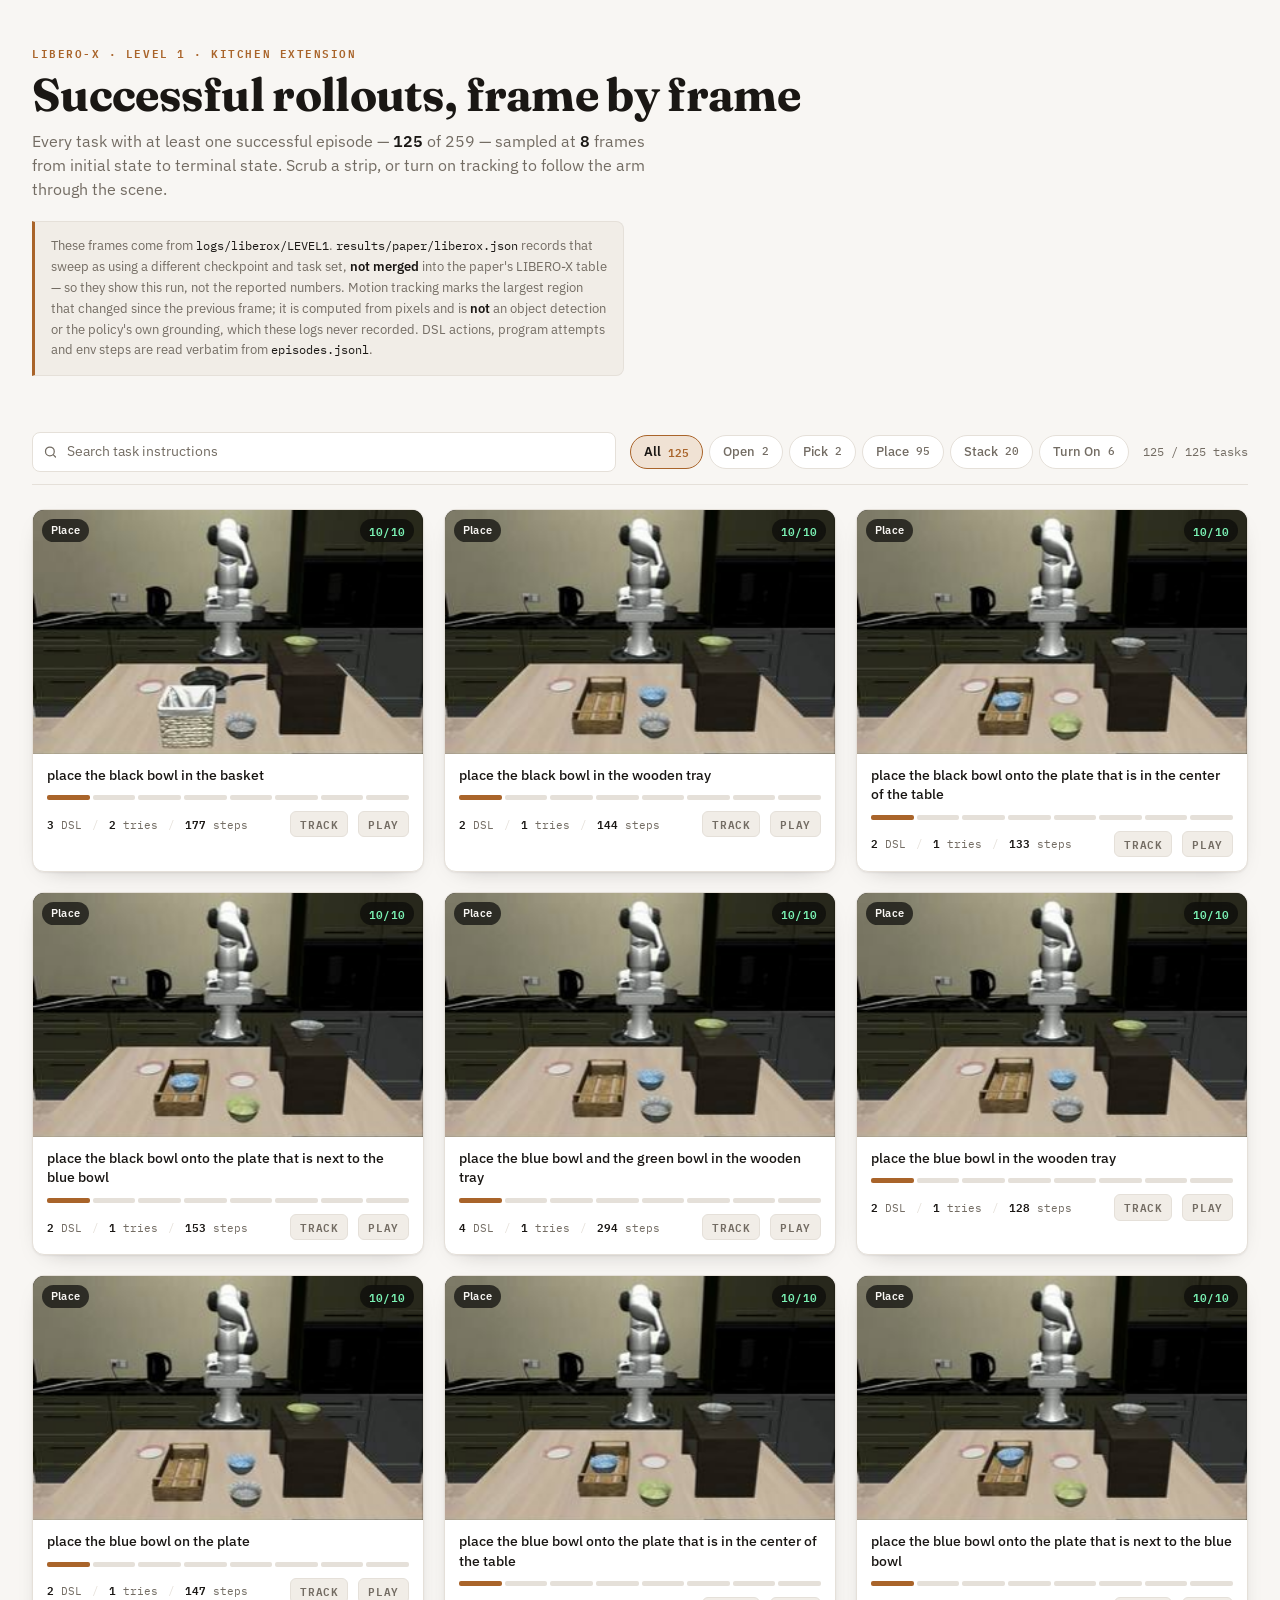
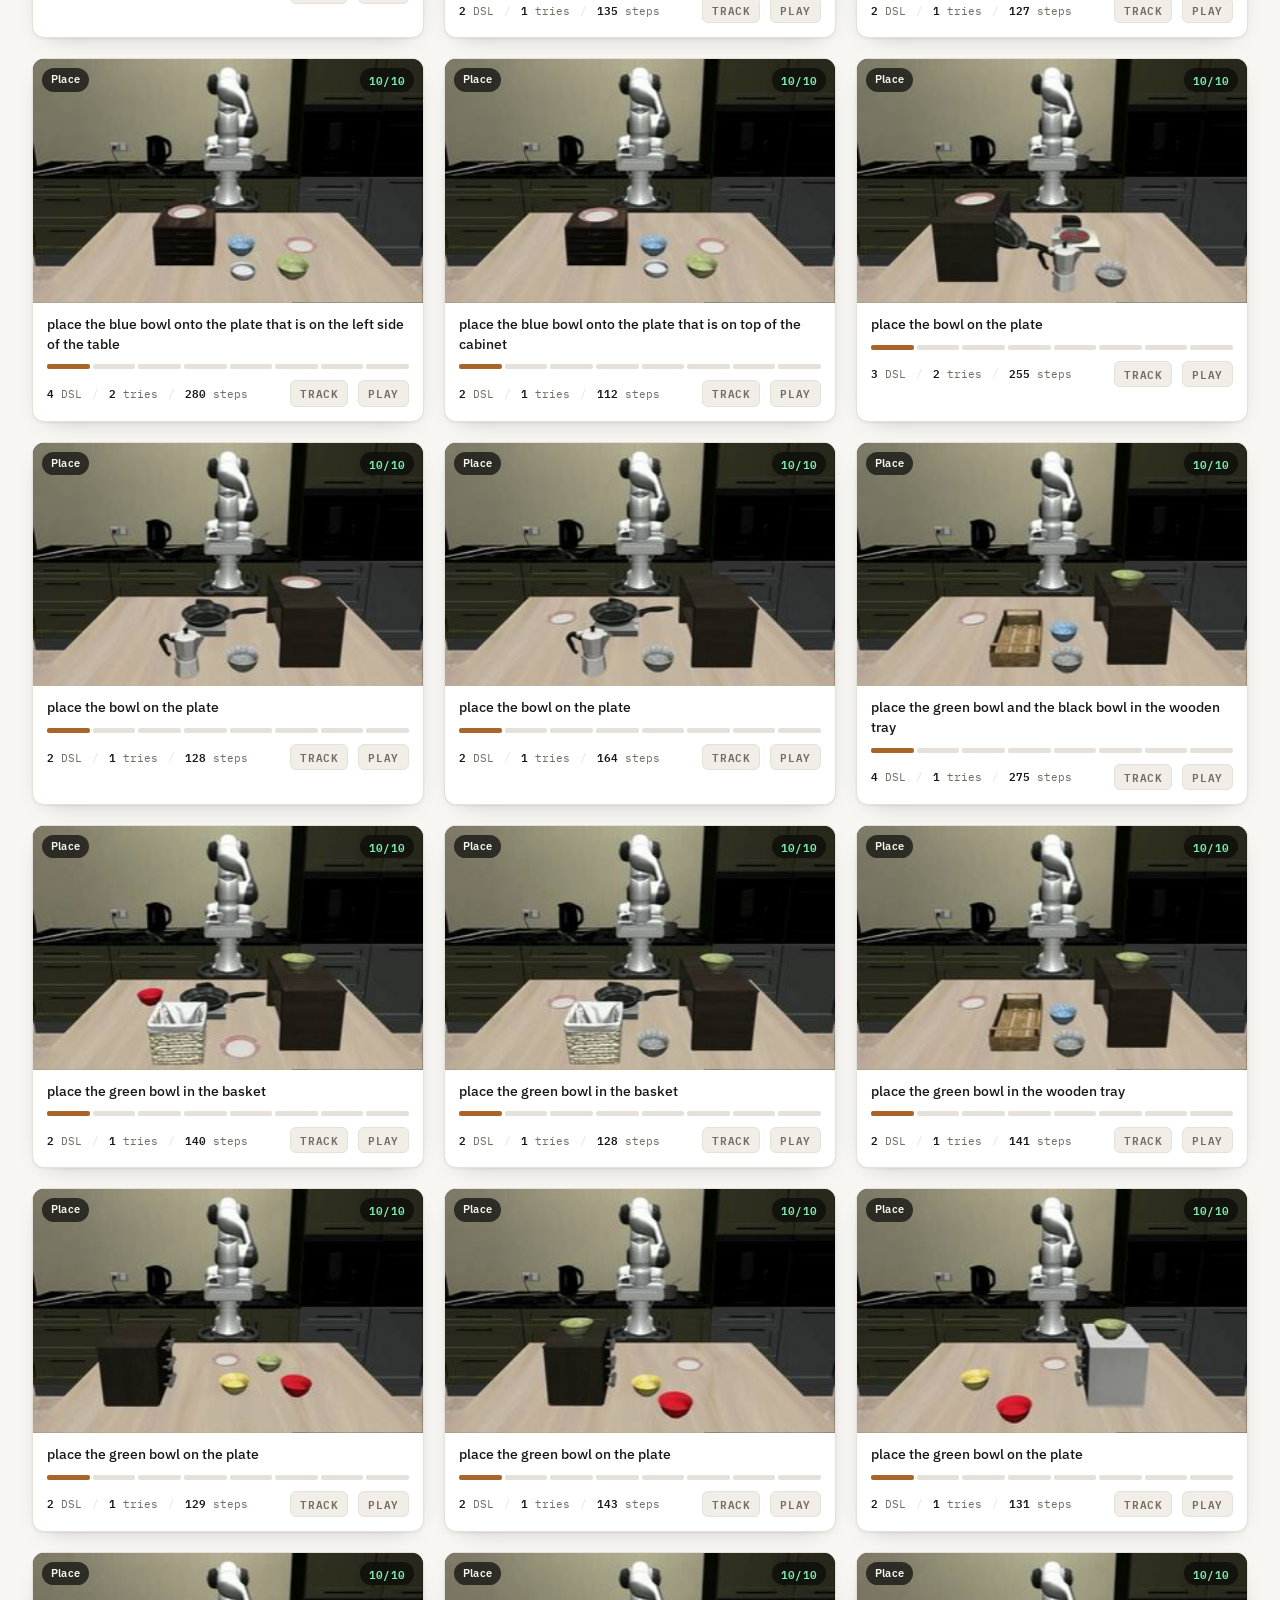
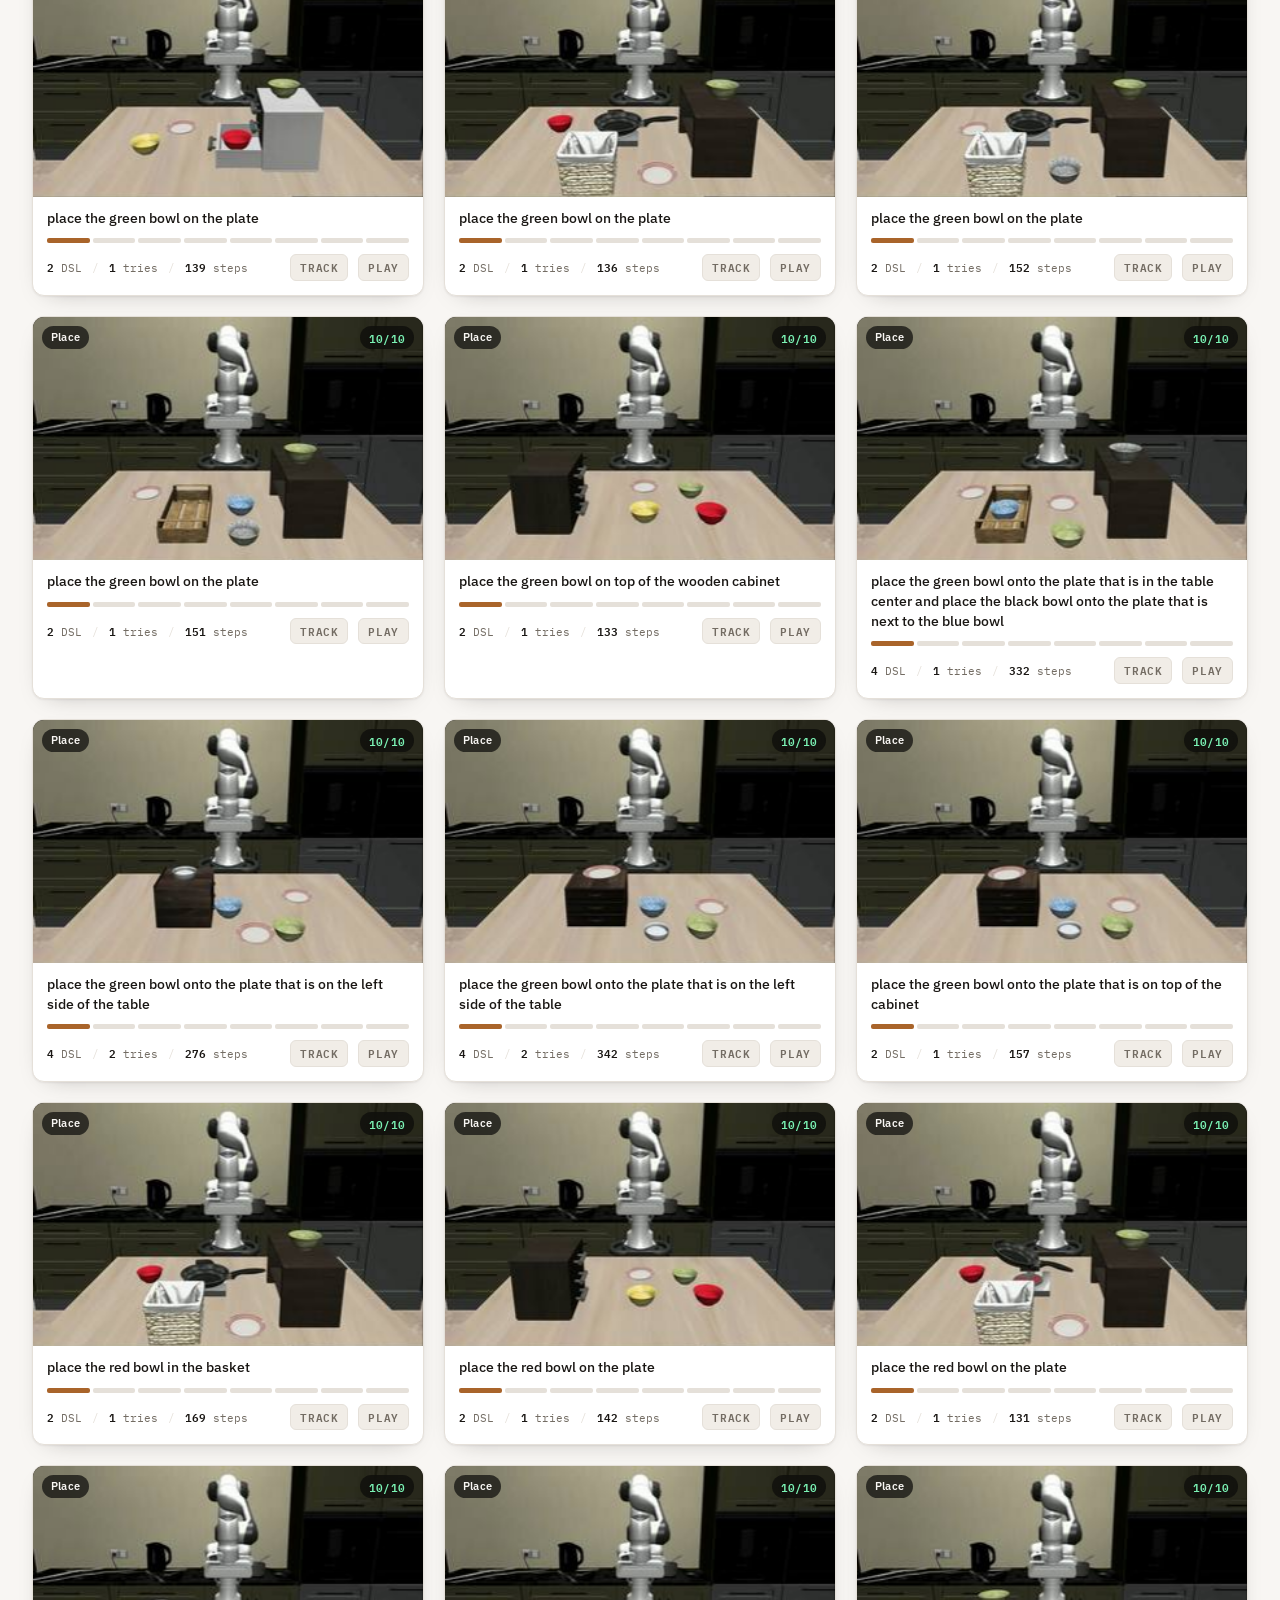
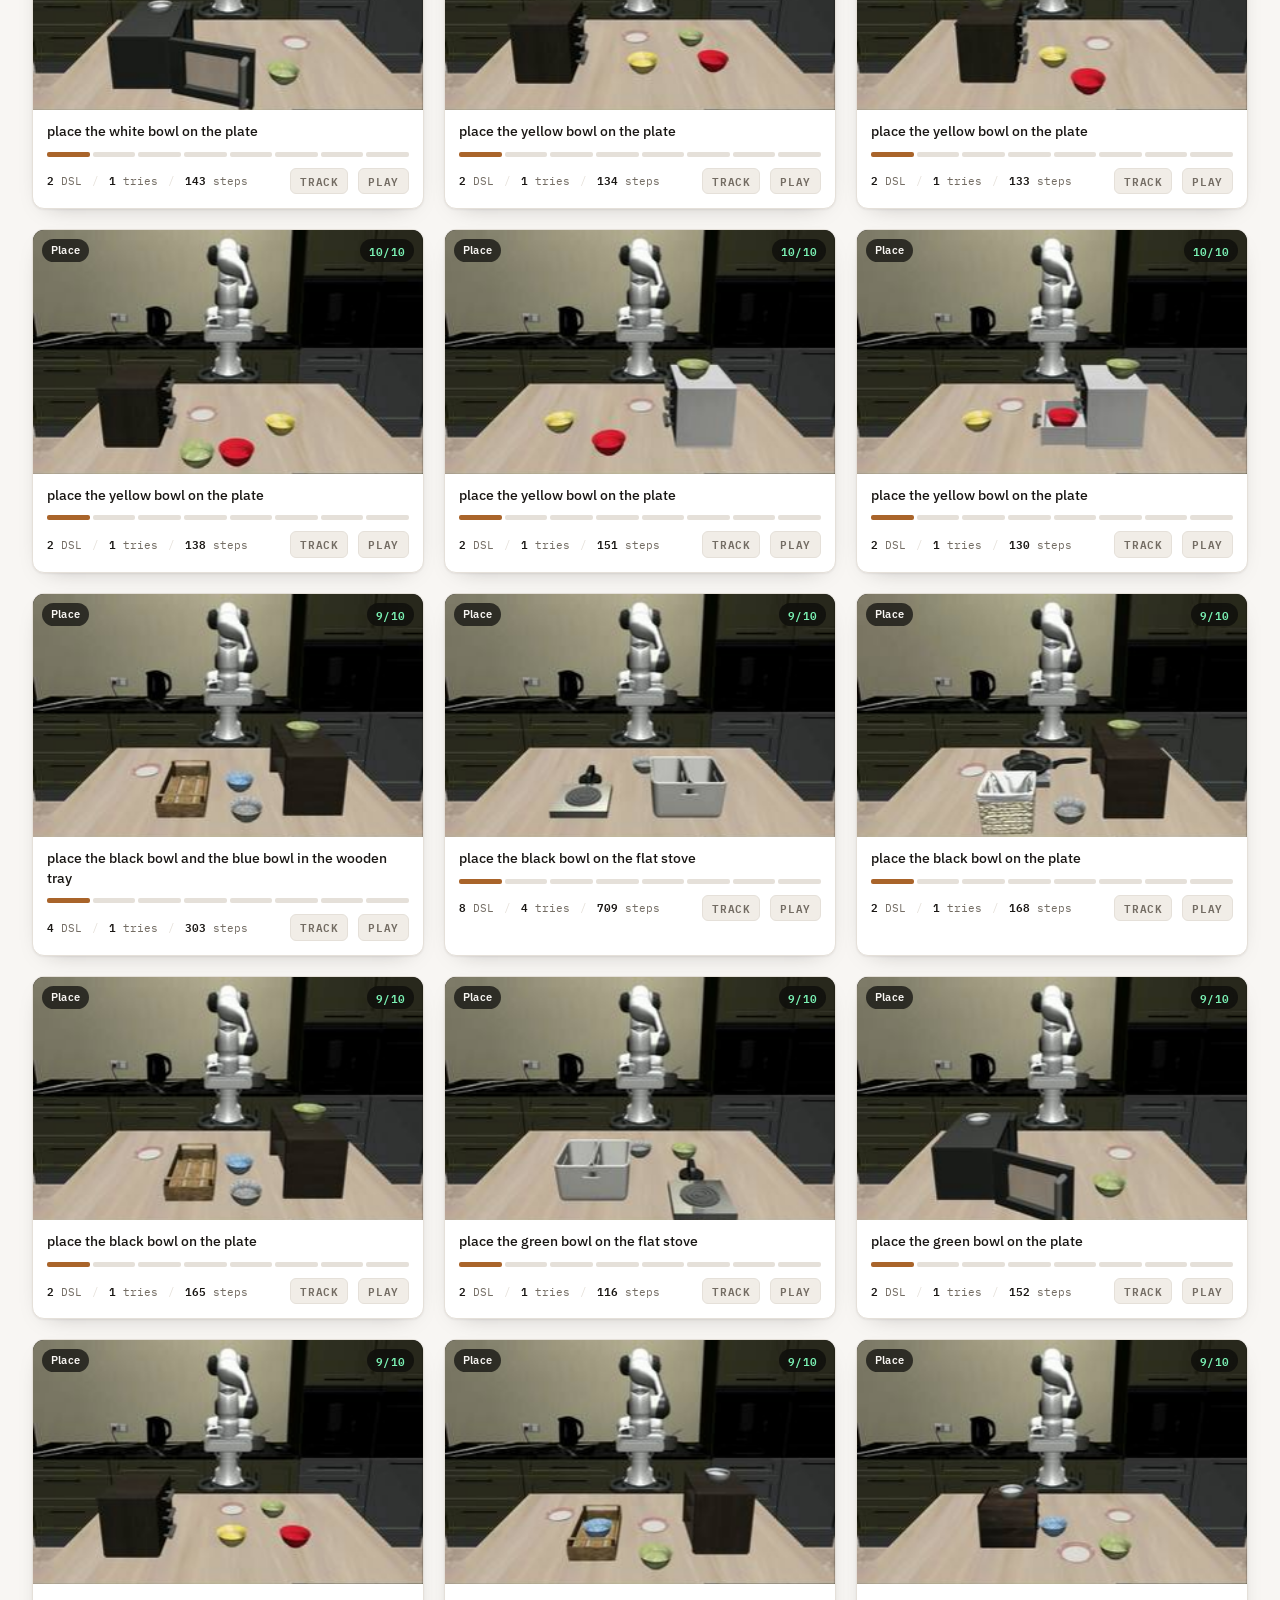
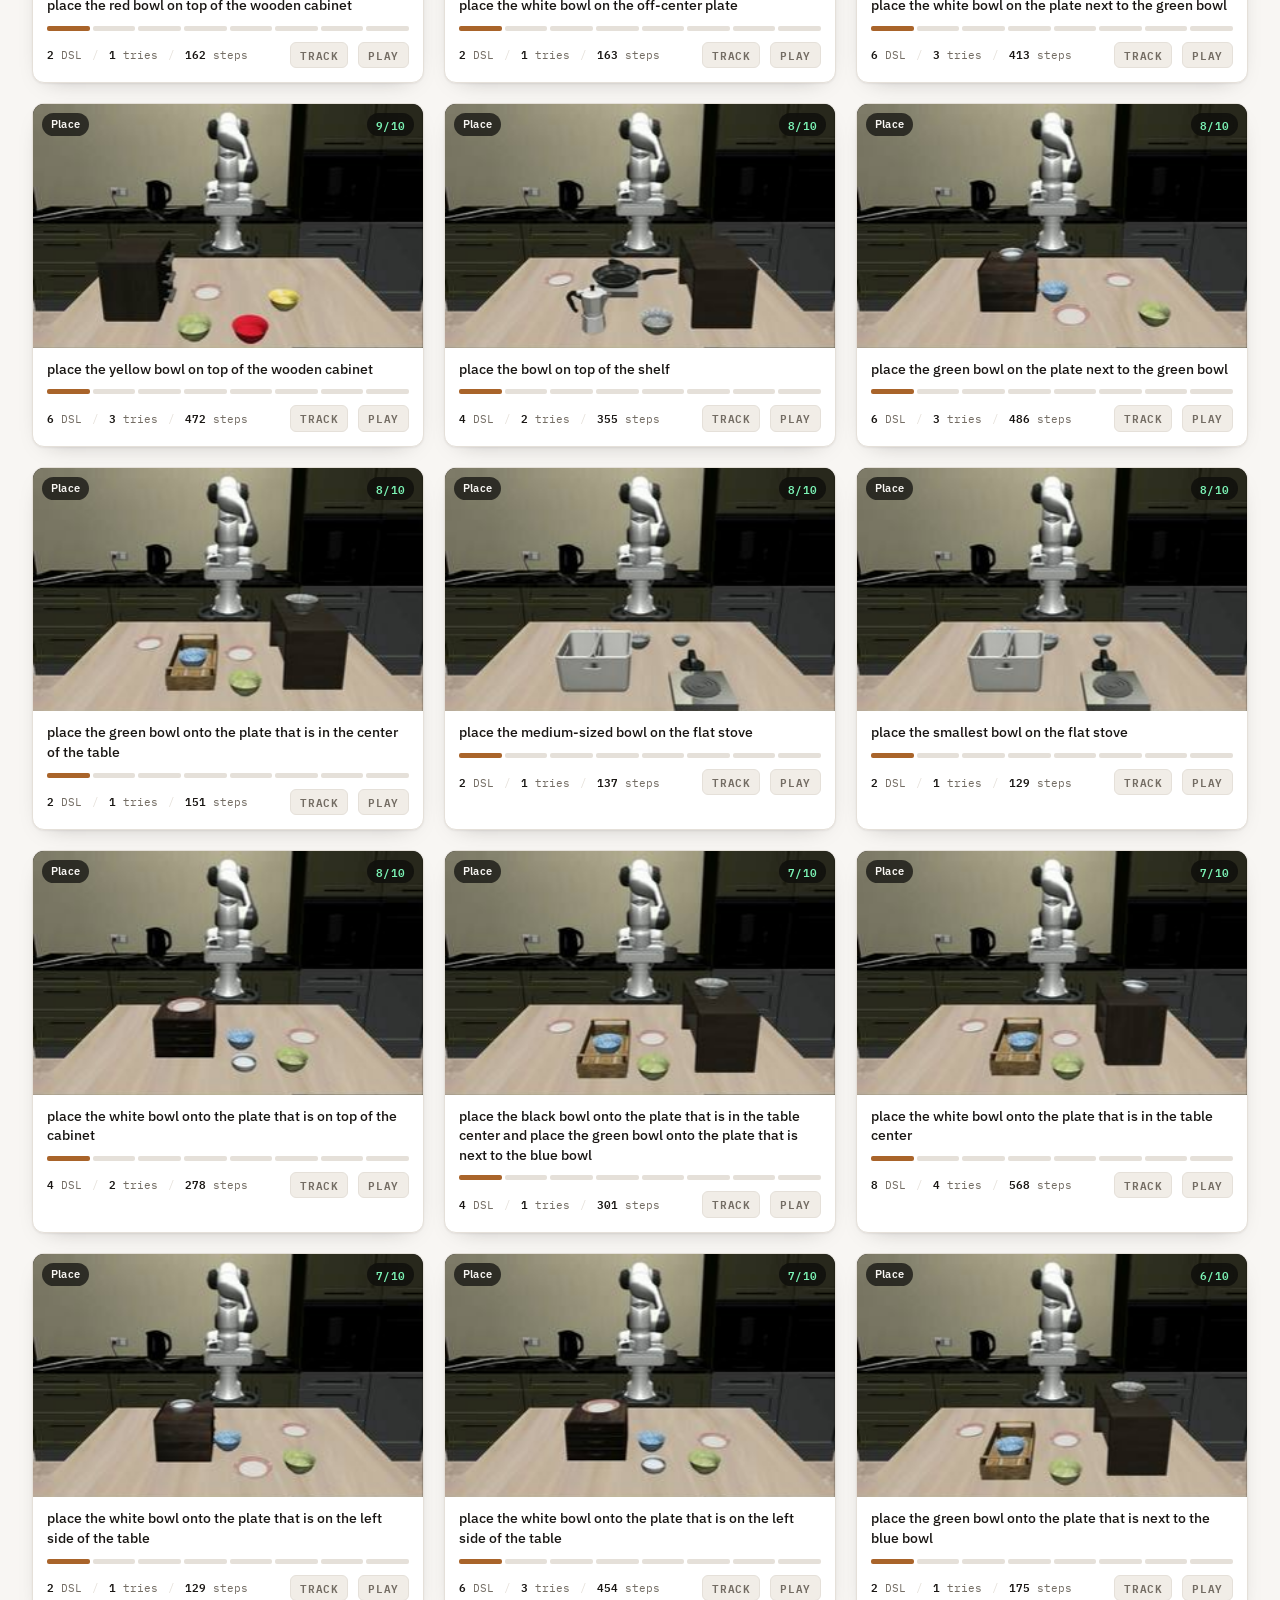
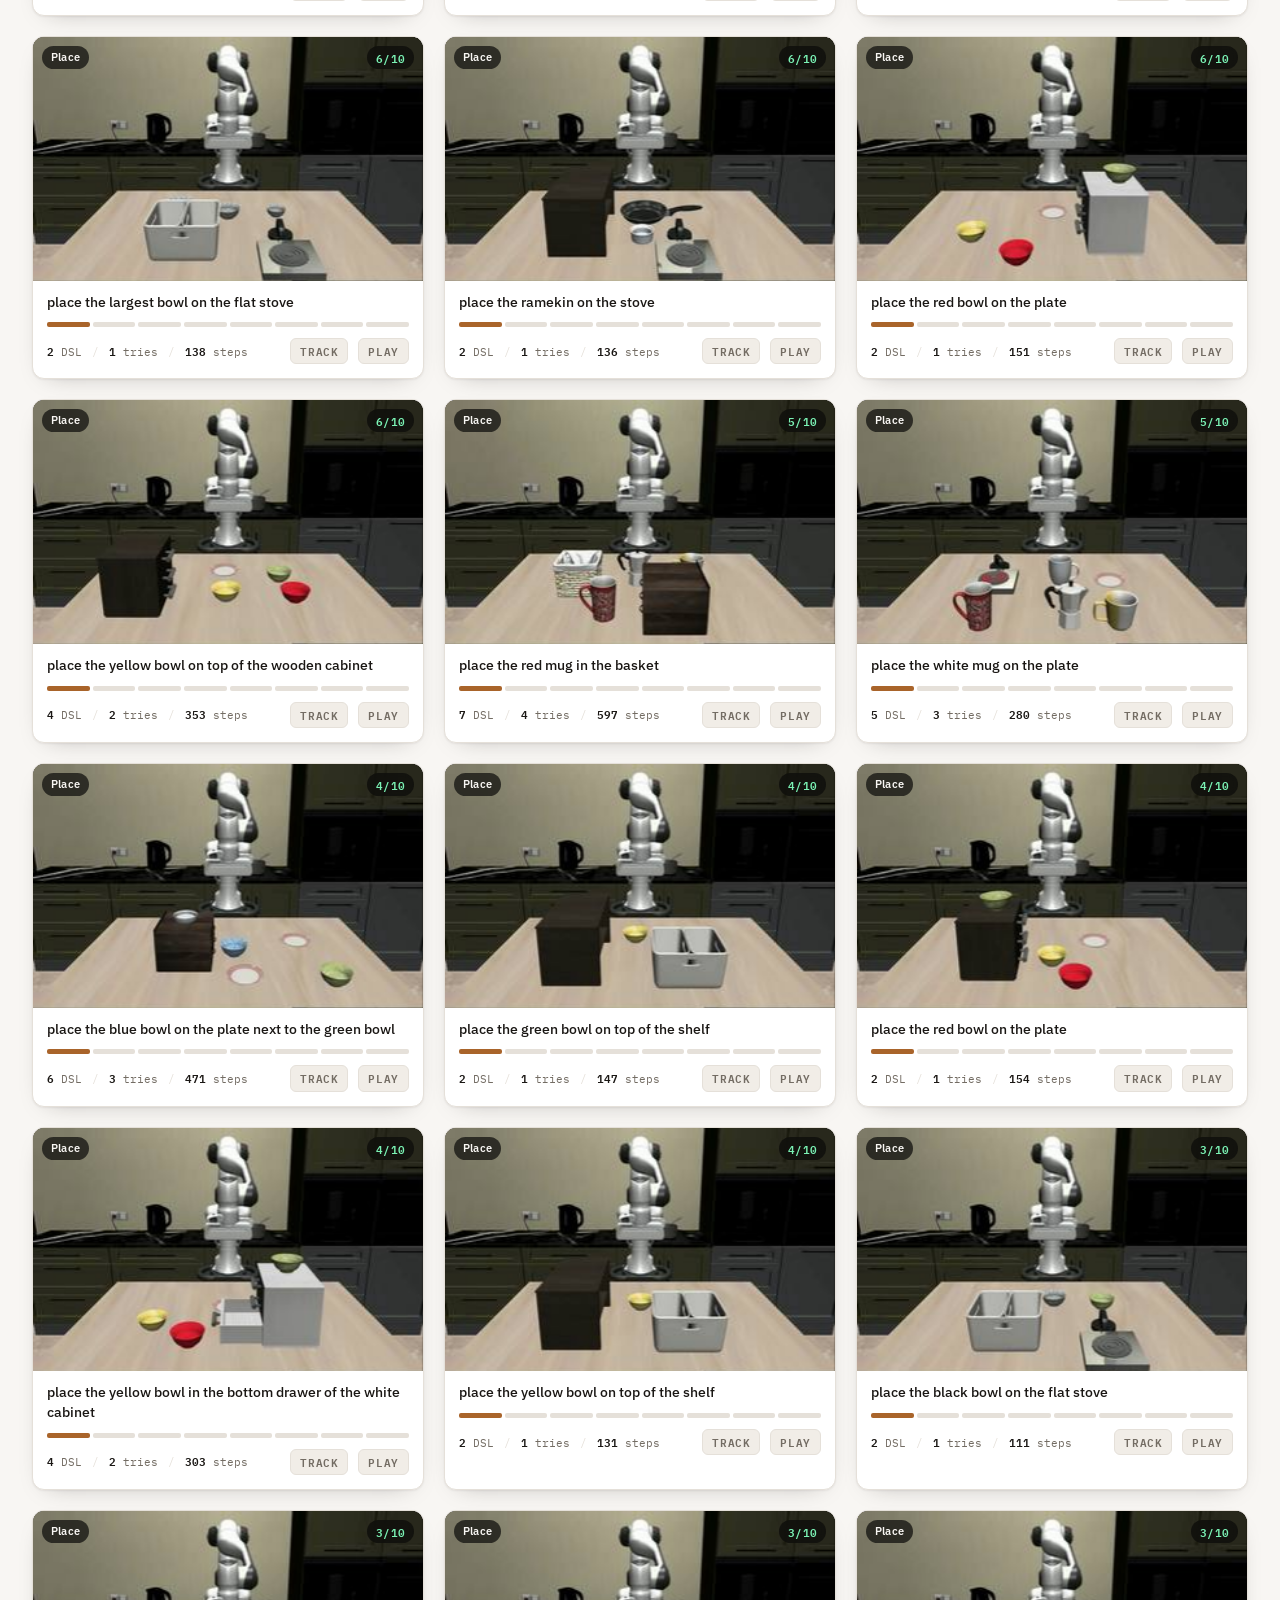
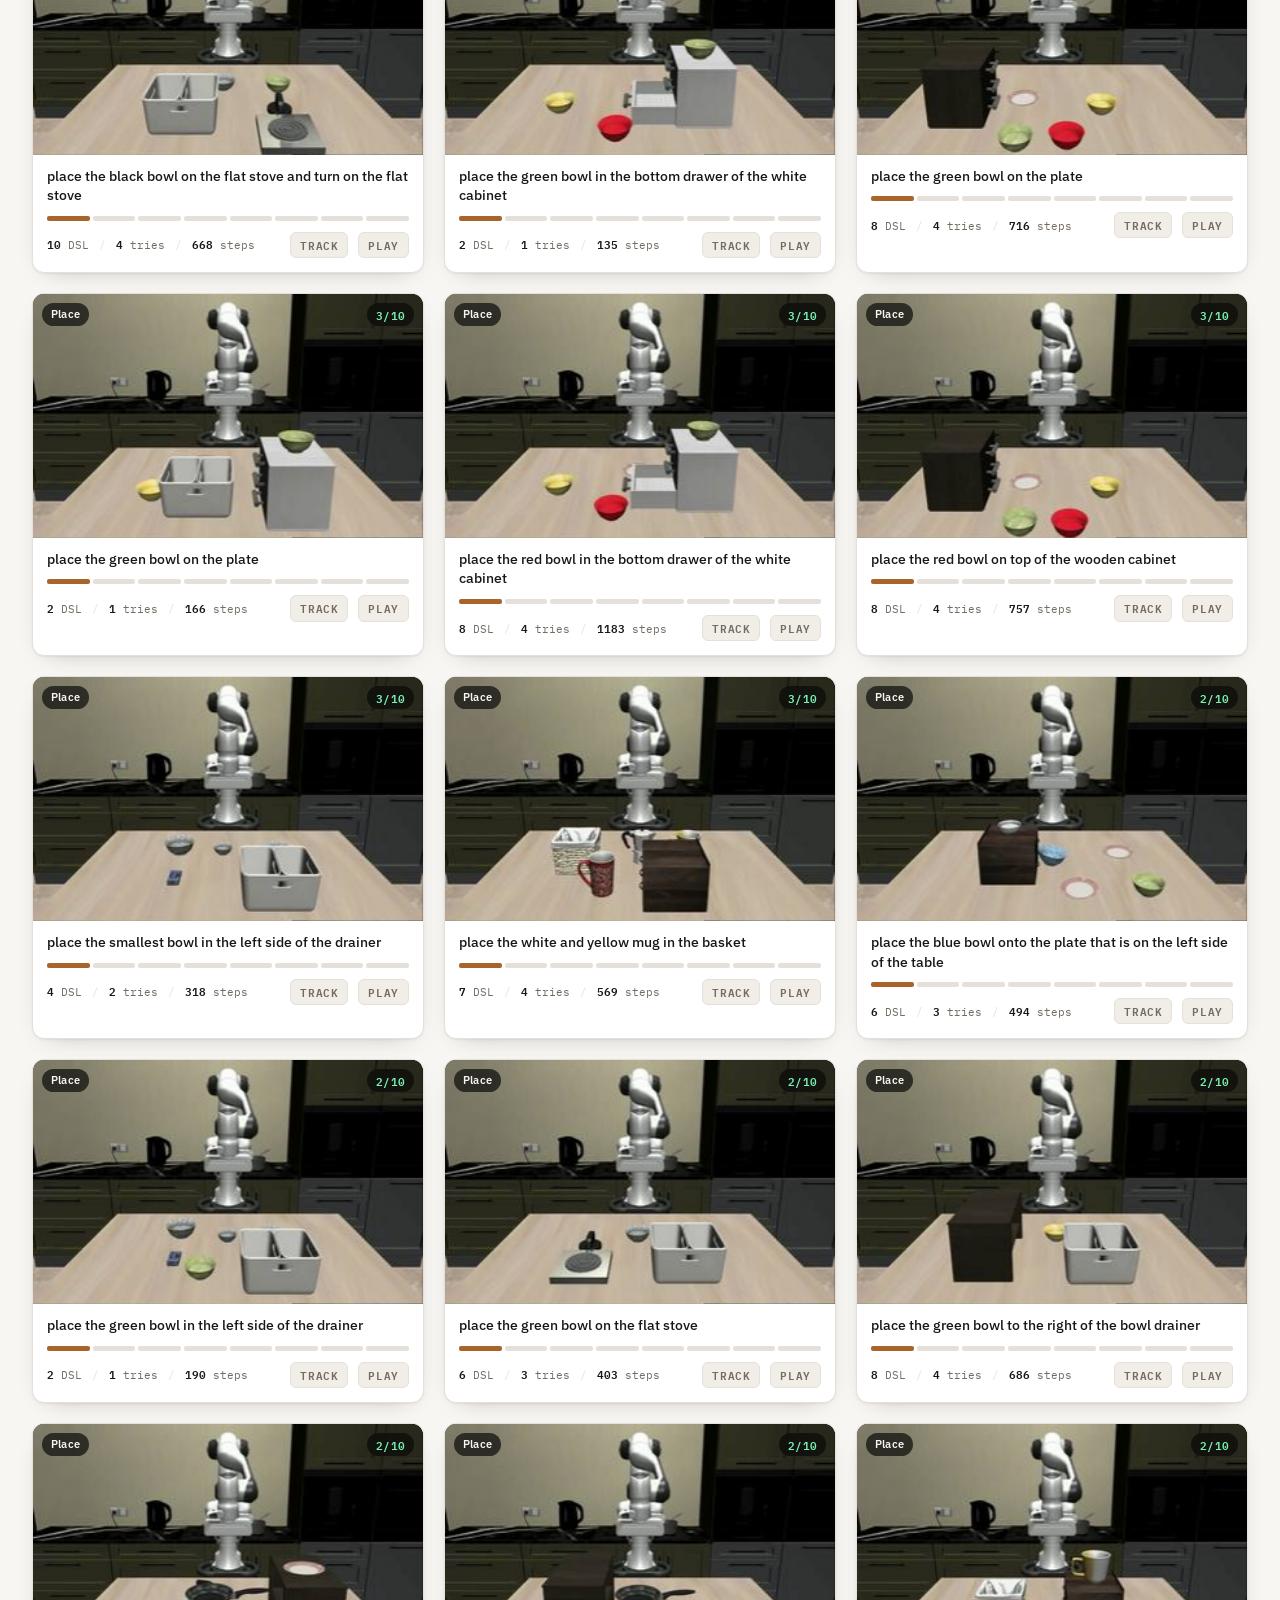
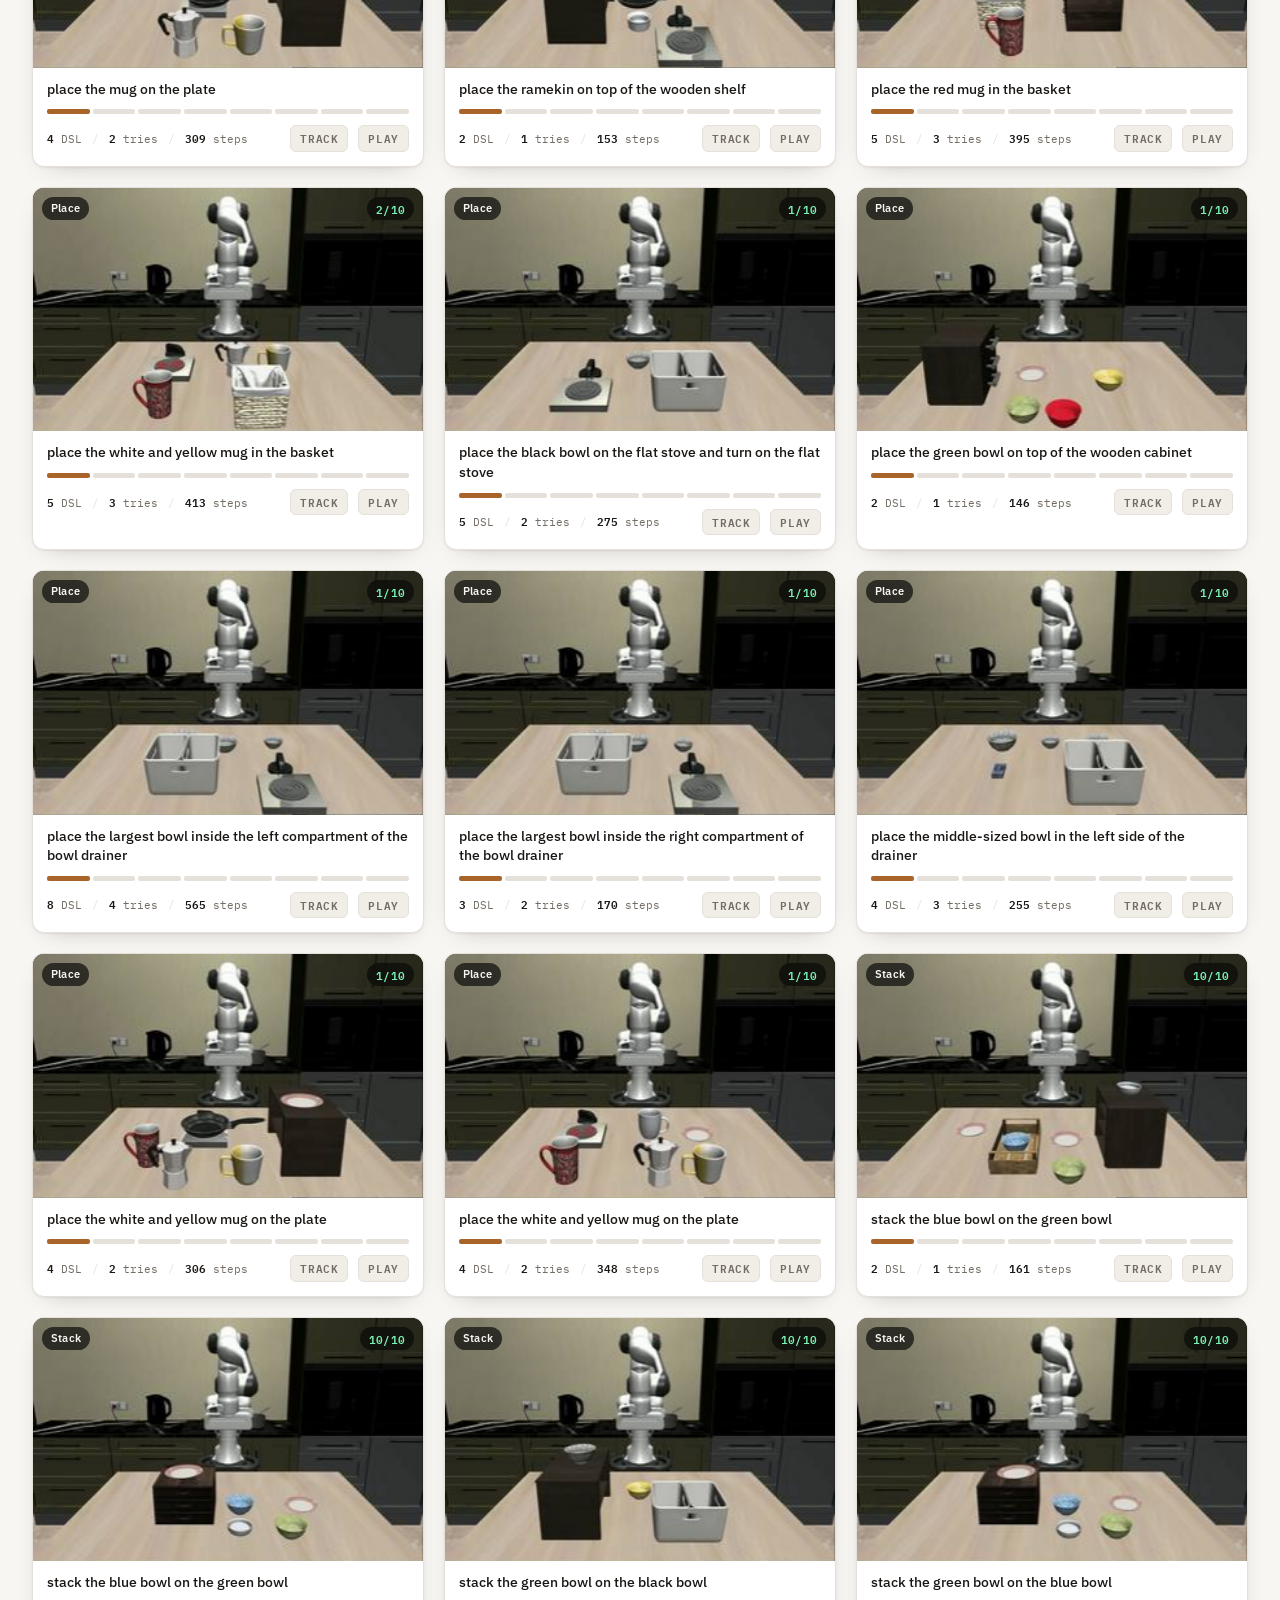
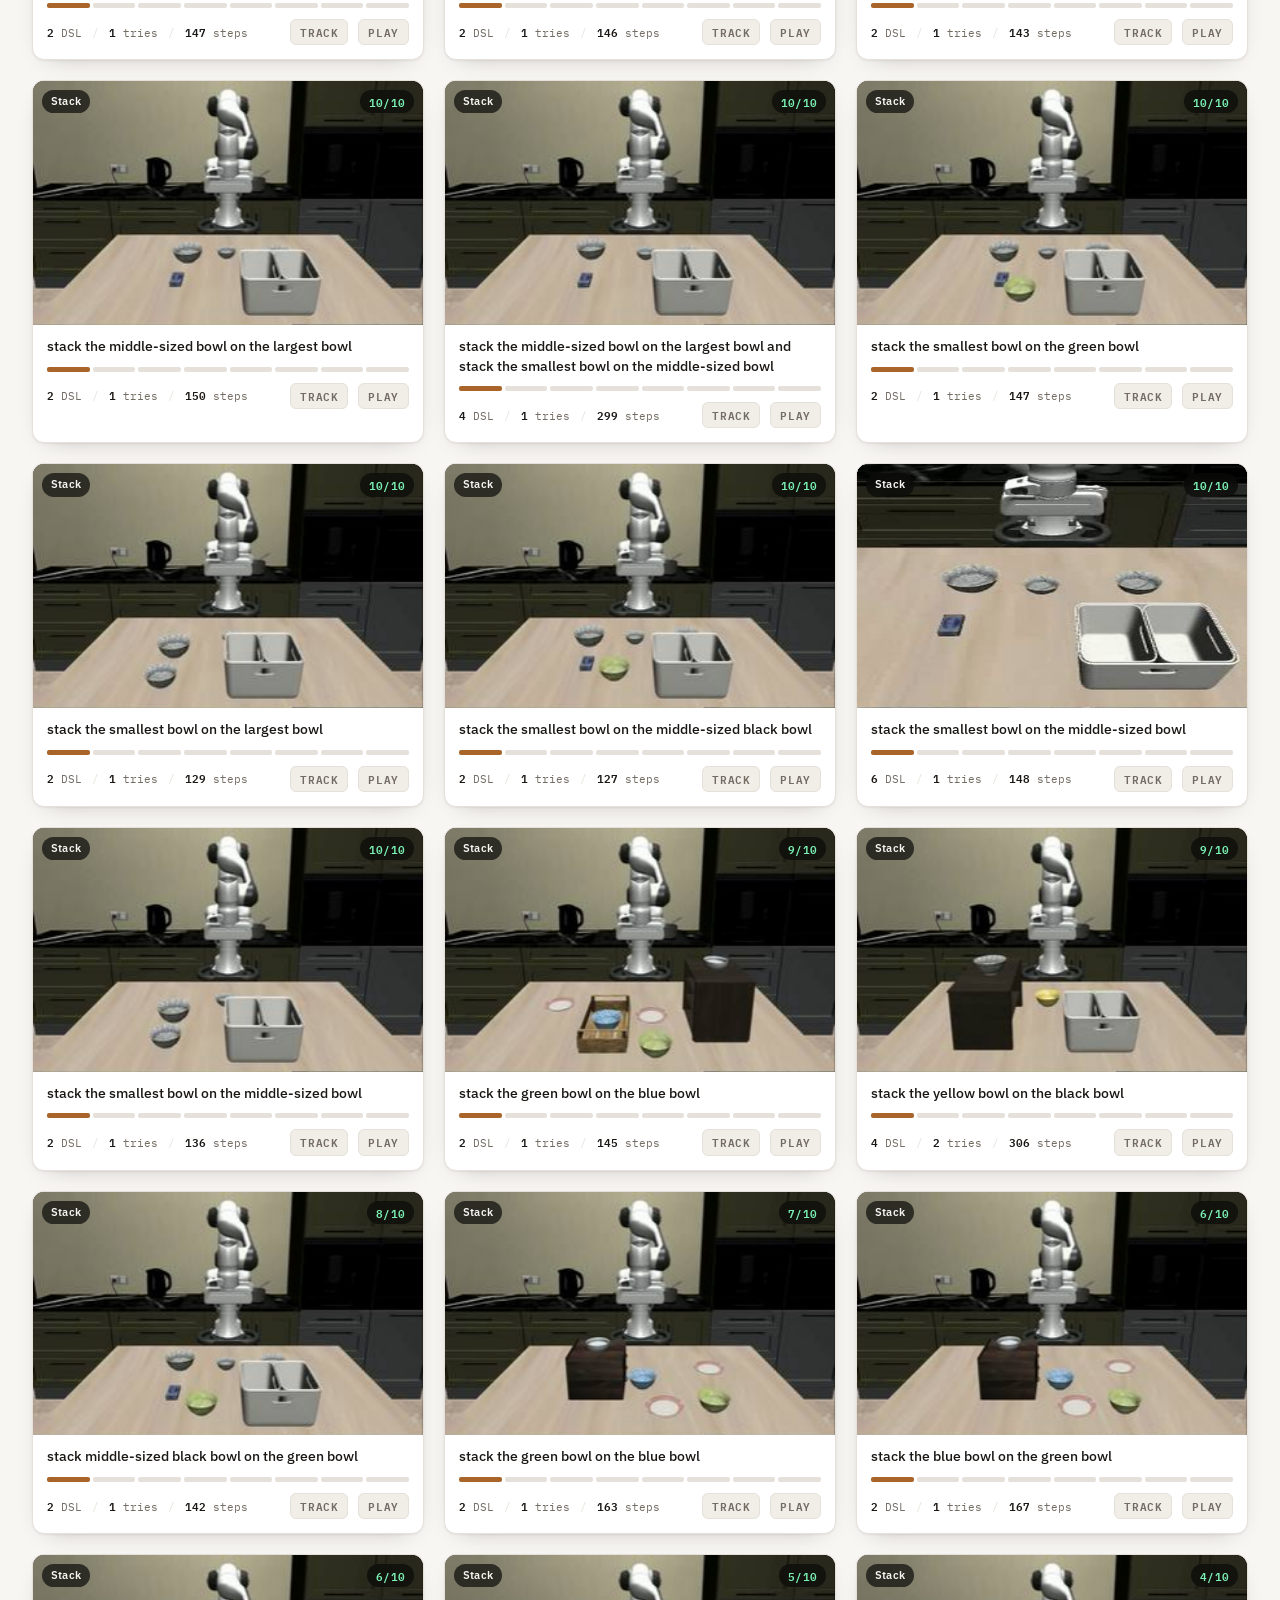
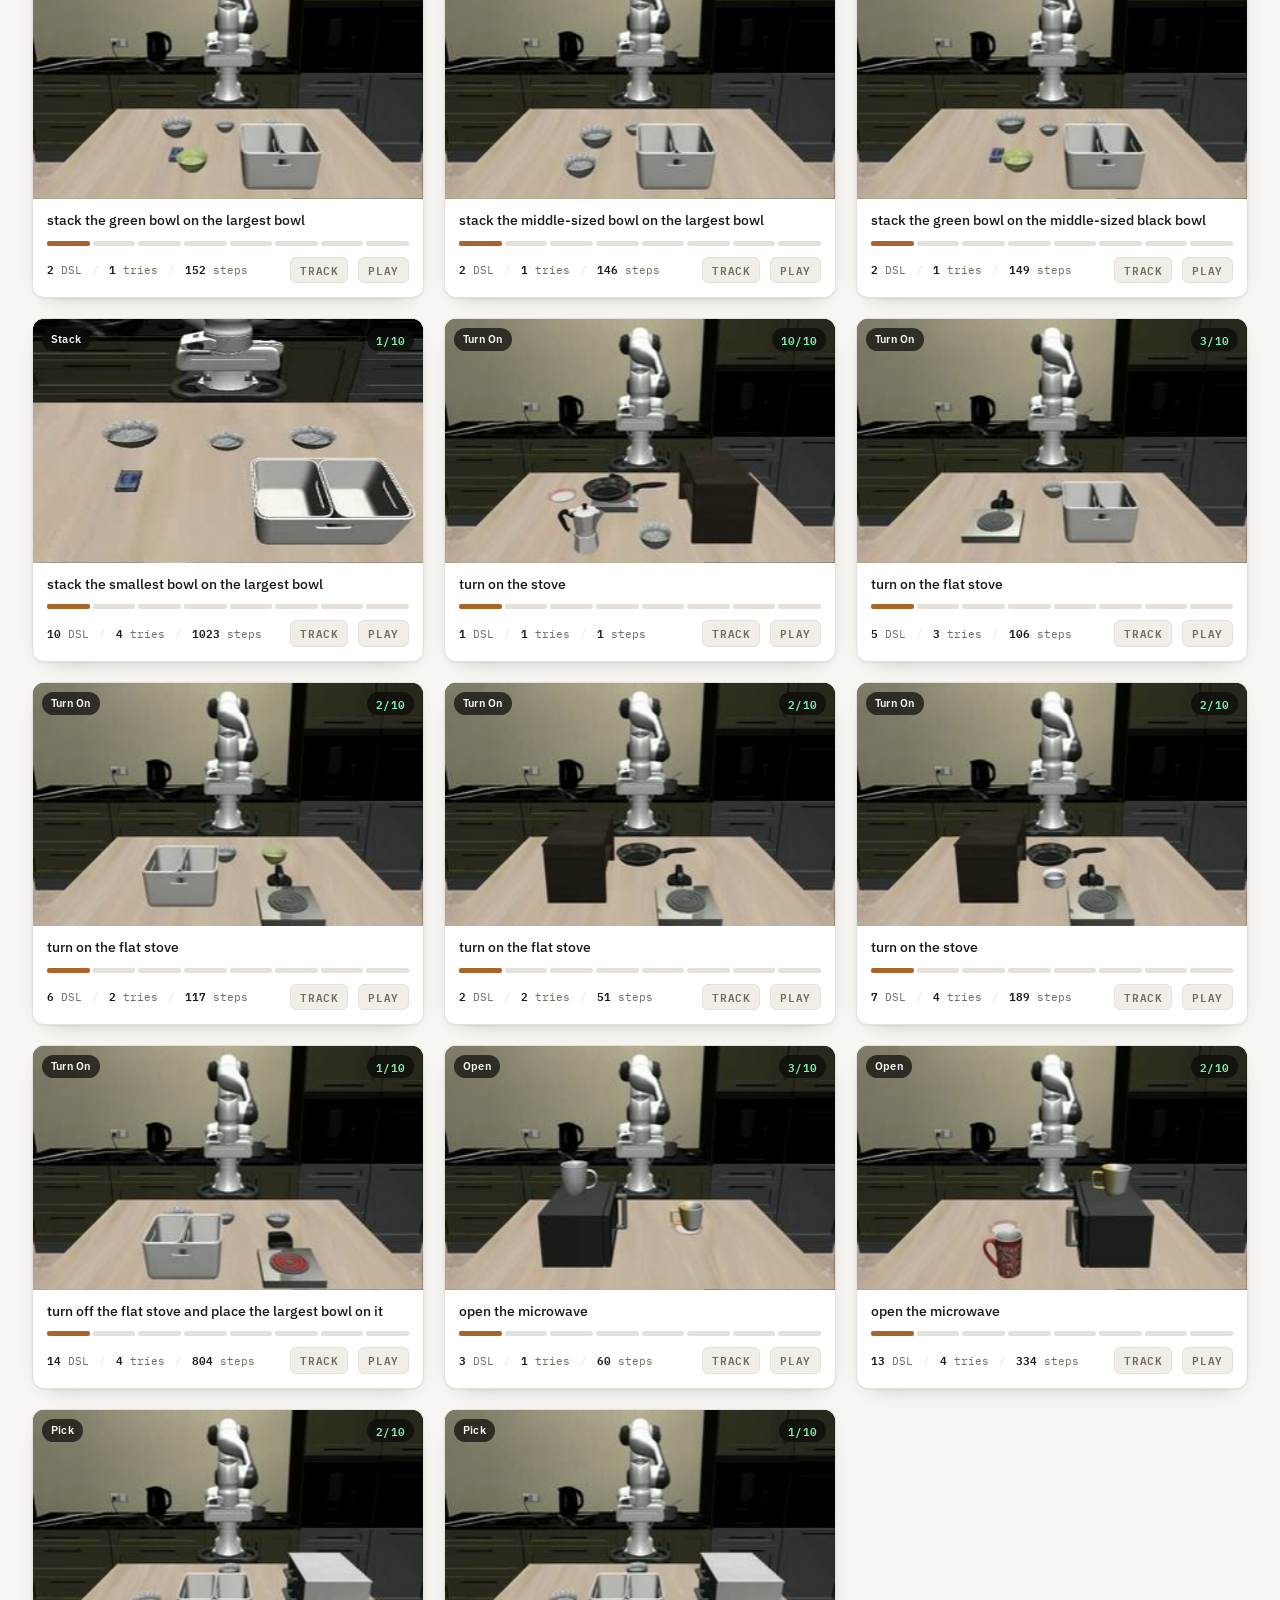
==== rollouts.html @ 02d1c46c "feat: add a browsable page of every successful LIBERO-X rollout The two figures show four rows each." ====
<!doctype html>
<meta charset="utf-8">
<meta name="viewport" content="width=device-width, initial-scale=1">
<title>LIBERO-X Rollout Browser</title>
<link rel="preconnect" href="https://fonts.googleapis.com">
<link rel="preconnect" href="https://fonts.gstatic.com" crossorigin>
<link rel="stylesheet" href="https://fonts.googleapis.com/css2?family=Fraunces:opsz,wght@9..144,500;9..144,700&family=IBM+Plex+Mono:wght@400;600&family=IBM+Plex+Sans:wght@400;500;600&display=swap">
<style>
  /* Warm neutrals lifted from the kitchen renders; ochre chrome so the green
     motion overlay stays a signal rather than decoration. */
  :root {
    --ground:#f8f6f3; --panel:#ffffff; --sunk:#f1ede7;
    --line:#e5e0d9; --ink:#1a1714; --muted:#736c63;
    --accent:#a9642a; --accent-soft:#f0e2d4; --motion:#00a862;
    --shadow:0 1px 2px rgba(26,23,20,.06), 0 8px 24px -16px rgba(26,23,20,.4);
    --display:"Fraunces",Georgia,serif;
    --ui:"IBM Plex Sans",system-ui,-apple-system,sans-serif;
    --data:"IBM Plex Mono",ui-monospace,Menlo,monospace;
  }
  :root:not([data-theme="light"]) { }
  @media (prefers-color-scheme: dark) {
    :root:not([data-theme="light"]) {
      --ground:#12100e; --panel:#1b1815; --sunk:#161310;
      --line:#2b2622; --ink:#ece7e1; --muted:#9d958a;
      --accent:#d99a5b; --accent-soft:#33261a; --motion:#00e576;
      --shadow:0 1px 2px rgba(0,0,0,.5), 0 8px 24px -16px rgba(0,0,0,.9);
    }
  }
  :root[data-theme="dark"] {
    --ground:#12100e; --panel:#1b1815; --sunk:#161310;
    --line:#2b2622; --ink:#ece7e1; --muted:#9d958a;
    --accent:#d99a5b; --accent-soft:#33261a; --motion:#00e576;
    --shadow:0 1px 2px rgba(0,0,0,.5), 0 8px 24px -16px rgba(0,0,0,.9);
  }

  * { box-sizing:border-box; }
  body { margin:0; background:var(--ground); color:var(--ink);
         font-family:var(--ui); font-size:15px; line-height:1.55;
         -webkit-font-smoothing:antialiased; }
  :focus-visible { outline:2px solid var(--accent); outline-offset:2px; border-radius:4px; }

  .wrap { max-width:1500px; margin:0 auto; padding:0 clamp(16px,3vw,32px); }

  header { padding:clamp(28px,4vw,44px) 0 20px; }
  .eyebrow { font-family:var(--data); font-size:11px; font-weight:600;
             letter-spacing:.14em; text-transform:uppercase; color:var(--accent);
             margin:0 0 10px; }
  h1 { font-family:var(--display); font-optical-sizing:auto; font-weight:700;
       font-size:clamp(30px,4.4vw,46px); line-height:1.05; letter-spacing:-.015em;
       margin:0 0 10px; text-wrap:balance; }
  .lede { margin:0; max-width:62ch; color:var(--muted); font-size:15.5px; }
  .lede b { color:var(--ink); font-weight:600; font-variant-numeric:tabular-nums; }

  .provenance { margin:20px 0 0; padding:14px 16px; max-width:74ch;
                background:var(--sunk); border:1px solid var(--line);
                border-left:3px solid var(--accent); border-radius:0 8px 8px 0;
                color:var(--muted); font-size:13px; line-height:1.6; }
  .provenance strong { color:var(--ink); font-weight:600; }
  .provenance code { font-family:var(--data); font-size:12px; color:var(--ink); }

  /* Control bar - an instrument panel, sticky so it stays with the grid. */
  .panel { position:sticky; top:0; z-index:5; margin:24px 0 0;
           padding:12px 0; background:var(--ground);
           border-bottom:1px solid var(--line);
           display:flex; flex-wrap:wrap; gap:10px 14px; align-items:center; }
  .search { position:relative; flex:1 1 260px; min-width:200px; }
  .search input { width:100%; padding:8px 12px 8px 34px; font:inherit; font-size:14px;
                  color:var(--ink); background:var(--panel);
                  border:1px solid var(--line); border-radius:8px; }
  .search input::placeholder { color:var(--muted); }
  .search svg { position:absolute; left:11px; top:50%; transform:translateY(-50%);
                width:15px; height:15px; color:var(--muted); pointer-events:none; }
  .filters { display:flex; flex-wrap:wrap; gap:6px; }
  .chip { display:inline-flex; align-items:center; gap:7px; padding:6px 13px;
          font:inherit; font-size:13px; font-weight:500; color:var(--muted);
          background:var(--panel); border:1px solid var(--line);
          border-radius:999px; cursor:pointer;
          transition:color .15s, border-color .15s, background .15s; }
  .chip:hover { color:var(--ink); border-color:var(--accent); }
  .chip[aria-pressed="true"] { color:var(--ink); background:var(--accent-soft);
                               border-color:var(--accent); font-weight:600; }
  .chip .n { font-family:var(--data); font-size:11px; color:var(--muted); }
  .chip[aria-pressed="true"] .n { color:var(--accent); }
  .tally { margin-left:auto; font-family:var(--data); font-size:12px;
           color:var(--muted); font-variant-numeric:tabular-nums; }

  /* Contact sheet */
  .sheet { display:grid; gap:20px; padding:24px 0 56px;
           grid-template-columns:repeat(auto-fill,minmax(310px,1fr)); }
  .cell { background:var(--panel); border:1px solid var(--line);
          border-radius:12px; overflow:hidden; box-shadow:var(--shadow); }
  .viewer { position:relative; aspect-ratio:8/5; background:#0b0a09; overflow:hidden; }
  /* One vertical sprite per task; translate it to pick a frame. loading="lazy"
     then means a visitor downloads only the rollouts they scroll to. */
  .viewer img { position:absolute; top:0; left:0; width:100%; display:block;
                will-change:transform; }
  .tag { position:absolute; top:9px; left:9px; padding:3px 9px; border-radius:999px;
         background:rgba(11,10,9,.7); backdrop-filter:blur(4px);
         color:#f8f6f3; font-size:11px; font-weight:600; letter-spacing:.02em; }
  .tag.ok { left:auto; right:9px; font-family:var(--data); color:#7bf3b5; }
  .overlay { position:absolute; border:2px solid var(--motion); border-radius:2px;
             box-shadow:0 0 0 1px rgba(0,0,0,.55); pointer-events:none;
             display:none; transition:all .12s linear; }
  .cell.tracking .overlay { display:block; }
  .scrubhint { position:absolute; inset:auto 0 0 0; padding:6px 9px;
               font-family:var(--data); font-size:10px; letter-spacing:.06em;
               color:#f8f6f3; background:linear-gradient(transparent,rgba(11,10,9,.65));
               opacity:0; transition:opacity .15s; text-transform:uppercase; }
  .viewer:hover .scrubhint { opacity:.85; }

  .body { padding:12px 14px 14px; }
  .task { margin:0 0 10px; font-size:14px; font-weight:500; line-height:1.4; }

  /* Eight ticks, because there are exactly eight sampled frames. */
  .track { display:flex; gap:3px; margin:0 0 11px; }
  .tick { flex:1; height:5px; border:0; padding:0; border-radius:2px;
          background:var(--line); cursor:pointer; transition:background .12s; }
  .tick:hover { background:var(--muted); }
  .tick[aria-current="true"] { background:var(--accent); }

  .readout { display:flex; align-items:center; gap:10px; flex-wrap:wrap;
             font-family:var(--data); font-size:11px; color:var(--muted);
             font-variant-numeric:tabular-nums; }
  .readout b { color:var(--ink); font-weight:600; }
  .readout .sep { color:var(--line); }
  .ctl { display:inline-flex; align-items:center; justify-content:center; gap:5px;
         padding:4px 9px; font:inherit; font-family:var(--data); font-size:10.5px;
         font-weight:600; letter-spacing:.06em; text-transform:uppercase;
         color:var(--muted); background:var(--sunk); border:1px solid var(--line);
         border-radius:6px; cursor:pointer; transition:all .15s; }
  .ctl:hover { color:var(--ink); border-color:var(--accent); }
  .cell.tracking .ctl.track-btn { color:var(--motion); border-color:var(--motion); }
  .spacer { margin-left:auto; }

  .none { padding:60px 0; color:var(--muted); text-align:center; }
  footer { padding:0 0 48px; color:var(--muted); font-size:12.5px; max-width:74ch; }

  @media (prefers-reduced-motion:reduce) {
    * { transition:none !important; animation:none !important; }
  }
</style>

<div class="wrap">
  <header>
    <p class="eyebrow">LIBERO-X &middot; LEVEL 1 &middot; Kitchen extension</p>
    <h1>Successful rollouts, frame by frame</h1>
    <p class="lede">Every task with at least one successful episode &mdash;
      <b>125</b> of 259 &mdash; sampled at <b>8</b> frames from
      initial state to terminal state. Scrub a strip, or turn on tracking
      to follow the arm through the scene.</p>
    <p class="provenance">These frames come from <code>logs/liberox/LEVEL1</code>.
      <code>results/paper/liberox.json</code> records that sweep as using a
      different checkpoint and task set, <strong>not merged</strong> into the
      paper's LIBERO-X table &mdash; so they show this run, not the reported
      numbers. Motion tracking marks the largest region that changed since the
      previous frame; it is computed from pixels and is <strong>not</strong> an
      object detection or the policy's own grounding, which these logs never
      recorded. DSL actions, program attempts and env steps are read verbatim
      from <code>episodes.jsonl</code>.</p>
  </header>

  <div class="panel">
    <label class="search">
      <svg viewBox="0 0 24 24" fill="none" stroke="currentColor" stroke-width="2"
           stroke-linecap="round" aria-hidden="true"><circle cx="11" cy="11" r="7"></circle><line x1="20" y1="20" x2="16.65" y2="16.65"></line></svg>
      <input type="search" id="q" placeholder="Search task instructions" autocomplete="off"
             aria-label="Search task instructions">
    </label>
    <div class="filters" id="filters" role="group" aria-label="Filter by action"></div>
    <span class="tally" id="tally"></span>
  </div>

  <div class="sheet" id="sheet"></div>
  <p class="none" id="none" hidden>No task matches that search.</p>

  <footer>Frames sampled evenly across each episode; the last frame is the
    terminal state that <code>env._check_success()</code> accepted.</footer>
</div>

<script>
const DATA = [{"desc":"place the black bowl in the basket","label":"Place","rate":"10/10","index":109,"sprite":"rollouts/task109-place-the-black-bowl-in-the-basket.jpg","n":8,"boxes":[[0.278125,0.7125,0.19453125,0.2875],[0.44140625,0.11375,0.1578125,0.5225],[0.46796875,0.31125,0.16875,0.46125],[0.459375,0.305,0.15703125,0.51625],[0.44296875,0.205,0.1890625,0.4525],[0.309375,0.26,0.25,0.4825],[0.31640625,0.3775,0.16953125,0.4025],[0.3140625,0.20875,0.24453125,0.39]],"meta":{"dsl_actions":3,"program_attempts":2,"env_steps":177}},{"desc":"place the black bowl in the wooden tray","label":"Place","rate":"10/10","index":114,"sprite":"rollouts/task114-place-the-black-bowl-in-the-wooden-tray.jpg","n":8,"boxes":[[0.434375,0.02875,0.14921875,0.49375],[0.44296875,0.06625,0.16171875,0.56875],[0.4421875,0.2275,0.1796875,0.375],[0.45546875,0.30625,0.165625,0.565],[0.4453125,0.275,0.17265625,0.5825],[0.44375,0.17875,0.19296875,0.5025],[0.32265625,0.08875,0.2546875,0.50875],[0.3234375,0.16,0.25390625,0.50125]],"meta":{"dsl_actions":2,"program_attempts":1,"env_steps":144}},{"desc":"place the black bowl onto the plate that is in the center of the table","label":"Place","rate":"10/10","index":124,"sprite":"rollouts/task124-place-the-black-bowl-onto-the-plate-that-is-in-the-center-of.jpg","n":8,"boxes":[[0.434375,0.02875,0.14609375,0.4675],[0.4453125,0.02125,0.16640625,0.4525],[0.53828125,0.1275,0.25546875,0.3775],[0.4859375,0.16,0.31484375,0.3925],[0.5390625,0.12125,0.24296875,0.43125],[0.4546875,0.045,0.20859375,0.28875],[0.44375,0.0825,0.1671875,0.57375],[0.44375,0.10875,0.16484375,0.54]],"meta":{"dsl_actions":2,"program_attempts":1,"env_steps":133}},{"desc":"place the black bowl onto the plate that is next to the blue bowl","label":"Place","rate":"10/10","index":125,"sprite":"rollouts/task125-place-the-black-bowl-onto-the-plate-that-is-next-to-the-blue.jpg","n":8,"boxes":[[0.434375,0.03,0.146875,0.46625],[0.44765625,0.02,0.1875,0.45125],[0.54609375,0.15375,0.2640625,0.41],[0.4921875,0.135,0.30703125,0.43],[0.48125,0.0875,0.29375,0.40375],[0.415625,0.03375,0.15390625,0.48375],[0.2484375,0.0825,0.2734375,0.50375],[0.23203125,0.13,0.29453125,0.51875]],"meta":{"dsl_actions":2,"program_attempts":1,"env_steps":153}},{"desc":"place the blue bowl and the green bowl in the wooden tray","label":"Place","rate":"10/10","index":116,"sprite":"rollouts/task116-place-the-blue-bowl-and-the-green-bowl-in-the-wooden-tray.jpg","n":8,"boxes":[[0.434375,0.03,0.14609375,0.465],[0.44140625,0.17,0.15703125,0.5825],[0.4421875,0.09,0.17109375,0.5725],[0.32265625,0.155,0.19375,0.5175],[0.43046875,0.04375,0.171875,0.45875],[0.47734375,0.10125,0.290625,0.44375],[0.46953125,0.26125,0.159375,0.31625],[0.325,0.15875,0.19140625,0.5025]],"meta":{"dsl_actions":4,"program_attempts":1,"env_steps":294}},{"desc":"place the blue bowl in the wooden tray","label":"Place","rate":"10/10","index":117,"sprite":"rollouts/task117-place-the-blue-bowl-in-the-wooden-tray.jpg","n":8,"boxes":[[0.434375,0.03,0.146875,0.54],[0.44296875,0.05125,0.15546875,0.52125],[0.440625,0.17,0.1578125,0.5875],[0.44140625,0.1775,0.15625,0.5925],[0.44140625,0.15625,0.16640625,0.565],[0.42578125,0.05375,0.16796875,0.51875],[0.3359375,0.10375,0.20703125,0.32375],[0.3109375,0.15,0.23203125,0.49875]],"meta":{"dsl_actions":2,"program_attempts":1,"env_steps":128}},{"desc":"place the blue bowl on the plate","label":"Place","rate":"10/10","index":118,"sprite":"rollouts/task118-place-the-blue-bowl-on-the-plate.jpg","n":8,"boxes":[[0.434375,0.02875,0.146875,0.4675],[0.44296875,0.0675,0.1640625,0.52],[0.44296875,0.1375,0.16171875,0.63625],[0.44296875,0.1375,0.16171875,0.63375],[0.44296875,0.08625,0.1765625,0.52875],[0.3484375,0.03125,0.1984375,0.4675],[0.21796875,0.07375,0.32734375,0.48375],[0.23046875,0.11,0.2921875,0.53875]],"meta":{"dsl_actions":2,"program_attempts":1,"env_steps":147}},{"desc":"place the blue bowl onto the plate that is in the center of the table","label":"Place","rate":"10/10","index":126,"sprite":"rollouts/task126-place-the-blue-bowl-onto-the-plate-that-is-in-the-center-of-.jpg","n":8,"boxes":[[0.434375,0.03,0.146875,0.46625],[0.38359375,0.05875,0.1703125,0.53],[0.32890625,0.18125,0.2125,0.58],[0.3296875,0.18375,0.21015625,0.59],[0.36015625,0.165,0.18046875,0.39875],[0.37890625,0.03875,0.175,0.53875],[0.44375,0.09125,0.16953125,0.58375],[0.44453125,0.125,0.1625,0.5625]],"meta":{"dsl_actions":2,"program_attempts":1,"env_steps":135}},{"desc":"place the blue bowl onto the plate that is next to the blue bowl","label":"Place","rate":"10/10","index":127,"sprite":"rollouts/task127-place-the-blue-bowl-onto-the-plate-that-is-next-to-the-blue-.jpg","n":8,"boxes":[[0.434375,0.03,0.146875,0.46625],[0.38203125,0.045,0.17890625,0.5225],[0.31953125,0.15,0.21875,0.595],[0.31953125,0.15,0.21640625,0.5925],[0.31640625,0.13625,0.22109375,0.5425],[0.3609375,0.03875,0.17734375,0.3],[0.22421875,0.095,0.3046875,0.50375],[0.225,0.11125,0.303125,0.5375]],"meta":{"dsl_actions":2,"program_attempts":1,"env_steps":127}},{"desc":"place the blue bowl onto the plate that is on the left side of the table","label":"Place","rate":"10/10","index":147,"sprite":"rollouts/task147-place-the-blue-bowl-onto-the-plate-that-is-on-the-left-side-.jpg","n":8,"boxes":[[0.434375,0.03,0.14609375,0.46625],[0.44296875,0.13,0.16015625,0.61625],[0.44296875,0.11875,0.16796875,0.53125],[0.31484375,0.095,0.18671875,0.5525],[0.31015625,0.05875,0.234375,0.45375],[0.31640625,0.09625,0.22109375,0.55125],[0.446875,0.04,0.240625,0.4625],[0.44765625,0.13,0.315625,0.56625]],"meta":{"dsl_actions":4,"program_attempts":2,"env_steps":280}},{"desc":"place the blue bowl onto the plate that is on top of the cabinet","label":"Place","rate":"10/10","index":148,"sprite":"rollouts/task148-place-the-blue-bowl-onto-the-plate-that-is-on-top-of-the-cab.jpg","n":8,"boxes":[[0.434375,0.03,0.14609375,0.465],[0.44296875,0.035,0.15078125,0.59],[0.4421875,0.16,0.16875,0.61],[0.44296875,0.1775,0.16328125,0.5925],[0.44296875,0.1775,0.1625,0.6025],[0.44296875,0.09625,0.175,0.5775],[0.371875,0.0725,0.19921875,0.505],[0.3484375,0.11625,0.221875,0.3175]],"meta":{"dsl_actions":2,"program_attempts":1,"env_steps":112}},{"desc":"place the bowl on the plate","label":"Place","rate":"10/10","index":96,"sprite":"rollouts/task096-place-the-bowl-on-the-plate.jpg","n":8,"boxes":[[0.434375,0.03,0.14609375,0.46625],[0.4671875,0.19375,0.25078125,0.53875],[0.47109375,0.295,0.240625,0.51375],[0.5421875,0.3175,0.19375,0.3525],[0.2875,0.00625,0.24140625,0.39125],[0.28359375,0.12375,0.2390625,0.32875],[0.28203125,0.08875,0.25,0.265],[0.20234375,0.13375,0.33125,0.46875]],"meta":{"dsl_actions":3,"program_attempts":2,"env_steps":255}},{"desc":"place the bowl on the plate","label":"Place","rate":"10/10","index":99,"sprite":"rollouts/task099-place-the-bowl-on-the-plate.jpg","n":8,"boxes":[[0.434375,0.03,0.146875,0.465],[0.44296875,0.05125,0.1578125,0.5925],[0.4421875,0.18875,0.18046875,0.55375],[0.446875,0.3075,0.17265625,0.375],[0.44453125,0.3025,0.18203125,0.3825],[0.446875,0.2575,0.1671875,0.3475],[0.44921875,0.135,0.21015625,0.31375],[0.53203125,0.08125,0.2296875,0.51125]],"meta":{"dsl_actions":2,"program_attempts":1,"env_steps":128}},{"desc":"place the bowl on the plate","label":"Place","rate":"10/10","index":102,"sprite":"rollouts/task102-place-the-bowl-on-the-plate.jpg","n":8,"boxes":[[0.434375,0.02875,0.146875,0.49625],[0.44296875,0.095,0.16875,0.56875],[0.44765625,0.2825,0.18515625,0.4775],[0.4515625,0.3075,0.16640625,0.56375],[0.4453125,0.24875,0.18125,0.505],[0.37734375,0.09875,0.17109375,0.2725],[0.22734375,0.05625,0.29921875,0.47625],[0.228125,0.1075,0.29296875,0.50375]],"meta":{"dsl_actions":2,"program_attempts":1,"env_steps":164}},{"desc":"place the green bowl and the black bowl in the wooden tray","label":"Place","rate":"10/10","index":119,"sprite":"rollouts/task119-place-the-green-bowl-and-the-black-bowl-in-the-wooden-tray.jpg","n":8,"boxes":[[0.434375,0.03,0.14609375,0.46625],[0.4796875,0.12,0.31328125,0.38125],[0.478125,0.11,0.29921875,0.45125],[0.42265625,0.08,0.12578125,0.3],[0.33046875,0.13125,0.2125,0.5225],[0.46171875,0.175,0.1625,0.6475],[0.446875,0.175,0.1875,0.59],[0.34140625,0.13875,0.20234375,0.52875]],"meta":{"dsl_actions":4,"program_attempts":1,"env_steps":275}},{"desc":"place the green bowl in the basket","label":"Place","rate":"10/10","index":105,"sprite":"rollouts/task105-place-the-green-bowl-in-the-basket.jpg","n":8,"boxes":[[0.434375,0.03,0.146875,0.46625],[0.44609375,0.02125,0.1734375,0.45125],[0.48359375,0.12875,0.29921875,0.3925],[0.47734375,0.11375,0.29296875,0.43875],[0.4734375,0.0875,0.29375,0.41125],[0.42578125,0.17125,0.1921875,0.435],[0.2859375,0.2275,0.2640625,0.38125],[0.2984375,0.2525,0.2515625,0.52875]],"meta":{"dsl_actions":2,"program_attempts":1,"env_steps":140}},{"desc":"place the green bowl in the basket","label":"Place","rate":"10/10","index":111,"sprite":"rollouts/task111-place-the-green-bowl-in-the-basket.jpg","n":8,"boxes":[[0.434375,0.03,0.146875,0.46625],[0.4453125,0.02125,0.16640625,0.4525],[0.478125,0.10875,0.31015625,0.38],[0.490625,0.155,0.3109375,0.39625],[0.5375,0.11625,0.24375,0.435],[0.4640625,0.15375,0.27578125,0.42625],[0.33515625,0.22375,0.21640625,0.4375],[0.3078125,0.23625,0.21953125,0.54125]],"meta":{"dsl_actions":2,"program_attempts":1,"env_steps":128}},{"desc":"place the green bowl in the wooden tray","label":"Place","rate":"10/10","index":120,"sprite":"rollouts/task120-place-the-green-bowl-in-the-wooden-tray.jpg","n":8,"boxes":[[0.434375,0.03,0.14609375,0.46625],[0.44609375,0.02125,0.1734375,0.45125],[0.5421875,0.1275,0.265625,0.3775],[0.54453125,0.12125,0.25390625,0.4275],[0.48203125,0.095,0.309375,0.41375],[0.48828125,0.22625,0.15546875,0.3375],[0.32734375,0.115,0.246875,0.56],[0.33203125,0.16,0.2421875,0.5325]],"meta":{"dsl_actions":2,"program_attempts":1,"env_steps":141}},{"desc":"place the green bowl on the plate","label":"Place","rate":"10/10","index":2,"sprite":"rollouts/task002-place-the-green-bowl-on-the-plate.jpg","n":8,"boxes":[[0.434375,0.02875,0.146875,0.4675],[0.4453125,0.0475,0.184375,0.515],[0.4546875,0.0675,0.21953125,0.63625],[0.4546875,0.0675,0.21875,0.64625],[0.45546875,0.06875,0.22265625,0.59125],[0.45234375,0.02625,0.1953125,0.5225],[0.434375,0.055,0.1953125,0.54125],[0.4390625,0.065,0.13203125,0.39375]],"meta":{"dsl_actions":2,"program_attempts":1,"env_steps":129}},{"desc":"place the green bowl on the plate","label":"Place","rate":"10/10","index":9,"sprite":"rollouts/task009-place-the-green-bowl-on-the-plate.jpg","n":8,"boxes":[[0.434375,0.03,0.146875,0.46625],[0.37890625,0.02125,0.17421875,0.4525],[0.23984375,0.1225,0.28984375,0.4475],[0.2515625,0.11375,0.278125,0.455],[0.25234375,0.0825,0.27734375,0.42125],[0.44453125,0.03125,0.14921875,0.49],[0.46171875,0.05625,0.23984375,0.4975],[0.46484375,0.085,0.2296875,0.5275]],"meta":{"dsl_actions":2,"program_attempts":1,"env_steps":143}},{"desc":"place the green bowl on the plate","label":"Place","rate":"10/10","index":22,"sprite":"rollouts/task022-place-the-green-bowl-on-the-plate.jpg","n":8,"boxes":[[0.434375,0.02875,0.14609375,0.4675],[0.4453125,0.02125,0.1828125,0.45375],[0.47265625,0.11125,0.27265625,0.385],[0.471875,0.14875,0.27890625,0.4175],[0.5234375,0.11625,0.21171875,0.4525],[0.44921875,0.05375,0.2234375,0.45375],[0.44140625,0.05875,0.140625,0.5475],[0.43984375,0.0725,0.1375,0.57125]],"meta":{"dsl_actions":2,"program_attempts":1,"env_steps":131}},{"desc":"place the green bowl on the plate","label":"Place","rate":"10/10","index":35,"sprite":"rollouts/task035-place-the-green-bowl-on-the-plate.jpg","n":8,"boxes":[[0.434375,0.03,0.146875,0.46625],[0.44609375,0.02125,0.1734375,0.4525],[0.52265625,0.1025,0.2171875,0.455],[0.52265625,0.08875,0.2078125,0.4675],[0.46796875,0.05875,0.265625,0.43625],[0.409375,0.03375,0.1484375,0.48125],[0.30859375,0.06625,0.2375,0.525],[0.3125,0.08375,0.2328125,0.56]],"meta":{"dsl_actions":2,"program_attempts":1,"env_steps":139}},{"desc":"place the green bowl on the plate","label":"Place","rate":"10/10","index":106,"sprite":"rollouts/task106-place-the-green-bowl-on-the-plate.jpg","n":8,"boxes":[[0.434375,0.03,0.146875,0.46625],[0.44609375,0.02125,0.1734375,0.45125],[0.53984375,0.115,0.26796875,0.38875],[0.496875,0.1425,0.31640625,0.40625],[0.5421875,0.11375,0.25234375,0.43125],[0.459375,0.1775,0.28359375,0.44125],[0.46484375,0.23875,0.165625,0.5075],[0.46171875,0.24,0.1640625,0.55875]],"meta":{"dsl_actions":2,"program_attempts":1,"env_steps":136}},{"desc":"place the green bowl on the plate","label":"Place","rate":"10/10","index":112,"sprite":"rollouts/task112-place-the-green-bowl-on-the-plate.jpg","n":8,"boxes":[[0.434375,0.03,0.146875,0.465],[0.44765625,0.02,0.1875,0.45125],[0.54296875,0.135,0.2609375,0.4225],[0.5390625,0.1075,0.24609375,0.4475],[0.48125,0.075,0.28828125,0.4225],[0.41171875,0.0325,0.14921875,0.49],[0.2453125,0.08625,0.30234375,0.505],[0.2296875,0.13375,0.3171875,0.51875]],"meta":{"dsl_actions":2,"program_attempts":1,"env_steps":152}},{"desc":"place the green bowl on the plate","label":"Place","rate":"10/10","index":121,"sprite":"rollouts/task121-place-the-green-bowl-on-the-plate.jpg","n":8,"boxes":[[0.434375,0.03,0.146875,0.46625],[0.44765625,0.02,0.1875,0.45125],[0.47265625,0.13125,0.3171875,0.42875],[0.4859375,0.105,0.2859375,0.4525],[0.47890625,0.0725,0.27734375,0.425],[0.40078125,0.0325,0.15234375,0.4775],[0.2359375,0.08625,0.28359375,0.50125],[0.221875,0.13625,0.325,0.51375]],"meta":{"dsl_actions":2,"program_attempts":1,"env_steps":151}},{"desc":"place the green bowl on top of the wooden cabinet","label":"Place","rate":"10/10","index":3,"sprite":"rollouts/task003-place-the-green-bowl-on-top-of-the-wooden-cabinet.jpg","n":8,"boxes":[[0.434375,0.03,0.14921875,0.46625],[0.4453125,0.04625,0.20546875,0.51125],[0.471875,0.12875,0.22734375,0.565],[0.5046875,0.1375,0.19453125,0.57],[0.471875,0.11375,0.23046875,0.5525],[0.45546875,0.03,0.23203125,0.45125],[0.38359375,0.065,0.18359375,0.29625],[0.2578125,0.12875,0.27421875,0.26625]],"meta":{"dsl_actions":2,"program_attempts":1,"env_steps":133}},{"desc":"place the green bowl onto the plate that is in the table center and place the black bowl onto the plate that is next to the blue bowl","label":"Place","rate":"10/10","index":123,"sprite":"rollouts/task123-place-the-green-bowl-onto-the-plate-that-is-in-the-table-cen.jpg","n":8,"boxes":[[0.434375,0.03,0.14609375,0.48875],[0.44609375,0.25375,0.18203125,0.5325],[0.44609375,0.25375,0.178125,0.56875],[0.44296875,0.045,0.1640625,0.535],[0.4421875,0.1125,0.1578125,0.55375],[0.48125,0.105,0.29375,0.44875],[0.4515625,0.0325,0.20625,0.485],[0.23125,0.1475,0.28203125,0.5275]],"meta":{"dsl_actions":4,"program_attempts":1,"env_steps":332}},{"desc":"place the green bowl onto the plate that is on the left side of the table","label":"Place","rate":"10/10","index":142,"sprite":"rollouts/task142-place-the-green-bowl-onto-the-plate-that-is-on-the-left-side.jpg","n":8,"boxes":[[0.434375,0.03,0.2109375,0.54],[0.47265625,0.21875,0.253125,0.52875],[0.4765625,0.2725,0.2578125,0.56625],[0.49296875,0.39,0.175,0.27125],[0.45234375,0.22875,0.19921875,0.53625],[0.4578125,0.2625,0.19296875,0.57875],[0.4625,0.14,0.2453125,0.425],[0.4765625,0.13625,0.26796875,0.5475]],"meta":{"dsl_actions":4,"program_attempts":2,"env_steps":276}},{"desc":"place the green bowl onto the plate that is on the left side of the table","label":"Place","rate":"10/10","index":149,"sprite":"rollouts/task149-place-the-green-bowl-onto-the-plate-that-is-on-the-left-side.jpg","n":8,"boxes":[[0.434375,0.03,0.14609375,0.46625],[0.484375,0.29625,0.23125,0.5275],[0.48828125,0.26875,0.271875,0.44625],[0.29609375,0.12625,0.24375,0.37375],[0.2859375,0.08375,0.253125,0.36625],[0.303125,0.13625,0.2359375,0.52875],[0.44375,0.0375,0.17265625,0.5225],[0.48203125,0.16,0.278125,0.53875]],"meta":{"dsl_actions":4,"program_attempts":2,"env_steps":342}},{"desc":"place the green bowl onto the plate that is on top of the cabinet","label":"Place","rate":"10/10","index":150,"sprite":"rollouts/task150-place-the-green-bowl-onto-the-plate-that-is-on-top-of-the-ca.jpg","n":8,"boxes":[[0.434375,0.03,0.146875,0.46625],[0.4484375,0.08875,0.190625,0.55625],[0.48359375,0.2775,0.24453125,0.5275],[0.4875,0.30625,0.253125,0.535],[0.484375,0.265,0.2765625,0.46625],[0.44921875,0.04125,0.20625,0.38875],[0.2953125,0.05375,0.24765625,0.43875],[0.3015625,0.065,0.240625,0.435]],"meta":{"dsl_actions":2,"program_attempts":1,"env_steps":157}},{"desc":"place the red bowl in the basket","label":"Place","rate":"10/10","index":107,"sprite":"rollouts/task107-place-the-red-bowl-in-the-basket.jpg","n":8,"boxes":[[0.43515625,0.03,0.1453125,0.465],[0.29140625,0.0675,0.25625,0.53375],[0.2296875,0.15,0.284375,0.595],[0.2296875,0.1575,0.275,0.5875],[0.221875,0.07125,0.30234375,0.50625],[0.29140625,0.08875,0.25234375,0.49],[0.27109375,0.31125,0.25625,0.475],[0.27109375,0.53,0.1875,0.26]],"meta":{"dsl_actions":2,"program_attempts":1,"env_steps":169}},{"desc":"place the red bowl on the plate","label":"Place","rate":"10/10","index":4,"sprite":"rollouts/task004-place-the-red-bowl-on-the-plate.jpg","n":8,"boxes":[[0.434375,0.03,0.146875,0.46625],[0.446875,0.0675,0.17578125,0.5275],[0.47421875,0.20875,0.2875,0.59625],[0.47421875,0.215,0.2796875,0.575],[0.48515625,0.18875,0.28046875,0.52375],[0.46015625,0.0475,0.24609375,0.44875],[0.440625,0.055,0.13515625,0.53625],[0.43984375,0.065,0.13125,0.39375]],"meta":{"dsl_actions":2,"program_attempts":1,"env_steps":142}},{"desc":"place the red bowl on the plate","label":"Place","rate":"10/10","index":108,"sprite":"rollouts/task108-place-the-red-bowl-on-the-plate.jpg","n":8,"boxes":[[0.43515625,0.03,0.1453125,0.46375],[0.40234375,0.04625,0.15234375,0.5075],[0.25078125,0.1075,0.2734375,0.55375],[0.2171875,0.16375,0.2875,0.5375],[0.21640625,0.16375,0.2875,0.52875],[0.2234375,0.12125,0.2953125,0.56125],[0.378125,0.18875,0.17421875,0.51375],[0.30390625,0.2575,0.3046875,0.7425]],"meta":{"dsl_actions":2,"program_attempts":1,"env_steps":131}},{"desc":"place the white bowl on the plate","label":"Place","rate":"10/10","index":137,"sprite":"rollouts/task137-place-the-white-bowl-on-the-plate.jpg","n":8,"boxes":[[0.434375,0.03,0.146875,0.46625],[0.378125,0.025,0.17421875,0.46625],[0.2328125,0.0975,0.3015625,0.43875],[0.24765625,0.09375,0.2609375,0.5025],[0.35078125,0.035,0.19375,0.31125],[0.45234375,0.02875,0.1953125,0.4775],[0.46875,0.09,0.278125,0.54125],[0.46640625,0.10125,0.28125,0.51625]],"meta":{"dsl_actions":2,"program_attempts":1,"env_steps":143}},{"desc":"place the yellow bowl on the plate","label":"Place","rate":"10/10","index":6,"sprite":"rollouts/task006-place-the-yellow-bowl-on-the-plate.jpg","n":8,"boxes":[[0.434375,0.02875,0.146875,0.43875],[0.440625,0.05125,0.1453125,0.585],[0.4359375,0.19125,0.15078125,0.40875],[0.43203125,0.2325,0.15390625,0.58],[0.4359375,0.225,0.15078125,0.39375],[0.42265625,0.075,0.1765625,0.56125],[0.42421875,0.03125,0.14609375,0.4775],[0.4296875,0.21375,0.1390625,0.45]],"meta":{"dsl_actions":2,"program_attempts":1,"env_steps":134}},{"desc":"place the yellow bowl on the plate","label":"Place","rate":"10/10","index":11,"sprite":"rollouts/task011-place-the-yellow-bowl-on-the-plate.jpg","n":8,"boxes":[[0.434375,0.02875,0.146875,0.50625],[0.4359375,0.05125,0.14765625,0.54375],[0.4328125,0.17625,0.15,0.63],[0.4328125,0.185,0.16015625,0.6025],[0.43203125,0.16875,0.1578125,0.575],[0.4421875,0.0475,0.1765625,0.50625],[0.46015625,0.07375,0.2265625,0.53625],[0.46328125,0.09,0.22734375,0.53]],"meta":{"dsl_actions":2,"program_attempts":1,"env_steps":133}},{"desc":"place the yellow bowl on the plate","label":"Place","rate":"10/10","index":18,"sprite":"rollouts/task018-place-the-yellow-bowl-on-the-plate.jpg","n":8,"boxes":[[0.434375,0.03,0.146875,0.46625],[0.4453125,0.05875,0.1703125,0.53],[0.47109375,0.2,0.2484375,0.615],[0.47265625,0.2,0.2421875,0.6025],[0.471875,0.195,0.24609375,0.56125],[0.45703125,0.0625,0.22421875,0.27625],[0.3640625,0.03625,0.1875,0.495],[0.3671875,0.1375,0.18359375,0.5725]],"meta":{"dsl_actions":2,"program_attempts":1,"env_steps":138}},{"desc":"place the yellow bowl on the plate","label":"Place","rate":"10/10","index":24,"sprite":"rollouts/task024-place-the-yellow-bowl-on-the-plate.jpg","n":8,"boxes":[[0.434375,0.03,0.146875,0.46625],[0.37265625,0.0775,0.1796875,0.51375],[0.20546875,0.22375,0.2984375,0.58125],[0.2109375,0.225,0.29296875,0.56],[0.2,0.18875,0.30390625,0.48625],[0.375,0.04125,0.1640625,0.32],[0.43828125,0.06125,0.1421875,0.5475],[0.4375,0.0925,0.14140625,0.41875]],"meta":{"dsl_actions":2,"program_attempts":1,"env_steps":151}},{"desc":"place the yellow bowl on the plate","label":"Place","rate":"10/10","index":38,"sprite":"rollouts/task038-place-the-yellow-bowl-on-the-plate.jpg","n":8,"boxes":[[0.3859375,0.03,0.19453125,0.49625],[0.38671875,0.05125,0.16875,0.52125],[0.22578125,0.195,0.2921875,0.53375],[0.22734375,0.2175,0.27578125,0.56875],[0.22734375,0.2175,0.275,0.56875],[0.215625,0.1075,0.30546875,0.48125],[0.3234375,0.03,0.22265625,0.47],[0.3328125,0.115,0.20390625,0.56625]],"meta":{"dsl_actions":2,"program_attempts":1,"env_steps":130}},{"desc":"place the black bowl and the blue bowl in the wooden tray","label":"Place","rate":"9/10","index":113,"sprite":"rollouts/task113-place-the-black-bowl-and-the-blue-bowl-in-the-wooden-tray.jpg","n":8,"boxes":[[0.434375,0.03,0.14609375,0.465],[0.4453125,0.2375,0.18671875,0.50625],[0.44921875,0.27125,0.1734375,0.54875],[0.30703125,0.07,0.23671875,0.47625],[0.30546875,0.1275,0.23359375,0.55],[0.4421875,0.17375,0.1578125,0.59],[0.4421875,0.06125,0.17421875,0.53625],[0.31015625,0.1575,0.228125,0.5225]],"meta":{"dsl_actions":4,"program_attempts":1,"env_steps":303}},{"desc":"place the black bowl on the flat stove","label":"Place","rate":"9/10","index":64,"sprite":"rollouts/task064-place-the-black-bowl-on-the-flat-stove.jpg","n":8,"boxes":[[0.43515625,0.03,0.1453125,0.465],[0.42578125,0.2075,0.15703125,0.56625],[0.4234375,0.2175,0.16171875,0.5025],[0.425,0.33875,0.19140625,0.31375],[0.15546875,0.3075,0.30390625,0.37125],[0.32109375,0.2975,0.21796875,0.37125],[0.30234375,0.2275,0.23828125,0.5225],[0.38046875,0.3425,0.13125,0.20375]],"meta":{"dsl_actions":8,"program_attempts":4,"env_steps":709}},{"desc":"place the black bowl on the plate","label":"Place","rate":"9/10","index":110,"sprite":"rollouts/task110-place-the-black-bowl-on-the-plate.jpg","n":8,"boxes":[[0.434375,0.03,0.146875,0.47875],[0.44296875,0.095,0.16796875,0.56875],[0.46484375,0.30125,0.1671875,0.4525],[0.4515625,0.30625,0.16640625,0.51875],[0.446875,0.26,0.17890625,0.345],[0.36796875,0.09375,0.17890625,0.27125],[0.21953125,0.075,0.30625,0.49125],[0.2265625,0.135,0.290625,0.51625]],"meta":{"dsl_actions":2,"program_attempts":1,"env_steps":168}},{"desc":"place the black bowl on the plate","label":"Place","rate":"9/10","index":115,"sprite":"rollouts/task115-place-the-black-bowl-on-the-plate.jpg","n":8,"boxes":[[0.434375,0.02875,0.146875,0.47],[0.44296875,0.095,0.16875,0.56875],[0.45234375,0.29375,0.18046875,0.5675],[0.46328125,0.30125,0.1640625,0.565],[0.44609375,0.24625,0.190625,0.4975],[0.3859375,0.07625,0.16484375,0.29875],[0.21796875,0.06125,0.30859375,0.47],[0.225,0.1125,0.2953125,0.50375]],"meta":{"dsl_actions":2,"program_attempts":1,"env_steps":165}},{"desc":"place the green bowl on the flat stove","label":"Place","rate":"9/10","index":55,"sprite":"rollouts/task055-place-the-green-bowl-on-the-flat-stove.jpg","n":8,"boxes":[[0.43515625,0.03,0.15390625,0.46375],[0.44375,0.03875,0.23515625,0.59875],[0.53125,0.25125,0.125,0.2675],[0.52734375,0.2525,0.12265625,0.28625],[0.525,0.2525,0.125,0.27875],[0.46171875,0.11625,0.20546875,0.64125],[0.4703125,0.13875,0.2359375,0.67625],[0.471875,0.15,0.2296875,0.48]],"meta":{"dsl_actions":2,"program_attempts":1,"env_steps":116}},{"desc":"place the green bowl on the plate","label":"Place","rate":"9/10","index":136,"sprite":"rollouts/task136-place-the-green-bowl-on-the-plate.jpg","n":8,"boxes":[[0.434375,0.03,0.14609375,0.46625],[0.44765625,0.0775,0.25,0.555],[0.47578125,0.25625,0.23671875,0.35375],[0.48203125,0.29875,0.2390625,0.54875],[0.48203125,0.29,0.23515625,0.335],[0.55078125,0.14875,0.259375,0.38375],[0.4703125,0.05625,0.27265625,0.575],[0.47578125,0.10125,0.27421875,0.545]],"meta":{"dsl_actions":2,"program_attempts":1,"env_steps":152}},{"desc":"place the red bowl on top of the wooden cabinet","label":"Place","rate":"9/10","index":5,"sprite":"rollouts/task005-place-the-red-bowl-on-top-of-the-wooden-cabinet.jpg","n":8,"boxes":[[0.434375,0.03,0.14609375,0.465],[0.44921875,0.08875,0.18984375,0.52125],[0.47265625,0.225,0.26328125,0.57625],[0.47265625,0.19625,0.28046875,0.61125],[0.48203125,0.12375,0.2890625,0.445],[0.41796875,0.04,0.17421875,0.4625],[0.203125,0.1025,0.31484375,0.40875],[0.19765625,0.115,0.31484375,0.44625]],"meta":{"dsl_actions":2,"program_attempts":1,"env_steps":162}},{"desc":"place the white bowl on the off-center plate","label":"Place","rate":"9/10","index":130,"sprite":"rollouts/task130-place-the-white-bowl-on-the-off-center-plate.jpg","n":8,"boxes":[[0.434375,0.03,0.146875,0.46625],[0.45,0.02,0.203125,0.44375],[0.5453125,0.1325,0.26171875,0.38125],[0.48359375,0.09875,0.29609375,0.465],[0.4625,0.05,0.25859375,0.4675],[0.3609375,0.02875,0.1890625,0.3775],[0.22734375,0.10375,0.303125,0.55125],[0.21796875,0.095,0.29140625,0.49625]],"meta":{"dsl_actions":2,"program_attempts":1,"env_steps":163}},{"desc":"place the white bowl on the plate next to the green bowl","label":"Place","rate":"9/10","index":143,"sprite":"rollouts/task143-place-the-white-bowl-on-the-plate-next-to-the-green-bowl.jpg","n":8,"boxes":[[0.434375,0.03,0.146875,0.46625],[0.31640625,0.10625,0.2265625,0.5425],[0.45625,0.2875,0.2046875,0.45125],[0.45859375,0.2875,0.184375,0.56875],[0.55546875,0.16375,0.25859375,0.3725],[0.475,0.0875,0.27734375,0.48625],[0.475,0.08125,0.27265625,0.52375],[0.47421875,0.30375,0.1703125,0.53375]],"meta":{"dsl_actions":6,"program_attempts":3,"env_steps":413}},{"desc":"place the yellow bowl on top of the wooden cabinet","label":"Place","rate":"9/10","index":19,"sprite":"rollouts/task019-place-the-yellow-bowl-on-top-of-the-wooden-cabinet.jpg","n":8,"boxes":[[0.434375,0.03,0.146875,0.46625],[0.47421875,0.2175,0.25,0.59],[0.384375,0.0425,0.1640625,0.45625],[0.3890625,0.10375,0.1546875,0.55625],[0.44453125,0.13375,0.12578125,0.315],[0.44453125,0.06,0.12578125,0.475],[0.44375,0.07125,0.12734375,0.4725],[0.21328125,0.195,0.32421875,0.25875]],"meta":{"dsl_actions":6,"program_attempts":3,"env_steps":472}},{"desc":"place the bowl on top of the shelf","label":"Place","rate":"8/10","index":103,"sprite":"rollouts/task103-place-the-bowl-on-top-of-the-shelf.jpg","n":8,"boxes":[[0.43515625,0.03,0.1453125,0.435],[0.46328125,0.32625,0.16640625,0.43125],[0.446875,0.25625,0.18203125,0.565],[0.41015625,0.325,0.1828125,0.45875],[0.30859375,0.3425,0.29765625,0.59625],[0.4546875,0.34125,0.146875,0.34375],[0.41484375,0.2425,0.19140625,0.51125],[0.56796875,0.20875,0.28125,0.3775]],"meta":{"dsl_actions":4,"program_attempts":2,"env_steps":355}},{"desc":"place the green bowl on the plate next to the green bowl","label":"Place","rate":"8/10","index":141,"sprite":"rollouts/task141-place-the-green-bowl-on-the-plate-next-to-the-green-bowl.jpg","n":8,"boxes":[[0.434375,0.03,0.14609375,0.465],[0.4921875,0.285,0.28359375,0.55125],[0.45078125,0.17875,0.26015625,0.4],[0.46796875,0.21,0.24375,0.5375],[0.5640625,0.22,0.2703125,0.4725],[0.48125,0.14,0.2625,0.55125],[0.47578125,0.095,0.27109375,0.5225],[0.446875,0.23,0.26328125,0.5275]],"meta":{"dsl_actions":6,"program_attempts":3,"env_steps":486}},{"desc":"place the green bowl onto the plate that is in the center of the table","label":"Place","rate":"8/10","index":128,"sprite":"rollouts/task128-place-the-green-bowl-onto-the-plate-that-is-in-the-center-of.jpg","n":8,"boxes":[[0.4421875,0.03,0.13828125,0.3],[0.44296875,0.07625,0.1671875,0.57125],[0.4453125,0.24,0.1828125,0.36375],[0.44921875,0.305,0.18125,0.565],[0.446875,0.23875,0.18046875,0.6025],[0.44453125,0.1525,0.1984375,0.485],[0.44375,0.05375,0.165625,0.48625],[0.44296875,0.1025,0.1625,0.58625]],"meta":{"dsl_actions":2,"program_attempts":1,"env_steps":151}},{"desc":"place the medium-sized bowl on the flat stove","label":"Place","rate":"8/10","index":180,"sprite":"rollouts/task180-place-the-medium-sized-bowl-on-the-flat-stove.jpg","n":8,"boxes":[[0.434375,0.02875,0.146875,0.4675],[0.43203125,0.05125,0.1453125,0.52],[0.43515625,0.12125,0.13984375,0.62875],[0.434375,0.12125,0.14140625,0.63],[0.43203125,0.07,0.14375,0.54875],[0.4546875,0.045,0.2078125,0.47375],[0.5625,0.22875,0.1734375,0.37875],[0.47109375,0.28625,0.2265625,0.59]],"meta":{"dsl_actions":2,"program_attempts":1,"env_steps":137}},{"desc":"place the smallest bowl on the flat stove","label":"Place","rate":"8/10","index":183,"sprite":"rollouts/task183-place-the-smallest-bowl-on-the-flat-stove.jpg","n":8,"boxes":[[0.434375,0.03,0.14609375,0.465],[0.44609375,0.045,0.22109375,0.55125],[0.46875,0.11375,0.2,0.41125],[0.47265625,0.12125,0.19453125,0.40625],[0.46328125,0.065,0.23828125,0.53125],[0.4609375,0.05375,0.265625,0.52875],[0.53515625,0.22625,0.23046875,0.38375],[0.475,0.2525,0.24140625,0.6175]],"meta":{"dsl_actions":2,"program_attempts":1,"env_steps":129}},{"desc":"place the white bowl onto the plate that is on top of the cabinet","label":"Place","rate":"8/10","index":152,"sprite":"rollouts/task152-place-the-white-bowl-onto-the-plate-that-is-on-top-of-the-ca.jpg","n":8,"boxes":[[0.434375,0.03,0.146875,0.46625],[0.44453125,0.20125,0.1828125,0.5425],[0.46171875,0.30625,0.171875,0.5475],[0.290625,0.02875,0.240625,0.40625],[0.2875,0.13375,0.24296875,0.4025],[0.2859375,0.07,0.2453125,0.3725],[0.29296875,0.14875,0.24296875,0.5275],[0.31953125,0.09125,0.22421875,0.55375]],"meta":{"dsl_actions":4,"program_attempts":2,"env_steps":278}},{"desc":"place the black bowl onto the plate that is in the table center and place the green bowl onto the plate that is next to the blue bowl","label":"Place","rate":"7/10","index":122,"sprite":"rollouts/task122-place-the-black-bowl-onto-the-plate-that-is-in-the-table-cen.jpg","n":8,"boxes":[[0.434375,0.03,0.14609375,0.465],[0.48515625,0.13375,0.3015625,0.43125],[0.478125,0.07875,0.2890625,0.4075],[0.44296875,0.14625,0.15546875,0.58],[0.44140625,0.14875,0.16328125,0.54125],[0.39921875,0.295,0.22109375,0.51875],[0.40390625,0.1125,0.15,0.27125],[0.2296875,0.1425,0.2828125,0.52375]],"meta":{"dsl_actions":4,"program_attempts":1,"env_steps":301}},{"desc":"place the white bowl onto the plate that is in the table center","label":"Place","rate":"7/10","index":131,"sprite":"rollouts/task131-place-the-white-bowl-onto-the-plate-that-is-in-the-table-cen.jpg","n":8,"boxes":[[0.434375,0.03,0.14609375,0.46625],[0.54765625,0.14375,0.2734375,0.37875],[0.44375,0.065,0.17109375,0.47375],[0.4890625,0.0975,0.30078125,0.38375],[0.44453125,0.085,0.17734375,0.52],[0.471875,0.11625,0.29296875,0.40125],[0.45,0.115,0.1671875,0.56375],[0.44296875,0.13125,0.1671875,0.55625]],"meta":{"dsl_actions":8,"program_attempts":4,"env_steps":568}},{"desc":"place the white bowl onto the plate that is on the left side of the table","label":"Place","rate":"7/10","index":144,"sprite":"rollouts/task144-place-the-white-bowl-onto-the-plate-that-is-on-the-left-side.jpg","n":8,"boxes":[[0.434375,0.03,0.146875,0.46625],[0.43046875,0.03125,0.12421875,0.34],[0.33046875,0.105,0.21015625,0.31375],[0.303125,0.115,0.23671875,0.52],[0.2984375,0.075,0.240625,0.48375],[0.44765625,0.03125,0.1671875,0.48],[0.46796875,0.04125,0.284375,0.47875],[0.453125,0.135,0.2859375,0.55]],"meta":{"dsl_actions":2,"program_attempts":1,"env_steps":129}},{"desc":"place the white bowl onto the plate that is on the left side of the table","label":"Place","rate":"7/10","index":151,"sprite":"rollouts/task151-place-the-white-bowl-onto-the-plate-that-is-on-the-left-side.jpg","n":8,"boxes":[[0.434375,0.03,0.146875,0.46625],[0.45703125,0.28625,0.175,0.56875],[0.296875,0.025,0.24453125,0.41125],[0.2859375,0.07375,0.2546875,0.3625],[0.30703125,0.1775,0.23046875,0.46625],[0.31875,0.04875,0.22734375,0.4475],[0.4421875,0.03625,0.16171875,0.51125],[0.48046875,0.13625,0.2921875,0.545]],"meta":{"dsl_actions":6,"program_attempts":3,"env_steps":454}},{"desc":"place the green bowl onto the plate that is next to the blue bowl","label":"Place","rate":"6/10","index":129,"sprite":"rollouts/task129-place-the-green-bowl-onto-the-plate-that-is-next-to-the-blue.jpg","n":8,"boxes":[[0.434375,0.02875,0.146875,0.47375],[0.44140625,0.10375,0.15859375,0.5775],[0.45,0.30625,0.16953125,0.51875],[0.4453125,0.28875,0.1703125,0.5325],[0.446875,0.26125,0.18125,0.535],[0.2765625,0.15625,0.2578125,0.38],[0.22265625,0.06375,0.30234375,0.495],[0.2203125,0.1375,0.29609375,0.51375]],"meta":{"dsl_actions":2,"program_attempts":1,"env_steps":175}},{"desc":"place the largest bowl on the flat stove","label":"Place","rate":"6/10","index":177,"sprite":"rollouts/task177-place-the-largest-bowl-on-the-flat-stove.jpg","n":8,"boxes":[[0.4359375,0.03,0.1453125,0.46625],[0.36015625,0.05,0.19296875,0.50125],[0.31015625,0.125,0.21796875,0.55375],[0.3078125,0.12625,0.2140625,0.555],[0.30546875,0.08875,0.22734375,0.58375],[0.3515625,0.03625,0.1984375,0.47125],[0.465625,0.14125,0.25078125,0.43875],[0.48125,0.30625,0.23671875,0.55125]],"meta":{"dsl_actions":2,"program_attempts":1,"env_steps":138}},{"desc":"place the ramekin on the stove","label":"Place","rate":"6/10","index":171,"sprite":"rollouts/task171-place-the-ramekin-on-the-stove.jpg","n":8,"boxes":[[0.4421875,0.02875,0.1390625,0.33125],[0.43984375,0.05875,0.14609375,0.5425],[0.43046875,0.185,0.15390625,0.63125],[0.43125,0.19375,0.1515625,0.60875],[0.43125,0.17875,0.15703125,0.67625],[0.44140625,0.08375,0.18359375,0.52125],[0.47890625,0.3125,0.23046875,0.32625],[0.46875,0.29125,0.22109375,0.63125]],"meta":{"dsl_actions":2,"program_attempts":1,"env_steps":136}},{"desc":"place the red bowl on the plate","label":"Place","rate":"6/10","index":23,"sprite":"rollouts/task023-place-the-red-bowl-on-the-plate.jpg","n":8,"boxes":[[0.440625,0.03,0.140625,0.46625],[0.3734375,0.0775,0.17890625,0.5575],[0.36875,0.2525,0.1703125,0.35375],[0.328125,0.3375,0.2109375,0.525],[0.33203125,0.27375,0.20703125,0.57625],[0.33359375,0.16875,0.21015625,0.38375],[0.440625,0.0325,0.1453125,0.39375],[0.425,0.105,0.153125,0.45]],"meta":{"dsl_actions":2,"program_attempts":1,"env_steps":151}},{"desc":"place the yellow bowl on top of the wooden cabinet","label":"Place","rate":"6/10","index":7,"sprite":"rollouts/task007-place-the-yellow-bowl-on-top-of-the-wooden-cabinet.jpg","n":8,"boxes":[[0.434375,0.03,0.146875,0.46625],[0.421875,0.1525,0.1625,0.635],[0.42734375,0.025,0.16484375,0.46375],[0.4453125,0.11,0.125,0.3625],[0.44296875,0.0775,0.12734375,0.42625],[0.465625,0.2175,0.1015625,0.30125],[0.325,0.0175,0.22578125,0.3475],[0.16015625,0.07,0.35859375,0.47875]],"meta":{"dsl_actions":4,"program_attempts":2,"env_steps":353}},{"desc":"place the red mug in the basket","label":"Place","rate":"5/10","index":240,"sprite":"rollouts/task240-place-the-red-mug-in-the-basket.jpg","n":8,"boxes":[[0.4078125,0.03,0.17265625,0.46375],[0.353125,0.31875,0.17890625,0.39125],[0.2015625,0.31125,0.265625,0.37],[0.33984375,0.31875,0.18984375,0.3675],[0.19765625,0.30875,0.26796875,0.36625],[0.30078125,0.34125,0.2296875,0.46],[0.26171875,0.1075,0.2796875,0.55125],[0.26875,0.2375,0.27109375,0.61]],"meta":{"dsl_actions":7,"program_attempts":4,"env_steps":597}},{"desc":"place the white mug on the plate","label":"Place","rate":"5/10","index":234,"sprite":"rollouts/task234-place-the-white-mug-on-the-plate.jpg","n":8,"boxes":[[0.43515625,0.03,0.1640625,0.465],[0.44296875,0.11875,0.159375,0.55],[0.44375,0.06625,0.1671875,0.54125],[0.471875,0.12125,0.25234375,0.62375],[0.475,0.09,0.26640625,0.495],[0.5328125,0.12875,0.2109375,0.62375],[0.46953125,0.11125,0.24921875,0.63],[0.47578125,0.09125,0.27265625,0.49125]],"meta":{"dsl_actions":5,"program_attempts":3,"env_steps":280}},{"desc":"place the blue bowl on the plate next to the green bowl","label":"Place","rate":"4/10","index":139,"sprite":"rollouts/task139-place-the-blue-bowl-on-the-plate-next-to-the-green-bowl.jpg","n":8,"boxes":[[0.434375,0.03,0.14609375,0.46625],[0.44140625,0.10625,0.1640625,0.57125],[0.4703125,0.05875,0.28359375,0.45875],[0.44453125,0.12,0.1640625,0.5475],[0.44296875,0.0425,0.16875,0.51875],[0.471875,0.12625,0.27578125,0.535],[0.47265625,0.07875,0.275,0.5],[0.4453125,0.215,0.178125,0.52]],"meta":{"dsl_actions":6,"program_attempts":3,"env_steps":471}},{"desc":"place the green bowl on top of the shelf","label":"Place","rate":"4/10","index":73,"sprite":"rollouts/task073-place-the-green-bowl-on-top-of-the-shelf.jpg","n":8,"boxes":[[0.434375,0.02875,0.146875,0.4675],[0.44765625,0.055,0.16953125,0.51],[0.453125,0.09125,0.22109375,0.5825],[0.453125,0.09125,0.221875,0.5825],[0.453125,0.06,0.22578125,0.52125],[0.43359375,0.01125,0.15078125,0.445],[0.24609375,0.02375,0.3125,0.42875],[0.23671875,0.05125,0.32109375,0.48375]],"meta":{"dsl_actions":2,"program_attempts":1,"env_steps":147}},{"desc":"place the red bowl on the plate","label":"Place","rate":"4/10","index":10,"sprite":"rollouts/task010-place-the-red-bowl-on-the-plate.jpg","n":8,"boxes":[[0.434375,0.03,0.18984375,0.60375],[0.4453125,0.07625,0.17890625,0.5575],[0.45,0.24375,0.18828125,0.35625],[0.4703125,0.305,0.1796875,0.56125],[0.45234375,0.28,0.1859375,0.65],[0.4609375,0.13375,0.2328125,0.24125],[0.45703125,0.04875,0.22109375,0.58375],[0.46015625,0.0875,0.21953125,0.53]],"meta":{"dsl_actions":2,"program_attempts":1,"env_steps":154}},{"desc":"place the yellow bowl in the bottom drawer of the white cabinet","label":"Place","rate":"4/10","index":33,"sprite":"rollouts/task033-place-the-yellow-bowl-in-the-bottom-drawer-of-the-white-cabi.jpg","n":8,"boxes":[[0.43515625,0.03,0.1453125,0.44],[0.21796875,0.19,0.2890625,0.57375],[0.21640625,0.18875,0.29609375,0.4975],[0.4328125,0.0575,0.15,0.55125],[0.43359375,0.0525,0.15,0.49],[0.43515625,0.0925,0.1453125,0.61875],[0.4421875,0.08625,0.18359375,0.5225],[0.4421875,0.06125,0.1828125,0.4925]],"meta":{"dsl_actions":4,"program_attempts":2,"env_steps":303}},{"desc":"place the yellow bowl on top of the shelf","label":"Place","rate":"4/10","index":75,"sprite":"rollouts/task075-place-the-yellow-bowl-on-top-of-the-shelf.jpg","n":8,"boxes":[[0.434375,0.02875,0.146875,0.46375],[0.4359375,0.0475,0.14609375,0.515],[0.4359375,0.08,0.14375,0.6525],[0.4359375,0.08,0.14453125,0.65],[0.43828125,0.07625,0.13203125,0.415],[0.38828125,0.01375,0.16796875,0.45],[0.23671875,0.02125,0.25,0.42125],[0.31328125,0.03375,0.15625,0.2775]],"meta":{"dsl_actions":2,"program_attempts":1,"env_steps":131}},{"desc":"place the black bowl on the flat stove","label":"Place","rate":"3/10","index":51,"sprite":"rollouts/task051-place-the-black-bowl-on-the-flat-stove.jpg","n":8,"boxes":[[0.434375,0.03,0.146875,0.50625],[0.43671875,0.03375,0.1453125,0.5025],[0.4421875,0.24125,0.13828125,0.47125],[0.44375,0.23625,0.1359375,0.47125],[0.44296875,0.23625,0.13671875,0.4775],[0.44765625,0.0875,0.15625,0.65125],[0.4703125,0.1125,0.2546875,0.60625],[0.47265625,0.3025,0.2265625,0.56625]],"meta":{"dsl_actions":2,"program_attempts":1,"env_steps":111}},{"desc":"place the black bowl on the flat stove and turn on the flat stove","label":"Place","rate":"3/10","index":52,"sprite":"rollouts/task052-place-the-black-bowl-on-the-flat-stove-and-turn-on-the-flat-.jpg","n":8,"boxes":[[0.434375,0.03,0.14609375,0.465],[0.46015625,0.15375,0.23671875,0.53875],[0.48671875,0.2625,0.2671875,0.37375],[0.4984375,0.23875,0.296875,0.58875],[0.4671875,0.15875,0.2375,0.55375],[0.546875,0.31125,0.33359375,0.51375],[0.44140625,0.11625,0.1453125,0.5225],[0.46796875,0.27125,0.209375,0.395]],"meta":{"dsl_actions":10,"program_attempts":4,"env_steps":668}},{"desc":"place the green bowl in the bottom drawer of the white cabinet","label":"Place","rate":"3/10","index":29,"sprite":"rollouts/task029-place-the-green-bowl-in-the-bottom-drawer-of-the-white-cabin.jpg","n":8,"boxes":[[0.434375,0.03,0.146875,0.46625],[0.44609375,0.02125,0.18046875,0.4525],[0.52421875,0.1125,0.22890625,0.40125],[0.52578125,0.1075,0.2171875,0.45125],[0.5234375,0.09875,0.21875,0.5125],[0.4421875,0.06375,0.17421875,0.3225],[0.43515625,0.11375,0.1515625,0.355],[0.425,0.1125,0.1625,0.66375]],"meta":{"dsl_actions":2,"program_attempts":1,"env_steps":135}},{"desc":"place the green bowl on the plate","label":"Place","rate":"3/10","index":14,"sprite":"rollouts/task014-place-the-green-bowl-on-the-plate.jpg","n":8,"boxes":[[0.440625,0.03,0.13984375,0.465],[0.32890625,0.30875,0.2125,0.55375],[0.29765625,0.24625,0.23125,0.38875],[0.3328125,0.26875,0.2078125,0.55625],[0.38671875,0.12125,0.1625,0.55125],[0.32109375,0.115,0.22109375,0.52],[0.3296875,0.245,0.2125,0.53625],[0.35859375,0.1475,0.18828125,0.555]],"meta":{"dsl_actions":8,"program_attempts":4,"env_steps":716}},{"desc":"place the green bowl on the plate","label":"Place","rate":"3/10","index":39,"sprite":"rollouts/task039-place-the-green-bowl-on-the-plate.jpg","n":8,"boxes":[[0.434375,0.03,0.14609375,0.46625],[0.45,0.02375,0.2359375,0.46],[0.4828125,0.15625,0.27890625,0.35],[0.48125,0.2175,0.28046875,0.37125],[0.50390625,0.1875,0.25625,0.42375],[0.44375,0.085,0.1875,0.48375],[0.37421875,0.0475,0.18046875,0.475],[0.37578125,0.06125,0.17890625,0.52625]],"meta":{"dsl_actions":2,"program_attempts":1,"env_steps":166}},{"desc":"place the red bowl in the bottom drawer of the white cabinet","label":"Place","rate":"3/10","index":31,"sprite":"rollouts/task031-place-the-red-bowl-in-the-bottom-drawer-of-the-white-cabinet.jpg","n":8,"boxes":[[0.43515625,0.03125,0.2640625,0.4625],[0.44375,0.125,0.25546875,0.36875],[0.45859375,0.12625,0.2515625,0.5325],[0.51171875,0.07375,0.25,0.535],[0.459375,0.05875,0.2140625,0.36625],[0.465625,0.06,0.21640625,0.23125],[0.465625,0.06,0.21640625,0.23],[0.46640625,0.06,0.21484375,0.23]],"meta":{"dsl_actions":8,"program_attempts":4,"env_steps":1183}},{"desc":"place the red bowl on top of the wooden cabinet","label":"Place","rate":"3/10","index":17,"sprite":"rollouts/task017-place-the-red-bowl-on-top-of-the-wooden-cabinet.jpg","n":8,"boxes":[[0.434375,0.03,0.146875,0.465],[0.4609375,0.29875,0.18046875,0.45125],[0.3109375,0.21625,0.26328125,0.3175],[0.41640625,0.13625,0.19609375,0.36375],[0.440625,0.18125,0.1890625,0.3975],[0.41953125,0.0775,0.1796875,0.4275],[0.44453125,0.23875,0.18125,0.49625],[0.18203125,0.2525,0.35546875,0.3175]],"meta":{"dsl_actions":8,"program_attempts":4,"env_steps":757}},{"desc":"place the smallest bowl in the left side of the drainer","label":"Place","rate":"3/10","index":197,"sprite":"rollouts/task197-place-the-smallest-bowl-in-the-left-side-of-the-drainer.jpg","n":8,"boxes":[[0.43515625,0.03,0.1453125,0.465],[0.425,0.11875,0.1421875,0.575],[0.44921875,0.0375,0.2421875,0.5375],[0.5359375,0.5075,0.17578125,0.24375],[0.53515625,0.44375,0.175,0.305],[0.46953125,0.22875,0.2421875,0.3825],[0.4796875,0.20625,0.2421875,0.3325],[0.4828125,0.18375,0.25078125,0.3475]],"meta":{"dsl_actions":4,"program_attempts":2,"env_steps":318}},{"desc":"place the white and yellow mug in the basket","label":"Place","rate":"3/10","index":241,"sprite":"rollouts/task241-place-the-white-and-yellow-mug-in-the-basket.jpg","n":8,"boxes":[[0.434375,0.03,0.14609375,0.465],[0.44921875,0.09625,0.23125,0.675],[0.2671875,0.1275,0.2546875,0.5575],[0.36015625,0.09625,0.21953125,0.6575],[0.26015625,0.08,0.27265625,0.47875],[0.4515625,0.09,0.309375,0.74875],[0.4171875,0.035,0.134375,0.34125],[0.45546875,0.09125,0.3796875,0.7925]],"meta":{"dsl_actions":7,"program_attempts":4,"env_steps":569}},{"desc":"place the blue bowl onto the plate that is on the left side of the table","label":"Place","rate":"2/10","index":140,"sprite":"rollouts/task140-place-the-blue-bowl-onto-the-plate-that-is-on-the-left-side-.jpg","n":8,"boxes":[[0.434375,0.03,0.14609375,0.46625],[0.4375,0.12375,0.153125,0.53875],[0.45859375,0.08375,0.2875,0.48625],[0.44296875,0.14,0.16640625,0.5525],[0.44296875,0.055,0.1765625,0.505],[0.47109375,0.0625,0.27421875,0.4675],[0.44296875,0.145,0.15859375,0.57625],[0.45859375,0.125,0.2796875,0.54]],"meta":{"dsl_actions":6,"program_attempts":3,"env_steps":494}},{"desc":"place the green bowl in the left side of the drainer","label":"Place","rate":"2/10","index":203,"sprite":"rollouts/task203-place-the-green-bowl-in-the-left-side-of-the-drainer.jpg","n":8,"boxes":[[0.43515625,0.03,0.14609375,0.465],[0.365625,0.1225,0.1859375,0.545],[0.34609375,0.30125,0.196875,0.55375],[0.346875,0.30625,0.1984375,0.54625],[0.41015625,0.2175,0.19375,0.43375],[0.5609375,0.23375,0.17421875,0.37375],[0.478125,0.2825,0.25546875,0.39375],[0.47109375,0.18375,0.26015625,0.39]],"meta":{"dsl_actions":2,"program_attempts":1,"env_steps":190}},{"desc":"place the green bowl on the flat stove","label":"Place","rate":"2/10","index":68,"sprite":"rollouts/task068-place-the-green-bowl-on-the-flat-stove.jpg","n":8,"boxes":[[0.434375,0.03,0.14609375,0.46625],[0.47265625,0.13625,0.2203125,0.53625],[0.3125,0.0975,0.24765625,0.5925],[0.2640625,0.09,0.29609375,0.49875],[0.2609375,0.1125,0.26171875,0.57],[0.4609375,0.12375,0.19609375,0.54875],[0.4609375,0.1275,0.19453125,0.545],[0.284375,0.155,0.25625,0.6475]],"meta":{"dsl_actions":6,"program_attempts":3,"env_steps":403}},{"desc":"place the green bowl to the right of the bowl drainer","label":"Place","rate":"2/10","index":74,"sprite":"rollouts/task074-place-the-green-bowl-to-the-right-of-the-bowl-drainer.jpg","n":8,"boxes":[[0.43515625,0.03,0.1453125,0.465],[0.46015625,0.0325,0.24140625,0.47],[0.51328125,0.25625,0.3359375,0.47],[0.49375,0.28875,0.328125,0.46875],[0.5796875,0.2125,0.29609375,0.36],[0.4640625,0.2225,0.22734375,0.20625],[0.4671875,0.2625,0.23125,0.50875],[0.45625,0.18875,0.20078125,0.5825]],"meta":{"dsl_actions":8,"program_attempts":4,"env_steps":686}},{"desc":"place the mug on the plate","label":"Place","rate":"2/10","index":226,"sprite":"rollouts/task226-place-the-mug-on-the-plate.jpg","n":8,"boxes":[[0.434375,0.02875,0.1609375,0.4675],[0.44296875,0.2375,0.18203125,0.52],[0.44765625,0.2625,0.1703125,0.55875],[0.48125,0.06,0.309375,0.385],[0.48515625,0.00125,0.3046875,0.395],[0.46796875,0.2975,0.16796875,0.46125],[0.4734375,0.02375,0.2484375,0.4825],[0.559375,0.1,0.2390625,0.47375]],"meta":{"dsl_actions":4,"program_attempts":2,"env_steps":309}},{"desc":"place the ramekin on top of the wooden shelf","label":"Place","rate":"2/10","index":172,"sprite":"rollouts/task172-place-the-ramekin-on-top-of-the-wooden-shelf.jpg","n":8,"boxes":[[0.434375,0.02875,0.146875,0.4675],[0.43046875,0.07625,0.14921875,0.515],[0.4234375,0.195,0.153125,0.59875],[0.42421875,0.19625,0.16484375,0.60125],[0.42109375,0.10625,0.16953125,0.56625],[0.28125,0.04375,0.2578125,0.39625],[0.26875,0.12375,0.253125,0.2525],[0.1953125,0.0975,0.32578125,0.40875]],"meta":{"dsl_actions":2,"program_attempts":1,"env_steps":153}},{"desc":"place the red mug in the basket","label":"Place","rate":"2/10","index":242,"sprite":"rollouts/task242-place-the-red-mug-in-the-basket.jpg","n":8,"boxes":[[0.4109375,0.03,0.16953125,0.4575],[0.34296875,0.29375,0.18984375,0.32625],[0.28203125,0.24125,0.24375,0.42],[0.2890625,0.14375,0.24609375,0.5925],[0.34921875,0.295,0.184375,0.30375],[0.346875,0.27375,0.1875,0.33125],[0.2796875,0.07375,0.25390625,0.56125],[0.22109375,0.18875,0.315625,0.81125]],"meta":{"dsl_actions":5,"program_attempts":3,"env_steps":395}},{"desc":"place the white and yellow mug in the basket","label":"Place","rate":"2/10","index":238,"sprite":"rollouts/task238-place-the-white-and-yellow-mug-in-the-basket.jpg","n":8,"boxes":[[0.49375,0.33,0.16796875,0.305],[0.4625,0.12625,0.209375,0.71375],[0.4609375,0.23625,0.20859375,0.39875],[0.47421875,0.3075,0.1890625,0.535],[0.55234375,0.4525,0.2203125,0.305],[0.46015625,0.22875,0.2296875,0.405],[0.49296875,0.49,0.1875,0.42],[0.46328125,0.1,0.20859375,0.5675]],"meta":{"dsl_actions":5,"program_attempts":3,"env_steps":413}},{"desc":"place the black bowl on the flat stove and turn on the flat stove","label":"Place","rate":"1/10","index":65,"sprite":"rollouts/task065-place-the-black-bowl-on-the-flat-stove-and-turn-on-the-flat-.jpg","n":8,"boxes":[[0.43515625,0.03,0.1453125,0.465],[0.4328125,0.12,0.14140625,0.5775],[0.43203125,0.08,0.134375,0.59625],[0.240625,0.21,0.27421875,0.595],[0.25859375,0.17,0.26796875,0.57],[0.3046875,0.1125,0.2109375,0.52625],[0.2703125,0.1475,0.25,0.5625],[0.25703125,0.17375,0.26796875,0.57875]],"meta":{"dsl_actions":5,"program_attempts":2,"env_steps":275}},{"desc":"place the green bowl on top of the wooden cabinet","label":"Place","rate":"1/10","index":15,"sprite":"rollouts/task015-place-the-green-bowl-on-top-of-the-wooden-cabinet.jpg","n":8,"boxes":[[0.440625,0.03,0.13984375,0.45875],[0.38515625,0.0675,0.16875,0.56875],[0.39140625,0.23,0.1578125,0.37],[0.35,0.32625,0.1953125,0.5125],[0.346875,0.32625,0.1984375,0.54125],[0.3453125,0.33875,0.1984375,0.4825],[0.2859375,0.1075,0.2375,0.40375],[0.26796875,0.21625,0.24921875,0.29375]],"meta":{"dsl_actions":2,"program_attempts":1,"env_steps":146}},{"desc":"place the largest bowl inside the left compartment of the bowl drainer","label":"Place","rate":"1/10","index":175,"sprite":"rollouts/task175-place-the-largest-bowl-inside-the-left-compartment-of-the-bo.jpg","n":8,"boxes":[[0.40390625,0.03,0.1765625,0.4375],[0.390625,0.09,0.14296875,0.4],[0.25546875,0.49125,0.17421875,0.27875],[0.296875,0.22125,0.23046875,0.24875],[0.26328125,0.51125,0.17421875,0.26625],[0.2609375,0.5025,0.175,0.25375],[0.26640625,0.2625,0.25625,0.50875],[0.27578125,0.205,0.29453125,0.43125]],"meta":{"dsl_actions":8,"program_attempts":4,"env_steps":565}},{"desc":"place the largest bowl inside the right compartment of the bowl drainer","label":"Place","rate":"1/10","index":176,"sprite":"rollouts/task176-place-the-largest-bowl-inside-the-right-compartment-of-the-b.jpg","n":8,"boxes":[[0.33359375,0.03,0.246875,0.60625],[0.33359375,0.0675,0.21328125,0.46625],[0.33359375,0.11875,0.2,0.4525],[0.33359375,0.10875,0.2,0.44],[0.33359375,0.035,0.21328125,0.6025],[0.29140625,0.21625,0.24765625,0.495],[0.29140625,0.2325,0.2515625,0.51],[0.2890625,0.2375,0.25234375,0.39875]],"meta":{"dsl_actions":3,"program_attempts":2,"env_steps":170}},{"desc":"place the middle-sized bowl in the left side of the drainer","label":"Place","rate":"1/10","index":196,"sprite":"rollouts/task196-place-the-middle-sized-bowl-in-the-left-side-of-the-drainer.jpg","n":8,"boxes":[[0.43515625,0.03,0.21875,0.60625],[0.46484375,0.11625,0.1890625,0.39125],[0.4703125,0.12875,0.18203125,0.39125],[0.45390625,0.06875,0.23515625,0.56625],[0.534375,0.35625,0.1765625,0.335],[0.46875,0.22625,0.24296875,0.40875],[0.44453125,0.2675,0.209375,0.46],[0.471875,0.23375,0.2546875,0.36875]],"meta":{"dsl_actions":4,"program_attempts":3,"env_steps":255}},{"desc":"place the white and yellow mug on the plate","label":"Place","rate":"1/10","index":230,"sprite":"rollouts/task230-place-the-white-and-yellow-mug-on-the-plate.jpg","n":8,"boxes":[[0.434375,0.03,0.153125,0.46625],[0.4421875,0.2375,0.17734375,0.51875],[0.434375,0.2625,0.1640625,0.56125],[0.4828125,0.00625,0.30078125,0.39625],[0.48984375,0.00125,0.28984375,0.39625],[0.471875,0.305,0.16640625,0.465],[0.4671875,0.38375,0.1765625,0.33],[0.5515625,0.1075,0.23359375,0.47125]],"meta":{"dsl_actions":4,"program_attempts":2,"env_steps":306}},{"desc":"place the white and yellow mug on the plate","label":"Place","rate":"1/10","index":233,"sprite":"rollouts/task233-place-the-white-and-yellow-mug-on-the-plate.jpg","n":8,"boxes":[[0.43515625,0.03,0.2796875,0.605],[0.48203125,0.3075,0.2328125,0.295],[0.4828125,0.3075,0.23203125,0.2825],[0.56875,0.1725,0.22109375,0.3375],[0.54453125,0.31375,0.278125,0.34125],[0.48515625,0.29875,0.24375,0.59125],[0.484375,0.24125,0.27734375,0.51],[0.47109375,0.115,0.24609375,0.5425]],"meta":{"dsl_actions":4,"program_attempts":2,"env_steps":348}},{"desc":"stack the blue bowl on the green bowl","label":"Stack","rate":"10/10","index":132,"sprite":"rollouts/task132-stack-the-blue-bowl-on-the-green-bowl.jpg","n":8,"boxes":[[0.434375,0.03,0.146875,0.4525],[0.3640625,0.08875,0.18671875,0.55625],[0.3296875,0.18375,0.21015625,0.58875],[0.32890625,0.1825,0.2109375,0.63],[0.33046875,0.06875,0.21640625,0.47375],[0.465625,0.24875,0.178125,0.4325],[0.44453125,0.23375,0.1859375,0.51125],[0.44765625,0.2825,0.17890625,0.4675]],"meta":{"dsl_actions":2,"program_attempts":1,"env_steps":161}},{"desc":"stack the blue bowl on the green bowl","label":"Stack","rate":"10/10","index":153,"sprite":"rollouts/task153-stack-the-blue-bowl-on-the-green-bowl.jpg","n":8,"boxes":[[0.434375,0.03,0.1640625,0.535],[0.44296875,0.06625,0.16171875,0.5225],[0.4421875,0.15875,0.16171875,0.58],[0.44296875,0.16875,0.159375,0.64],[0.44296875,0.1375,0.16640625,0.5575],[0.453125,0.08,0.23125,0.4675],[0.4859375,0.3075,0.25703125,0.4375],[0.48515625,0.3075,0.253125,0.455]],"meta":{"dsl_actions":2,"program_attempts":1,"env_steps":147}},{"desc":"stack the green bowl on the black bowl","label":"Stack","rate":"10/10","index":163,"sprite":"rollouts/task163-stack-the-green-bowl-on-the-black-bowl.jpg","n":8,"boxes":[[0.434375,0.02875,0.146875,0.4675],[0.44765625,0.055,0.16953125,0.50875],[0.46640625,0.12625,0.209375,0.5475],[0.471875,0.12625,0.2046875,0.5475],[0.4578125,0.06,0.22265625,0.52],[0.42578125,0.00875,0.16328125,0.40125],[0.3015625,0.0725,0.228125,0.2975],[0.26484375,0.0575,0.29453125,0.50125]],"meta":{"dsl_actions":2,"program_attempts":1,"env_steps":146}},{"desc":"stack the green bowl on the blue bowl","label":"Stack","rate":"10/10","index":154,"sprite":"rollouts/task154-stack-the-green-bowl-on-the-blue-bowl.jpg","n":8,"boxes":[[0.434375,0.03,0.146875,0.46625],[0.44609375,0.0675,0.2125,0.5275],[0.4765625,0.2375,0.26796875,0.52125],[0.48515625,0.2875,0.25625,0.56],[0.48359375,0.28375,0.2578125,0.56],[0.48046875,0.1625,0.278125,0.42],[0.44375,0.07625,0.2140625,0.53],[0.44375,0.1275,0.16796875,0.54375]],"meta":{"dsl_actions":2,"program_attempts":1,"env_steps":143}},{"desc":"stack the middle-sized bowl on the largest bowl","label":"Stack","rate":"10/10","index":199,"sprite":"rollouts/task199-stack-the-middle-sized-bowl-on-the-largest-bowl.jpg","n":8,"boxes":[[0.434375,0.02875,0.146875,0.4675],[0.4484375,0.06375,0.1765625,0.5],[0.4734375,0.125,0.221875,0.57125],[0.4734375,0.125,0.22421875,0.57125],[0.4625,0.065,0.23984375,0.505],[0.43984375,0.02875,0.146875,0.4925],[0.3265625,0.06875,0.23046875,0.5225],[0.32890625,0.08875,0.22734375,0.56875]],"meta":{"dsl_actions":2,"program_attempts":1,"env_steps":150}},{"desc":"stack the middle-sized bowl on the largest bowl and stack the smallest bowl on the middle-sized bowl","label":"Stack","rate":"10/10","index":198,"sprite":"rollouts/task198-stack-the-middle-sized-bowl-on-the-largest-bowl-and-stack-th.jpg","n":8,"boxes":[[0.434375,0.02875,0.146875,0.4675],[0.46875,0.13125,0.21953125,0.565],[0.4625,0.07625,0.23203125,0.52],[0.30390625,0.03875,0.23515625,0.46875],[0.340625,0.05625,0.19765625,0.35375],[0.453125,0.32,0.13046875,0.37625],[0.36015625,0.03,0.18671875,0.37625],[0.30703125,0.0825,0.22734375,0.5575]],"meta":{"dsl_actions":4,"program_attempts":1,"env_steps":299}},{"desc":"stack the smallest bowl on the green bowl","label":"Stack","rate":"10/10","index":208,"sprite":"rollouts/task208-stack-the-smallest-bowl-on-the-green-bowl.jpg","n":8,"boxes":[[0.440625,0.02875,0.140625,0.41375],[0.425,0.0525,0.14453125,0.52125],[0.425,0.10125,0.14296875,0.5975],[0.425,0.08125,0.1421875,0.42875],[0.3703125,0.0325,0.18125,0.50625],[0.32734375,0.37625,0.19765625,0.21375],[0.32890625,0.30625,0.20859375,0.5175],[0.32890625,0.30625,0.209375,0.48375]],"meta":{"dsl_actions":2,"program_attempts":1,"env_steps":147}},{"desc":"stack the smallest bowl on the largest bowl","label":"Stack","rate":"10/10","index":216,"sprite":"rollouts/task216-stack-the-smallest-bowl-on-the-largest-bowl.jpg","n":8,"boxes":[[0.434375,0.02875,0.146875,0.4675],[0.4421875,0.04625,0.14375,0.51],[0.43828125,0.10375,0.14453125,0.5925],[0.44609375,0.315,0.13671875,0.39],[0.44296875,0.03625,0.14453125,0.505],[0.365625,0.05,0.1859375,0.2925],[0.28828125,0.1075,0.2421875,0.54125],[0.2875,0.1075,0.24296875,0.54625]],"meta":{"dsl_actions":2,"program_attempts":1,"env_steps":129}},{"desc":"stack the smallest bowl on the middle-sized black bowl","label":"Stack","rate":"10/10","index":209,"sprite":"rollouts/task209-stack-the-smallest-bowl-on-the-middle-sized-black-bowl.jpg","n":8,"boxes":[[0.434375,0.02875,0.146875,0.44625],[0.425,0.04125,0.14765625,0.4675],[0.42421875,0.0875,0.14375,0.6075],[0.4234375,0.0875,0.14453125,0.61625],[0.4203125,0.04,0.1484375,0.5125],[0.4484375,0.03,0.22890625,0.4675],[0.4484375,0.085,0.24140625,0.5775],[0.4484375,0.0875,0.24140625,0.565]],"meta":{"dsl_actions":2,"program_attempts":1,"env_steps":127}},{"desc":"stack the smallest bowl on the middle-sized bowl","label":"Stack","rate":"10/10","index":201,"sprite":"rollouts/task201-stack-the-smallest-bowl-on-the-middle-sized-bowl.jpg","n":8,"boxes":[[0.3515625,0.0,0.3046875,0.2734375],[0.39453125,0.0,0.25390625,0.2578125],[0.23046875,0.0,0.41796875,0.5546875],[0.4140625,0.0,0.2421875,0.30078125],[0.34765625,0.33203125,0.265625,0.20703125],[0.40234375,0.0,0.24609375,0.2578125],[0.50390625,0.0,0.390625,0.37109375],[0.59765625,0.0,0.2421875,0.484375]],"meta":{"dsl_actions":6,"program_attempts":1,"env_steps":148}},{"desc":"stack the smallest bowl on the middle-sized bowl","label":"Stack","rate":"10/10","index":217,"sprite":"rollouts/task217-stack-the-smallest-bowl-on-the-middle-sized-bowl.jpg","n":8,"boxes":[[0.43515625,0.02875,0.14609375,0.47875],[0.42890625,0.04875,0.14453125,0.51375],[0.43046875,0.115,0.140625,0.58],[0.4296875,0.1075,0.14140625,0.57625],[0.415625,0.03,0.15,0.48625],[0.25546875,0.11125,0.28515625,0.44875],[0.2515625,0.34375,0.26484375,0.385],[0.253125,0.3425,0.26328125,0.38125]],"meta":{"dsl_actions":2,"program_attempts":1,"env_steps":136}},{"desc":"stack the green bowl on the blue bowl","label":"Stack","rate":"9/10","index":133,"sprite":"rollouts/task133-stack-the-green-bowl-on-the-blue-bowl.jpg","n":8,"boxes":[[0.434375,0.02875,0.15625,0.47875],[0.44296875,0.06625,0.16328125,0.57],[0.44296875,0.2275,0.18046875,0.375],[0.33671875,0.30625,0.29140625,0.5425],[0.44765625,0.27,0.1796875,0.56625],[0.4453125,0.2,0.1984375,0.49],[0.4203125,0.085,0.16875,0.41125],[0.3375,0.1525,0.2515625,0.53]],"meta":{"dsl_actions":2,"program_attempts":1,"env_steps":145}},{"desc":"stack the yellow bowl on the black bowl","label":"Stack","rate":"9/10","index":164,"sprite":"rollouts/task164-stack-the-yellow-bowl-on-the-black-bowl.jpg","n":8,"boxes":[[0.43515625,0.03,0.1453125,0.465],[0.42734375,0.115,0.14140625,0.5775],[0.42421875,0.0425,0.1453125,0.51625],[0.2359375,0.10375,0.2734375,0.38875],[0.2734375,0.02625,0.2453125,0.33],[0.22421875,0.2175,0.2828125,0.41625],[0.28203125,0.16625,0.23203125,0.1975],[0.2609375,0.06375,0.27265625,0.43125]],"meta":{"dsl_actions":4,"program_attempts":2,"env_steps":306}},{"desc":"stack middle-sized black bowl on the green bowl","label":"Stack","rate":"8/10","index":205,"sprite":"rollouts/task205-stack-middle-sized-black-bowl-on-the-green-bowl.jpg","n":8,"boxes":[[0.434375,0.02875,0.146875,0.4675],[0.44765625,0.055,0.17890625,0.48625],[0.46796875,0.125,0.215625,0.57],[0.47734375,0.1275,0.2078125,0.56875],[0.46328125,0.07625,0.2234375,0.535],[0.44453125,0.03875,0.18203125,0.51],[0.340625,0.3175,0.16953125,0.35],[0.34609375,0.26,0.20546875,0.49125]],"meta":{"dsl_actions":2,"program_attempts":1,"env_steps":142}},{"desc":"stack the green bowl on the blue bowl","label":"Stack","rate":"7/10","index":146,"sprite":"rollouts/task146-stack-the-green-bowl-on-the-blue-bowl.jpg","n":8,"boxes":[[0.434375,0.02875,0.146875,0.4675],[0.45,0.09875,0.1984375,0.565],[0.4890625,0.305,0.25625,0.50625],[0.48828125,0.30125,0.25390625,0.54125],[0.48359375,0.2325,0.29296875,0.4775],[0.45,0.05375,0.203125,0.49],[0.43515625,0.10625,0.15078125,0.60125],[0.43515625,0.10625,0.15078125,0.57]],"meta":{"dsl_actions":2,"program_attempts":1,"env_steps":163}},{"desc":"stack the blue bowl on the green bowl","label":"Stack","rate":"6/10","index":145,"sprite":"rollouts/task145-stack-the-blue-bowl-on-the-green-bowl.jpg","n":8,"boxes":[[0.434375,0.03,0.16328125,0.5775],[0.440625,0.09,0.15703125,0.5275],[0.44140625,0.1275,0.1640625,0.405],[0.44140625,0.17375,0.15703125,0.59],[0.44140625,0.175,0.15703125,0.58875],[0.446875,0.065,0.20078125,0.5275],[0.49453125,0.30625,0.2796875,0.42125],[0.48828125,0.3,0.2796875,0.465]],"meta":{"dsl_actions":2,"program_attempts":1,"env_steps":167}},{"desc":"stack the green bowl on the largest bowl","label":"Stack","rate":"6/10","index":206,"sprite":"rollouts/task206-stack-the-green-bowl-on-the-largest-bowl.jpg","n":8,"boxes":[[0.4390625,0.03,0.1421875,0.46625],[0.35859375,0.0775,0.19375,0.5575],[0.32421875,0.23875,0.2171875,0.6],[0.3203125,0.33875,0.21484375,0.51625],[0.3515625,0.26875,0.18203125,0.32625],[0.2359375,0.13875,0.28125,0.3925],[0.30546875,0.05875,0.2328125,0.57625],[0.29921875,0.095,0.234375,0.56375]],"meta":{"dsl_actions":2,"program_attempts":1,"env_steps":152}},{"desc":"stack the middle-sized bowl on the largest bowl","label":"Stack","rate":"5/10","index":215,"sprite":"rollouts/task215-stack-the-middle-sized-bowl-on-the-largest-bowl.jpg","n":8,"boxes":[[0.31484375,0.03,0.265625,0.6275],[0.31484375,0.0675,0.23828125,0.57],[0.2640625,0.24375,0.2703125,0.52125],[0.26796875,0.30375,0.27265625,0.5425],[0.2703125,0.27125,0.26328125,0.565],[0.26328125,0.15,0.2609375,0.48625],[0.31484375,0.07625,0.22734375,0.56],[0.315625,0.1225,0.2234375,0.51625]],"meta":{"dsl_actions":2,"program_attempts":1,"env_steps":146}},{"desc":"stack the green bowl on the middle-sized black bowl","label":"Stack","rate":"4/10","index":207,"sprite":"rollouts/task207-stack-the-green-bowl-on-the-middle-sized-black-bowl.jpg","n":8,"boxes":[[0.440625,0.02875,0.140625,0.4675],[0.3734375,0.0775,0.17890625,0.5275],[0.32890625,0.23375,0.2140625,0.56],[0.325,0.2825,0.2140625,0.57],[0.3203125,0.25,0.2171875,0.53],[0.39921875,0.08875,0.18359375,0.48375],[0.4578125,0.05375,0.21875,0.5125],[0.46015625,0.08875,0.21953125,0.53375]],"meta":{"dsl_actions":2,"program_attempts":1,"env_steps":149}},{"desc":"stack the smallest bowl on the largest bowl","label":"Stack","rate":"1/10","index":200,"sprite":"rollouts/task200-stack-the-smallest-bowl-on-the-largest-bowl.jpg","n":8,"boxes":[[0.4765625,0.0,0.26953125,0.41796875],[0.51171875,0.0,0.23046875,0.40234375],[0.53125,0.43359375,0.1640625,0.10546875],[0.5625,0.4375,0.1015625,0.0703125],[0.578125,0.4453125,0.078125,0.0546875],[0.578125,0.4375,0.0859375,0.0546875],[0.53125,0.4296875,0.140625,0.08984375],[0.5234375,0.42578125,0.1796875,0.12109375]],"meta":{"dsl_actions":10,"program_attempts":4,"env_steps":1023}},{"desc":"turn on the stove","label":"Turn On","rate":"10/10","index":104,"sprite":"rollouts/task104-turn-on-the-stove.jpg","n":8,"boxes":[null,null,null,null,null,null,null,[0.43046875,0.05875,0.1515625,0.44375]],"meta":{"dsl_actions":1,"program_attempts":1,"env_steps":1}},{"desc":"turn on the flat stove","label":"Turn On","rate":"3/10","index":72,"sprite":"rollouts/task072-turn-on-the-flat-stove.jpg","n":8,"boxes":[[0.40625,0.03,0.17421875,0.46375],[0.3296875,0.05125,0.22109375,0.62125],[0.303125,0.12625,0.221875,0.59125],[0.2953125,0.13625,0.23203125,0.59875],[0.2984375,0.14,0.22890625,0.60875],[0.32890625,0.1825,0.16484375,0.5675],[0.3265625,0.1825,0.16875,0.56625],[0.28046875,0.14125,0.24375,0.61]],"meta":{"dsl_actions":5,"program_attempts":3,"env_steps":106}},{"desc":"turn on the flat stove","label":"Turn On","rate":"2/10","index":59,"sprite":"rollouts/task059-turn-on-the-flat-stove.jpg","n":8,"boxes":[[0.43515625,0.03,0.29453125,0.72625],[0.44921875,0.08875,0.2796875,0.6675],[0.48125,0.225,0.24140625,0.36125],[0.540625,0.335,0.221875,0.38],[0.540625,0.335,0.2078125,0.2],[0.5,0.34125,0.2265625,0.27],[0.49453125,0.34125,0.23046875,0.27625],[0.49296875,0.34125,0.2671875,0.48125]],"meta":{"dsl_actions":6,"program_attempts":2,"env_steps":117}},{"desc":"turn on the flat stove","label":"Turn On","rate":"2/10","index":81,"sprite":"rollouts/task081-turn-on-the-flat-stove.jpg","n":8,"boxes":[[0.4421875,0.03,0.13828125,0.3],[0.4421875,0.03,0.1390625,0.3],[0.44765625,0.0775,0.21796875,0.53375],[0.4578125,0.175,0.1953125,0.57875],[0.4625,0.22125,0.1984375,0.58875],[0.48203125,0.30625,0.221875,0.53125],[0.48359375,0.305,0.2359375,0.52875],[0.484375,0.30625,0.24453125,0.5275]],"meta":{"dsl_actions":2,"program_attempts":2,"env_steps":51}},{"desc":"turn on the stove","label":"Turn On","rate":"2/10","index":173,"sprite":"rollouts/task173-turn-on-the-stove.jpg","n":8,"boxes":[[0.43515625,0.03,0.159375,0.525],[0.43828125,0.1775,0.1546875,0.79625],[0.44453125,0.35125,0.1671875,0.5875],[0.46953125,0.37,0.18046875,0.57625],[0.40546875,0.32375,0.16953125,0.47625],[0.40625,0.25375,0.16796875,0.545],[0.46328125,0.2625,0.20390625,0.5825],[0.48046875,0.2275,0.23359375,0.57375]],"meta":{"dsl_actions":7,"program_attempts":4,"env_steps":189}},{"desc":"turn off the flat stove and place the largest bowl on it","label":"Turn On","rate":"1/10","index":190,"sprite":"rollouts/task190-turn-off-the-flat-stove-and-place-the-largest-bowl-on-it.jpg","n":8,"boxes":[[0.434375,0.03,0.22578125,0.46625],[0.4734375,0.30875,0.1703125,0.43875],[0.4890625,0.29875,0.24296875,0.535],[0.4734375,0.30875,0.171875,0.4475],[0.50546875,0.305,0.2875,0.4975],[0.3640625,0.0875,0.1828125,0.58125],[0.4875,0.3,0.28203125,0.5475],[0.43046875,0.235,0.29765625,0.65625]],"meta":{"dsl_actions":14,"program_attempts":4,"env_steps":804}},{"desc":"open the microwave","label":"Open","rate":"3/10","index":249,"sprite":"rollouts/task249-open-the-microwave.jpg","n":8,"boxes":[[0.3625,0.03,0.21796875,0.51625],[0.36328125,0.03125,0.21484375,0.515],[0.35390625,0.05375,0.19609375,0.505],[0.2859375,0.065,0.25390625,0.52625],[0.33125,0.06,0.21484375,0.49],[0.3390625,0.07625,0.2078125,0.47125],[0.28984375,0.065,0.25859375,0.5625],[0.4046875,0.62625,0.2125,0.3025]],"meta":{"dsl_actions":3,"program_attempts":1,"env_steps":60}},{"desc":"open the microwave","label":"Open","rate":"2/10","index":244,"sprite":"rollouts/task244-open-the-microwave.jpg","n":8,"boxes":[[0.43515625,0.03,0.19765625,0.43625],[0.47734375,0.27125,0.27890625,0.34625],[0.4828125,0.28375,0.2734375,0.3375],[0.4890625,0.26125,0.30234375,0.36],[0.54453125,0.28,0.21875,0.3375],[0.490625,0.26,0.31640625,0.35875],[0.4703125,0.135,0.28515625,0.505],[0.396875,0.1025,0.1671875,0.50125]],"meta":{"dsl_actions":13,"program_attempts":4,"env_steps":334}},{"desc":"pick up the bowl on the table and place it to the right of the bowl drainer","label":"Pick","rate":"2/10","index":50,"sprite":"rollouts/task050-pick-up-the-bowl-on-the-table-and-place-it-to-the-right-of-t.jpg","n":8,"boxes":[[0.43515625,0.03,0.1453125,0.465],[0.3625,0.0675,0.190625,0.52625],[0.20078125,0.2175,0.29609375,0.555],[0.21015625,0.22375,0.290625,0.56625],[0.20703125,0.22,0.29375,0.61875],[0.2171875,0.11125,0.30234375,0.44875],[0.33359375,0.23125,0.20625,0.43],[0.34140625,0.235,0.2046875,0.43125]],"meta":{"dsl_actions":2,"program_attempts":1,"env_steps":144}},{"desc":"pick up the bowl on the plate and place it to the right of the bowl drainer","label":"Pick","rate":"1/10","index":47,"sprite":"rollouts/task047-pick-up-the-bowl-on-the-plate-and-place-it-to-the-right-of-t.jpg","n":8,"boxes":[[0.440625,0.02875,0.140625,0.43625],[0.4328125,0.05375,0.134375,0.54375],[0.4328125,0.285,0.134375,0.38875],[0.4328125,0.18,0.1328125,0.48375],[0.38515625,0.0325,0.16796875,0.38125],[0.3375,0.0875,0.21171875,0.49],[0.33515625,0.27125,0.2046875,0.37375],[0.33359375,0.28375,0.20703125,0.405]],"meta":{"dsl_actions":2,"program_attempts":1,"env_steps":172}}];
const state = { q:"", verb:"All" };
const sheet = document.getElementById("sheet");
const none = document.getElementById("none");
const esc = s => String(s).replace(/[&<>"]/g, c =>
  ({ "&":"&amp;", "<":"&lt;", ">":"&gt;", '"':"&quot;" }[c]));

const counts = DATA.reduce((m,d) => (m[d.label]=(m[d.label]||0)+1, m), {});
const verbs = ["All", ...Object.keys(counts).sort()];
document.getElementById("filters").innerHTML = verbs.map(v =>
  `<button class="chip" role="button" aria-pressed="${v==="All"}" data-verb="${esc(v)}">` +
  `${esc(v)} <span class="n">${v==="All" ? DATA.length : counts[v]}</span></button>`).join("");

const cells = DATA.map(d => {
  const el = document.createElement("article");
  el.className = "cell";
  el.innerHTML = `
    <div class="viewer">
      <img alt="${esc(d.desc)}" src="${d.sprite}" loading="lazy" decoding="async"
           style="height:${d.n * 100}%">
      <span class="tag">${esc(d.label)}</span>
      <span class="tag ok">${esc(d.rate)}</span>
      <div class="overlay"></div>
      <div class="scrubhint">Drag across to scrub</div>
    </div>
    <div class="body">
      <p class="task">${esc(d.desc)}</p>
      <div class="track" role="group" aria-label="Frame">
        ${Array.from({length:d.n}, (_,i) =>
          `<button class="tick" data-i="${i}" aria-current="${i===0}" ` +
          `aria-label="Frame ${i+1}"></button>`).join("")}
      </div>
      <div class="readout">
        <span><b>${d.meta.dsl_actions ?? "?"}</b> DSL</span>
        <span class="sep">/</span>
        <span><b>${d.meta.program_attempts ?? "?"}</b> tries</span>
        <span class="sep">/</span>
        <span><b>${d.meta.env_steps ?? "?"}</b> steps</span>
        <span class="spacer"></span>
        <button class="ctl track-btn" title="Largest region differing from the static scene. Derived from pixels, not a detection.">track</button>
        <button class="ctl play-btn">play</button>
      </div>
    </div>`;

  const img = el.querySelector("img");
  const overlay = el.querySelector(".overlay");
  const ticks = [...el.querySelectorAll(".tick")];
  const playBtn = el.querySelector(".play-btn");
  let timer = null, at = 0;

  function show(i) {
    at = Math.max(0, Math.min(d.n - 1, i | 0));
    img.style.transform = `translateY(${-at * (100 / d.n)}%)`;
    ticks.forEach((t, k) => t.setAttribute("aria-current", String(k === at)));
    const b = d.boxes[at];
    if (b) {
      overlay.style.left = b[0] * 100 + "%";
      overlay.style.top = b[1] * 100 + "%";
      overlay.style.width = b[2] * 100 + "%";
      overlay.style.height = b[3] * 100 + "%";
      overlay.style.visibility = "visible";
    } else {
      overlay.style.visibility = "hidden";
    }
  }
  function stop() { if (timer) { clearInterval(timer); timer = null; playBtn.textContent = "play"; } }

  ticks.forEach(t => t.addEventListener("click", () => { stop(); show(+t.dataset.i); }));
  el.querySelector(".track-btn").addEventListener("click",
    () => el.classList.toggle("tracking"));
  playBtn.addEventListener("click", () => {
    if (timer) return stop();
    playBtn.textContent = "stop";
    if (at >= d.n - 1) show(0);
    timer = setInterval(() => {
      if (at >= d.n - 1) return stop();
      show(at + 1);
    }, 300);
  });
  el.querySelector(".viewer").addEventListener("mousemove", e => {
    if (timer) return;
    const r = e.currentTarget.getBoundingClientRect();
    show(Math.floor((e.clientX - r.left) / r.width * d.n));
  });

  show(0);
  return { el, d };
});

function render() {
  const q = state.q.toLowerCase();
  let n = 0;
  for (const { el, d } of cells) {
    const hit = (state.verb === "All" || d.label === state.verb) &&
                (!q || d.desc.toLowerCase().includes(q));
    el.hidden = !hit;
    if (hit) n++;
  }
  document.getElementById("tally").textContent = `${n} / ${cells.length} tasks`;
  none.hidden = n > 0;
}

cells.forEach(c => sheet.appendChild(c.el));
document.getElementById("q").addEventListener("input", e => {
  state.q = e.target.value; render();
});
document.getElementById("filters").addEventListener("click", e => {
  const b = e.target.closest(".chip");
  if (!b) return;
  document.querySelectorAll(".chip").forEach(c =>
    c.setAttribute("aria-pressed", String(c === b)));
  state.verb = b.dataset.verb; render();
});
render();
</script>
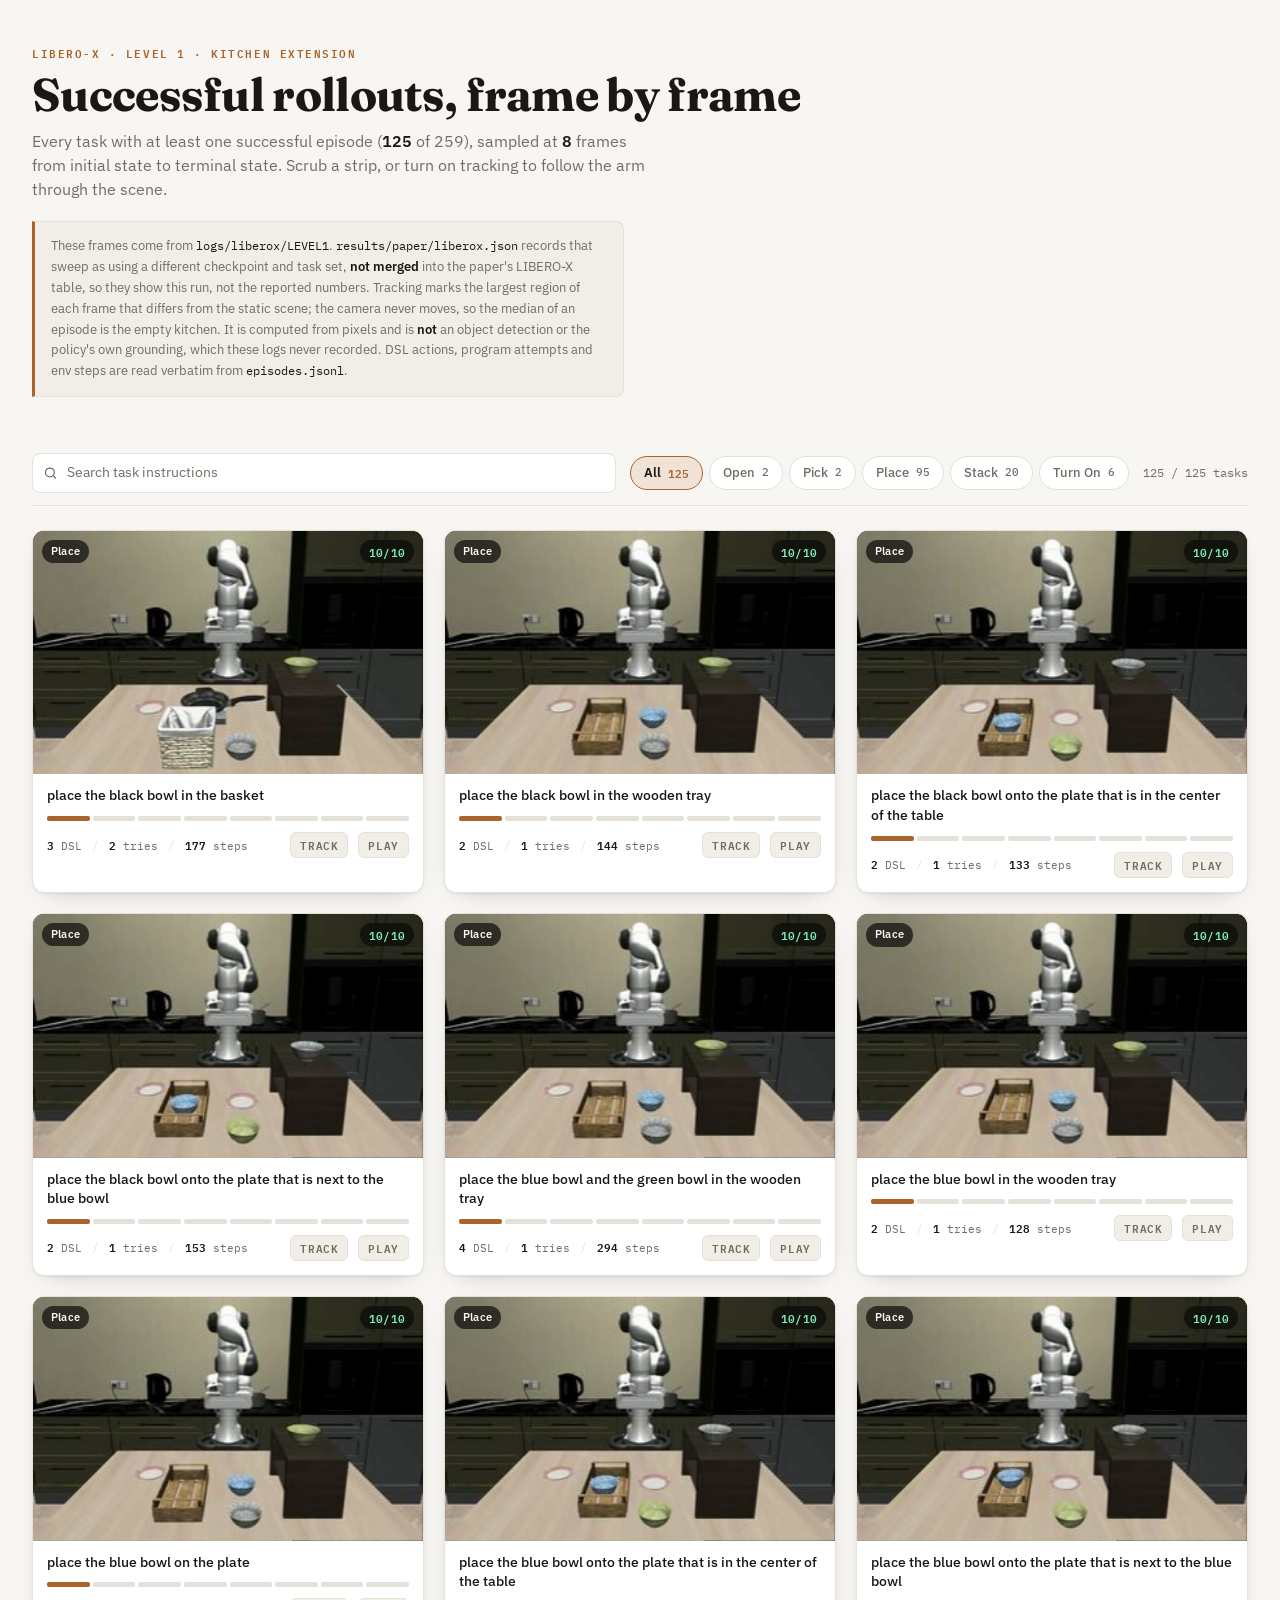
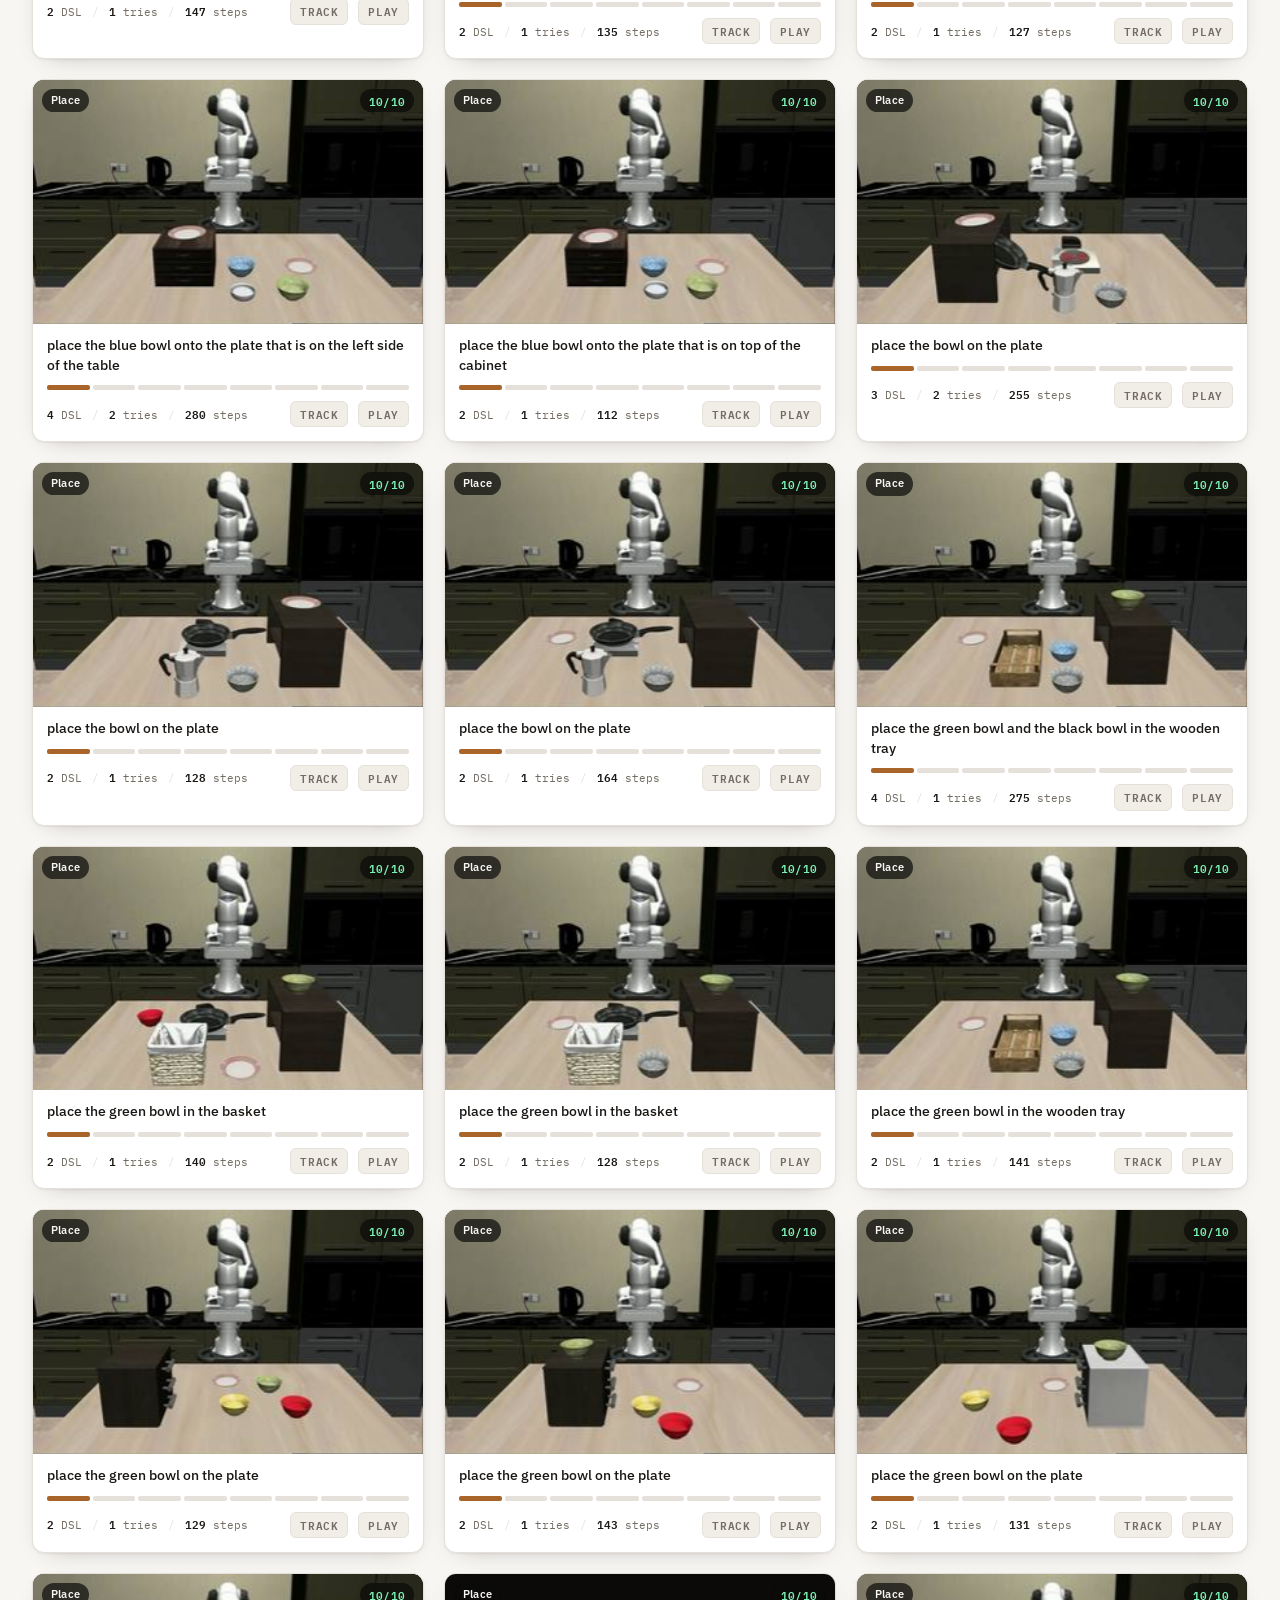
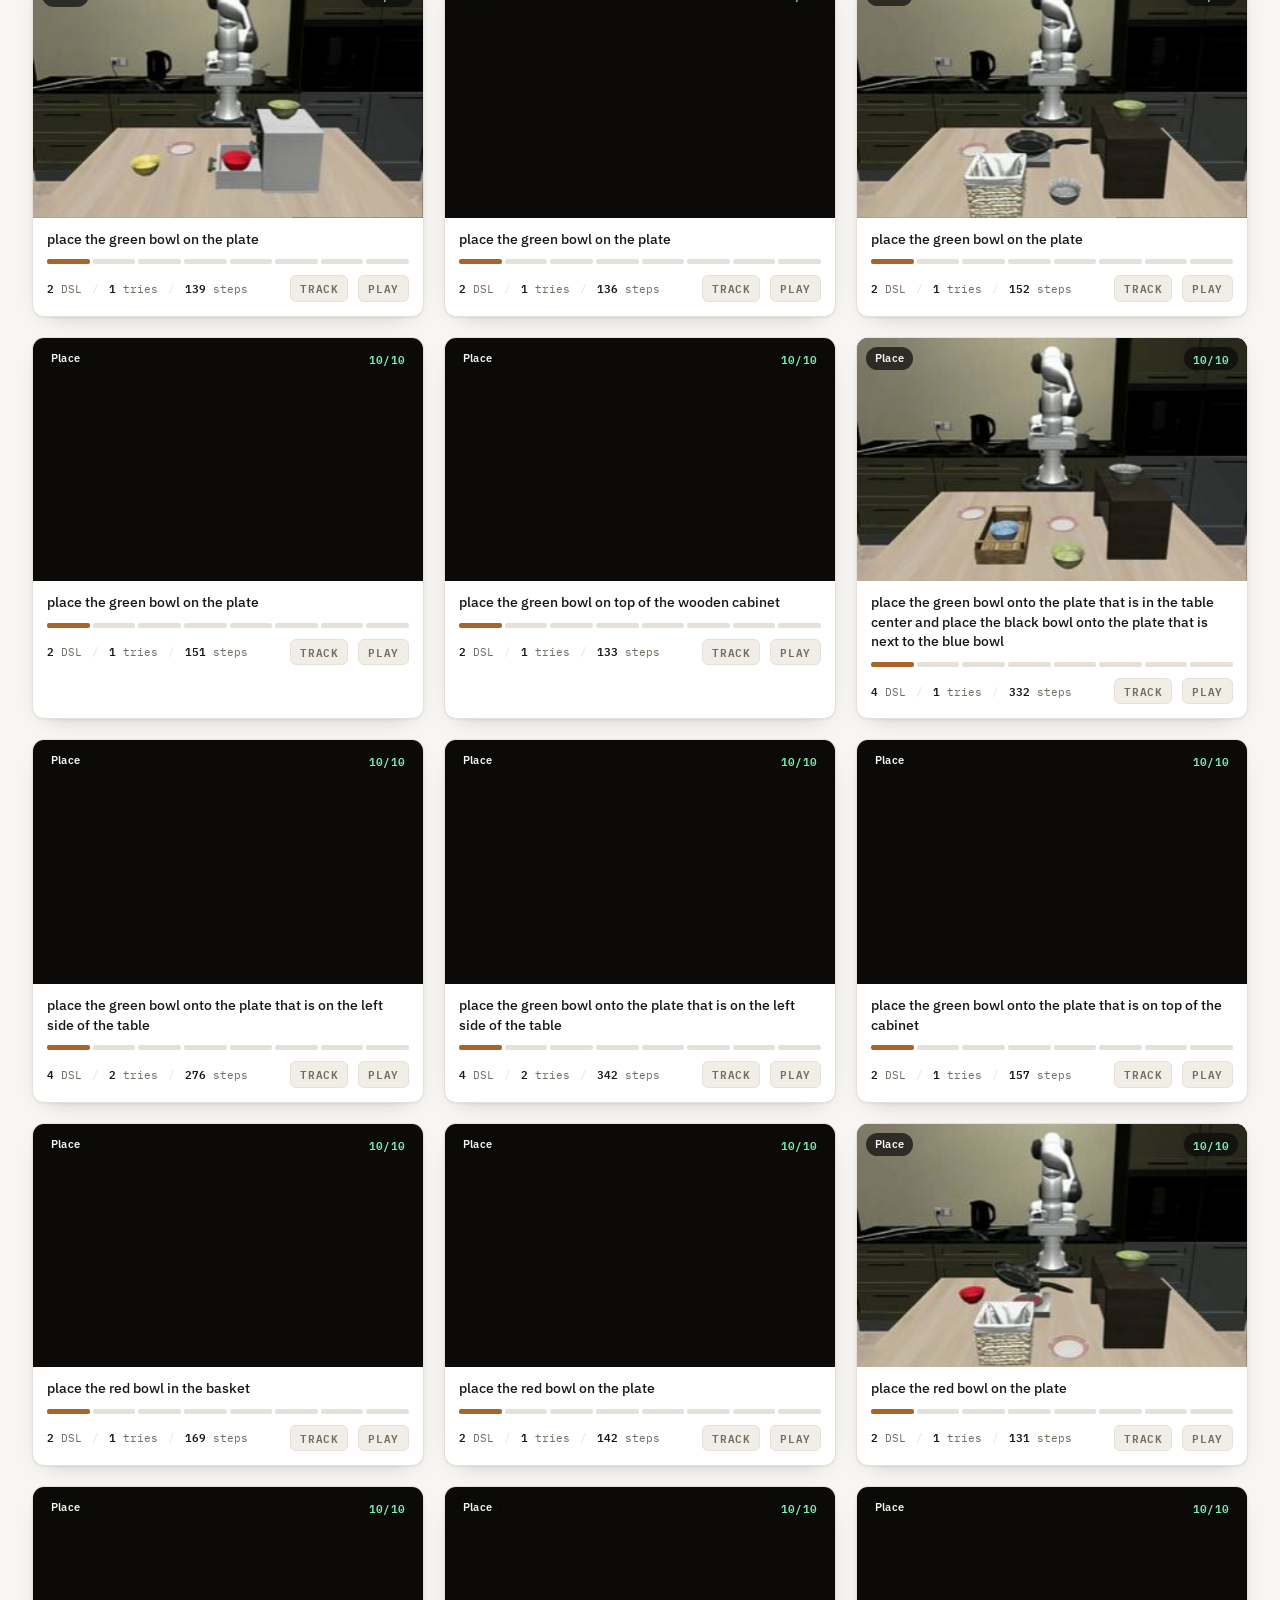
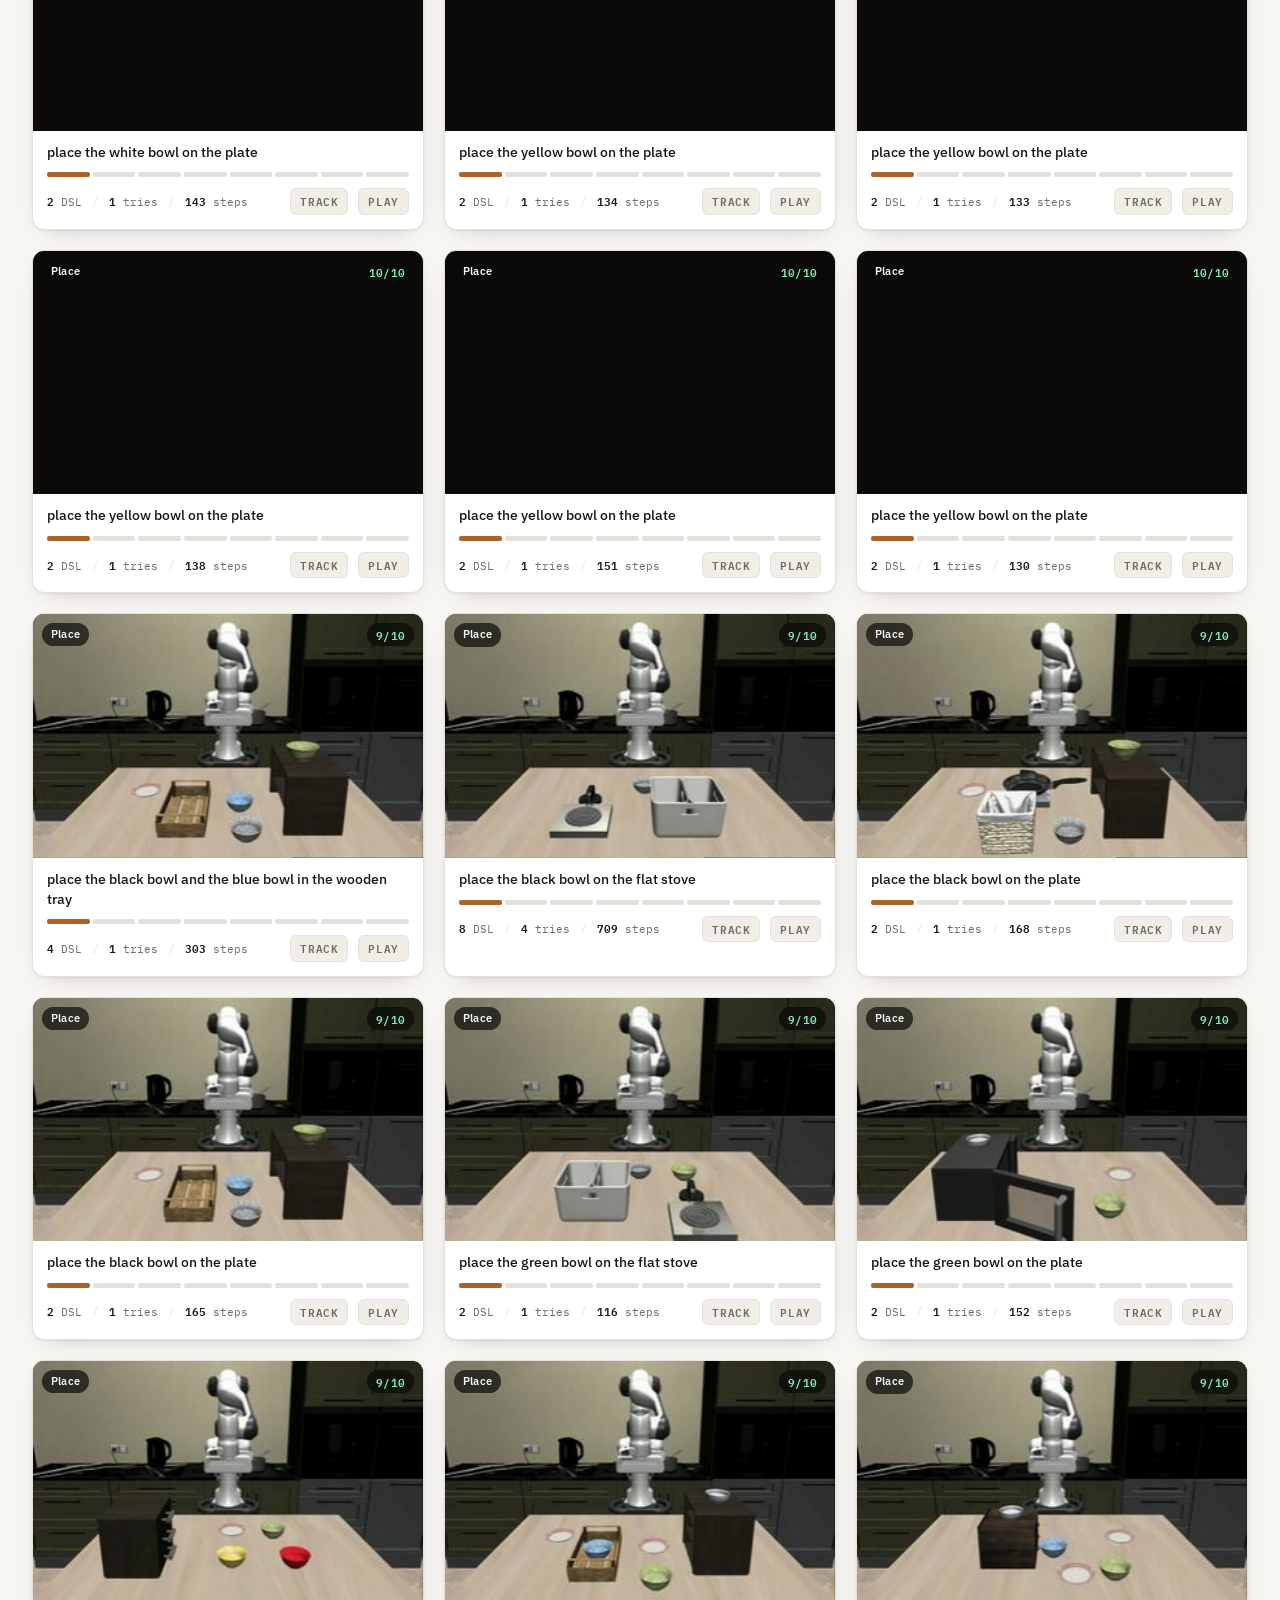
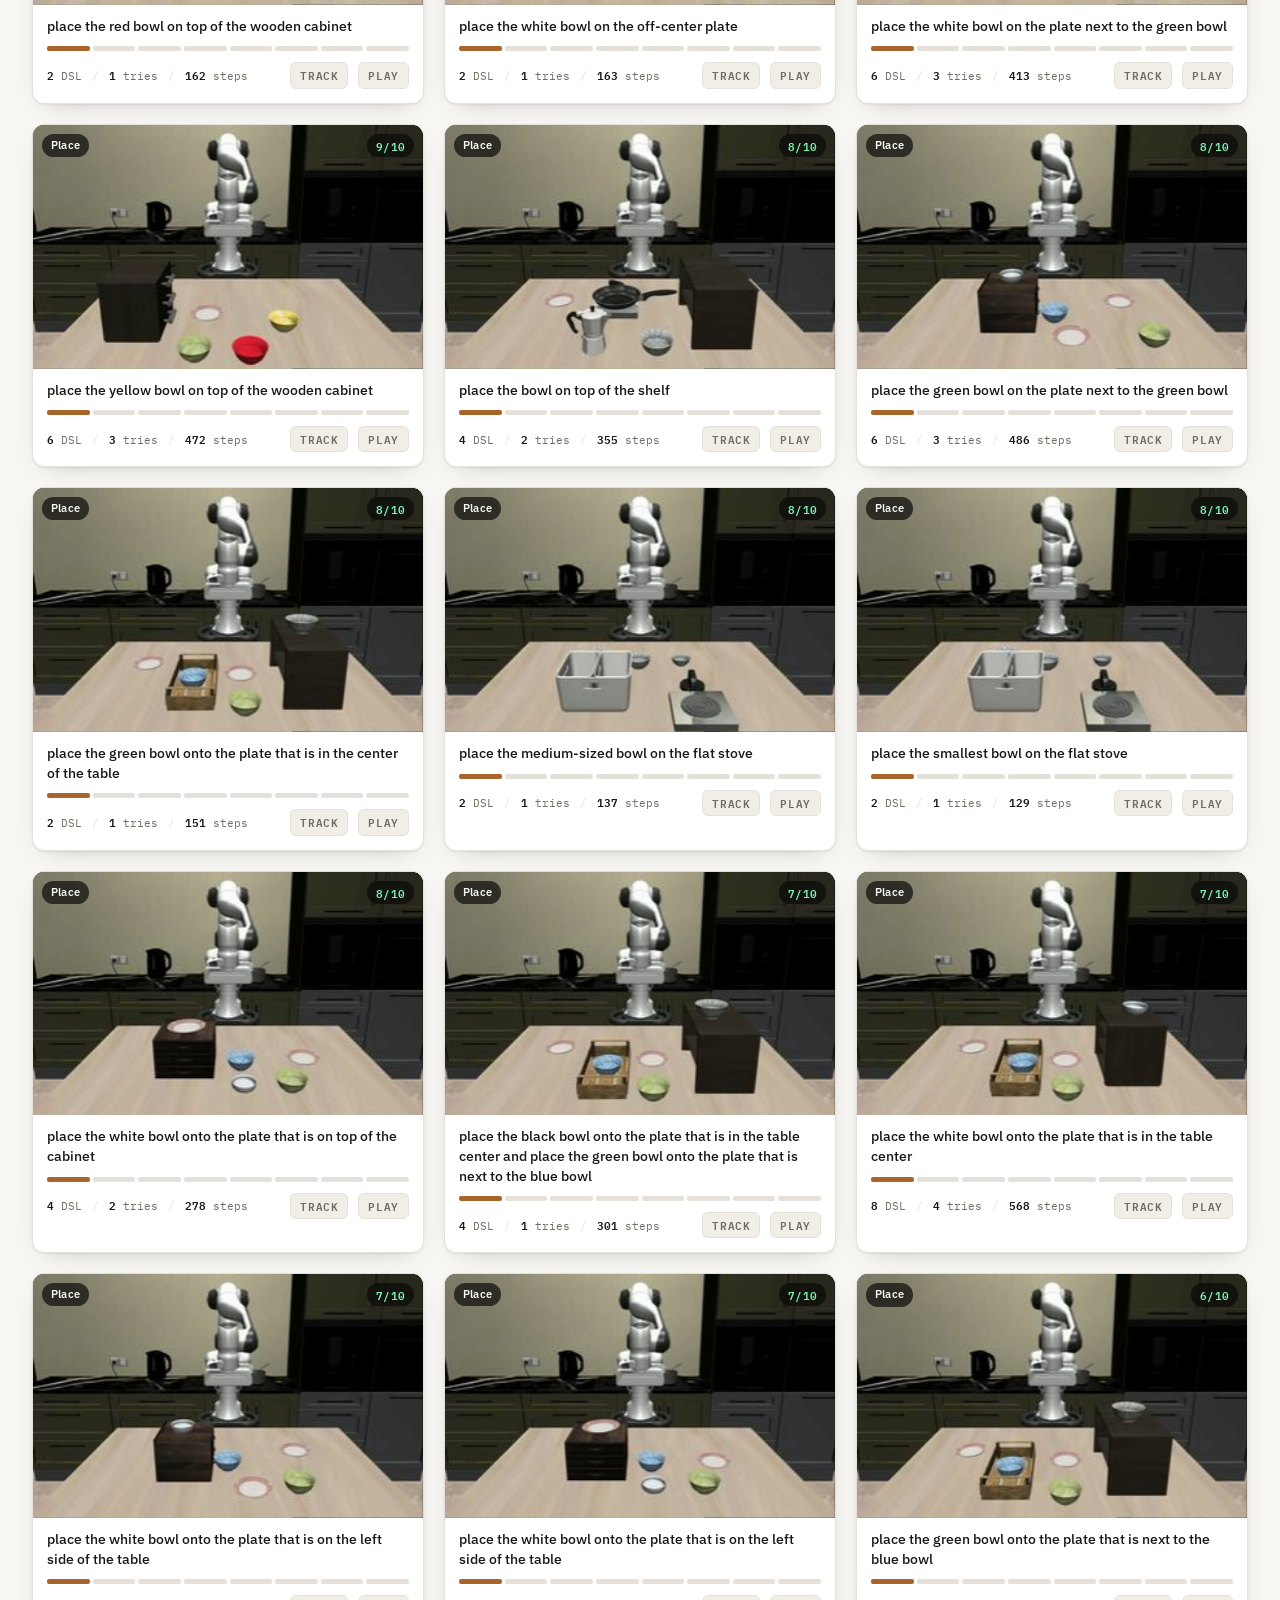
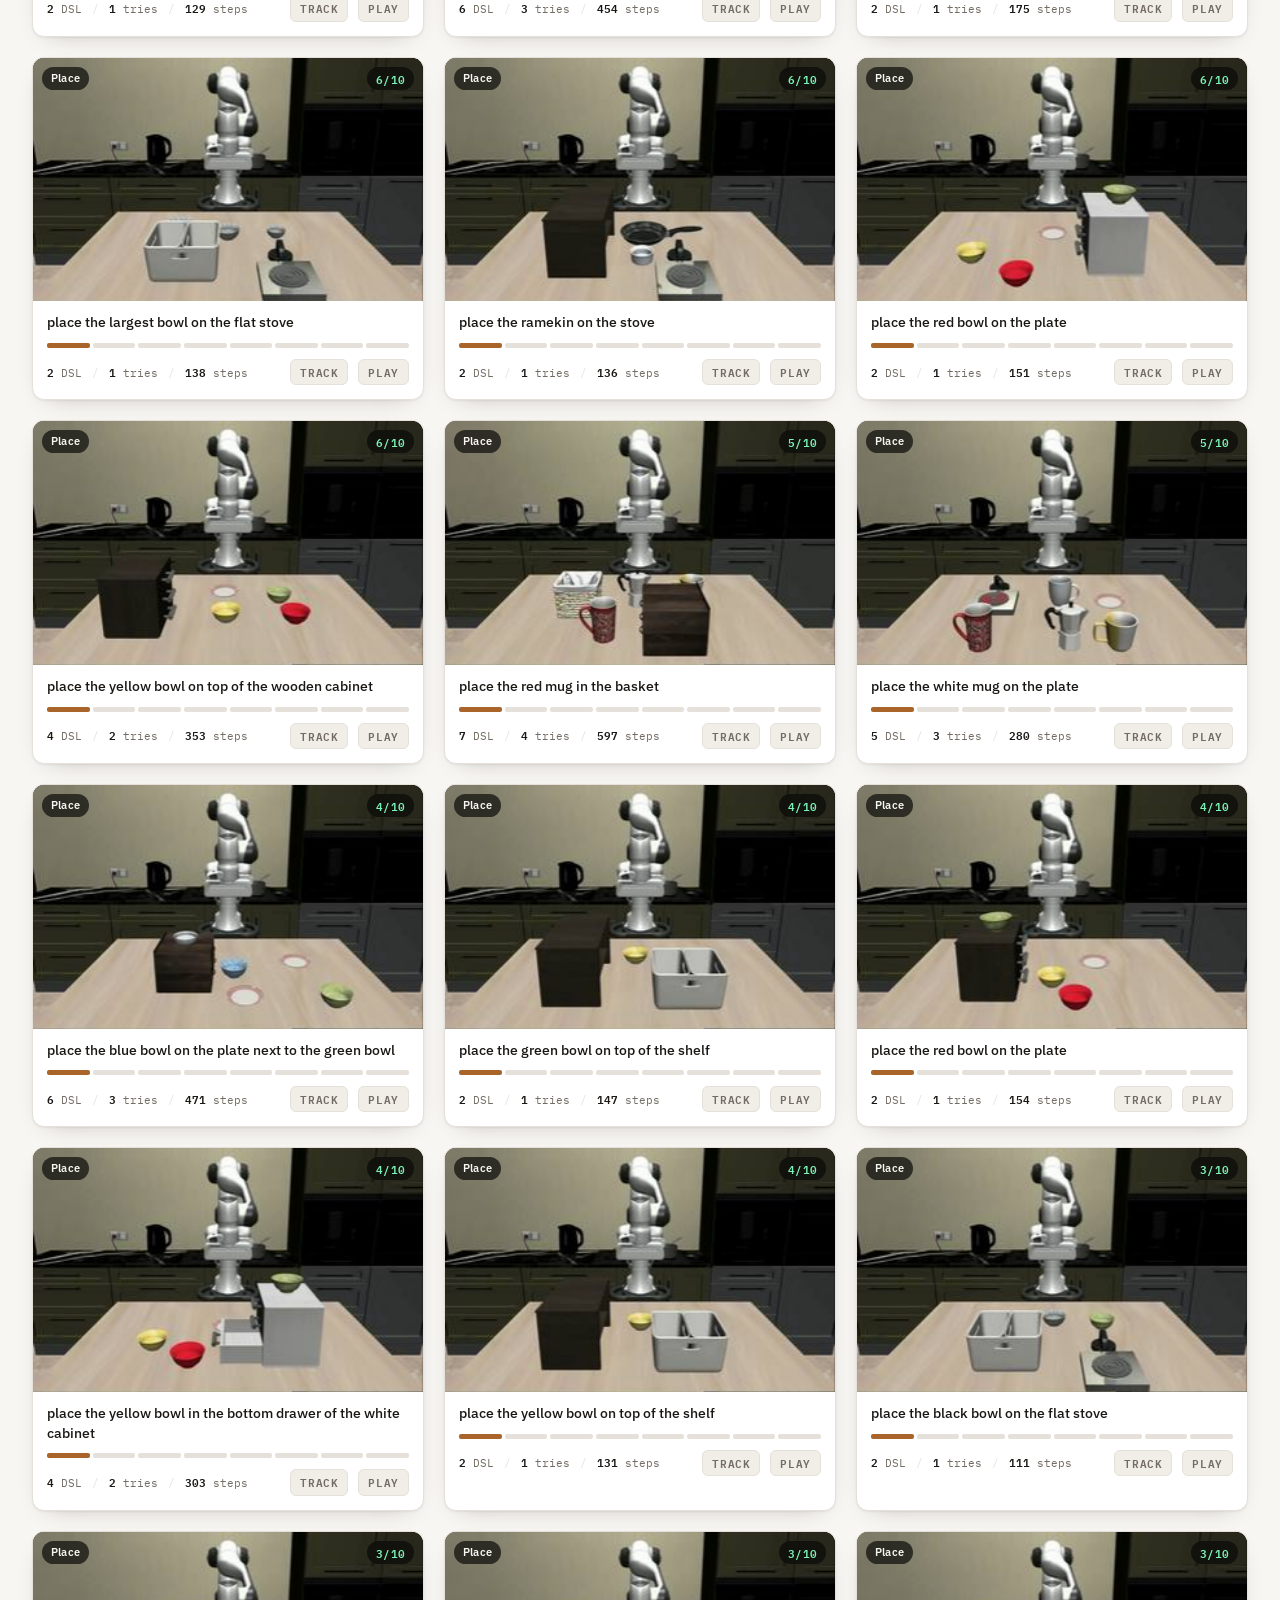
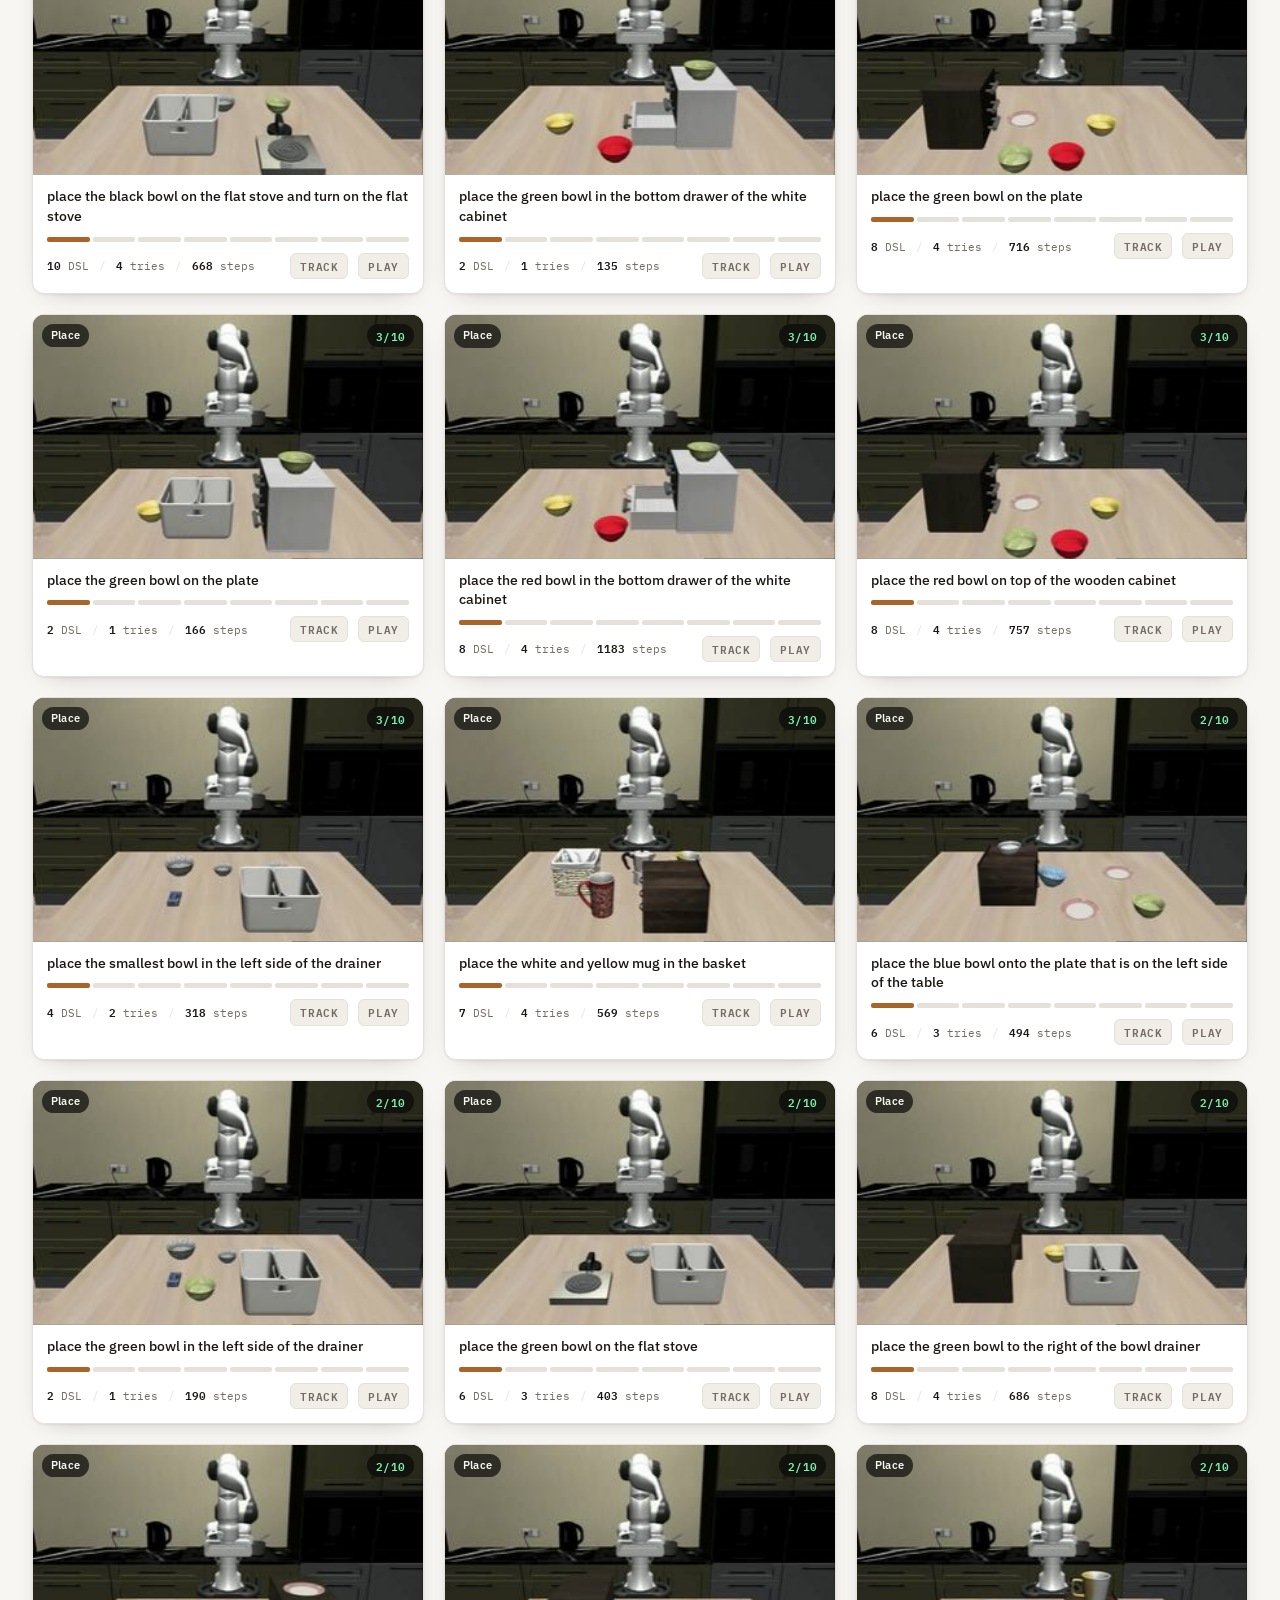
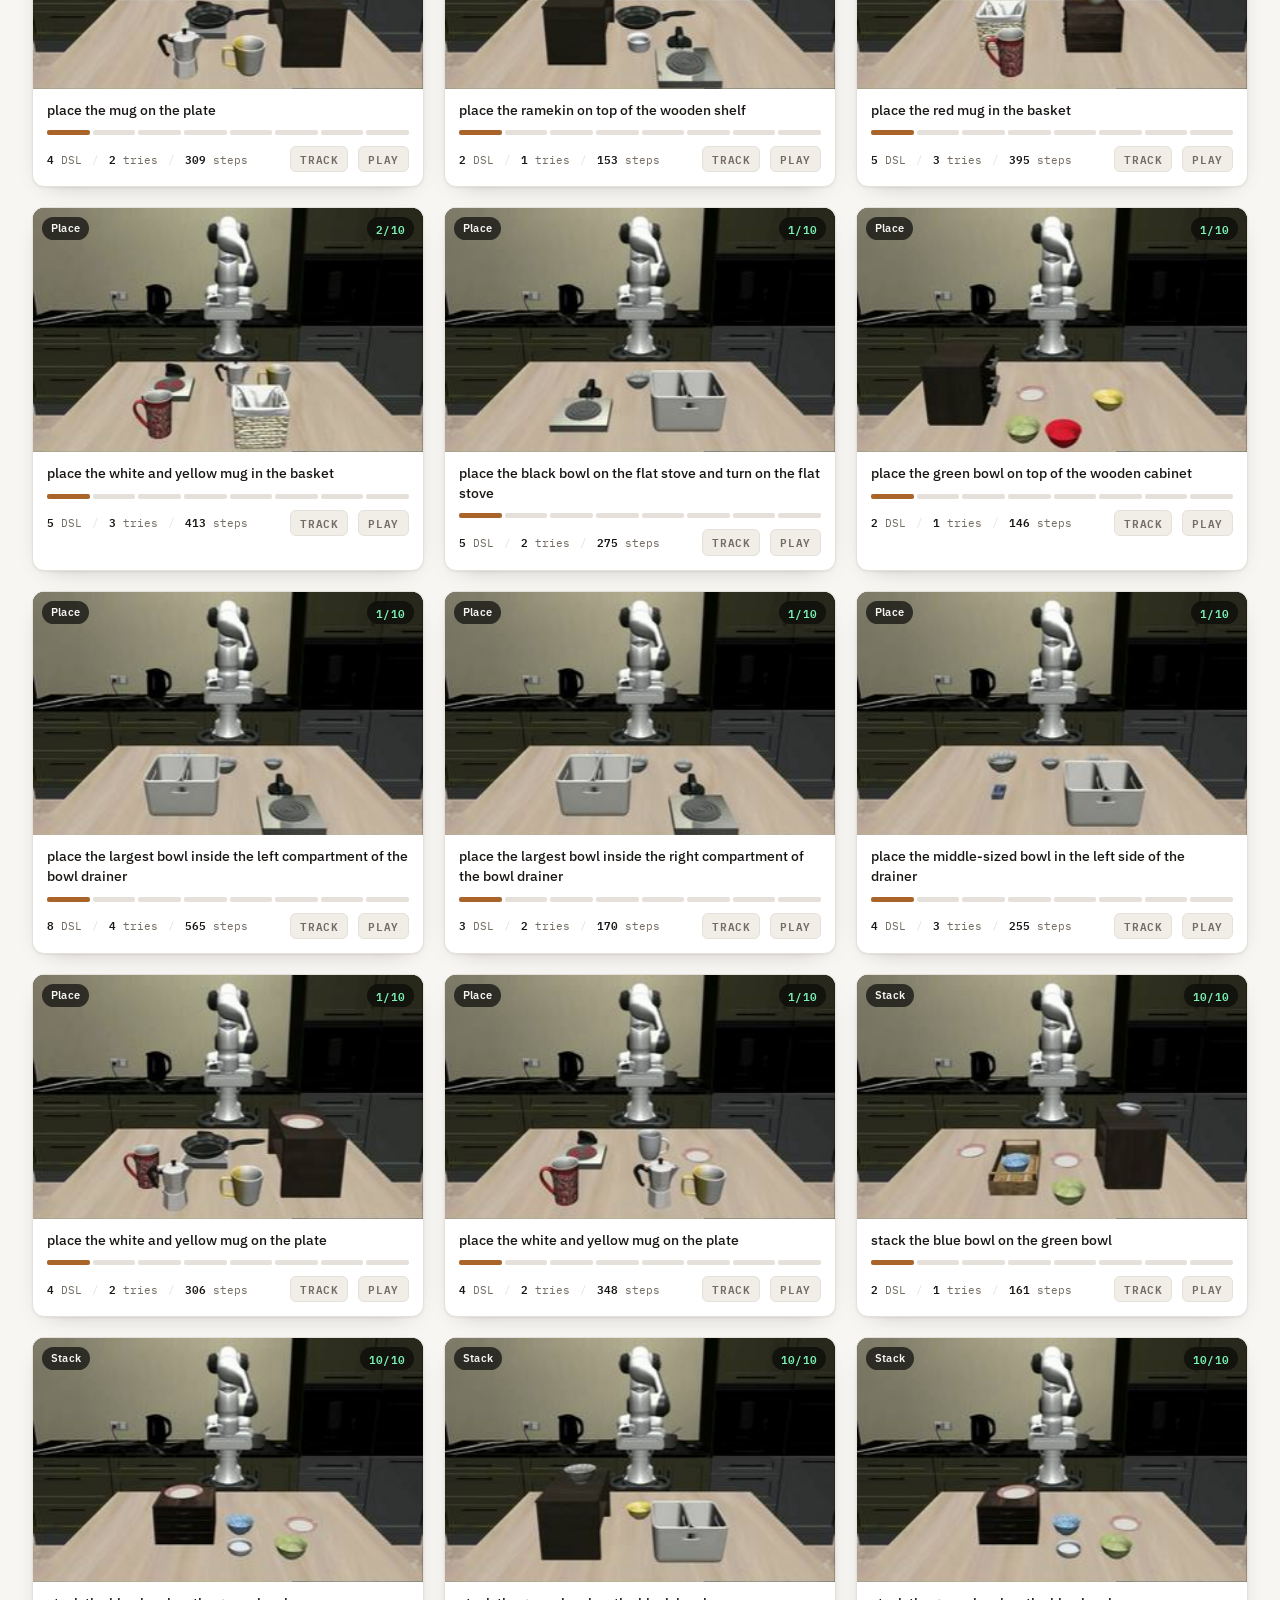
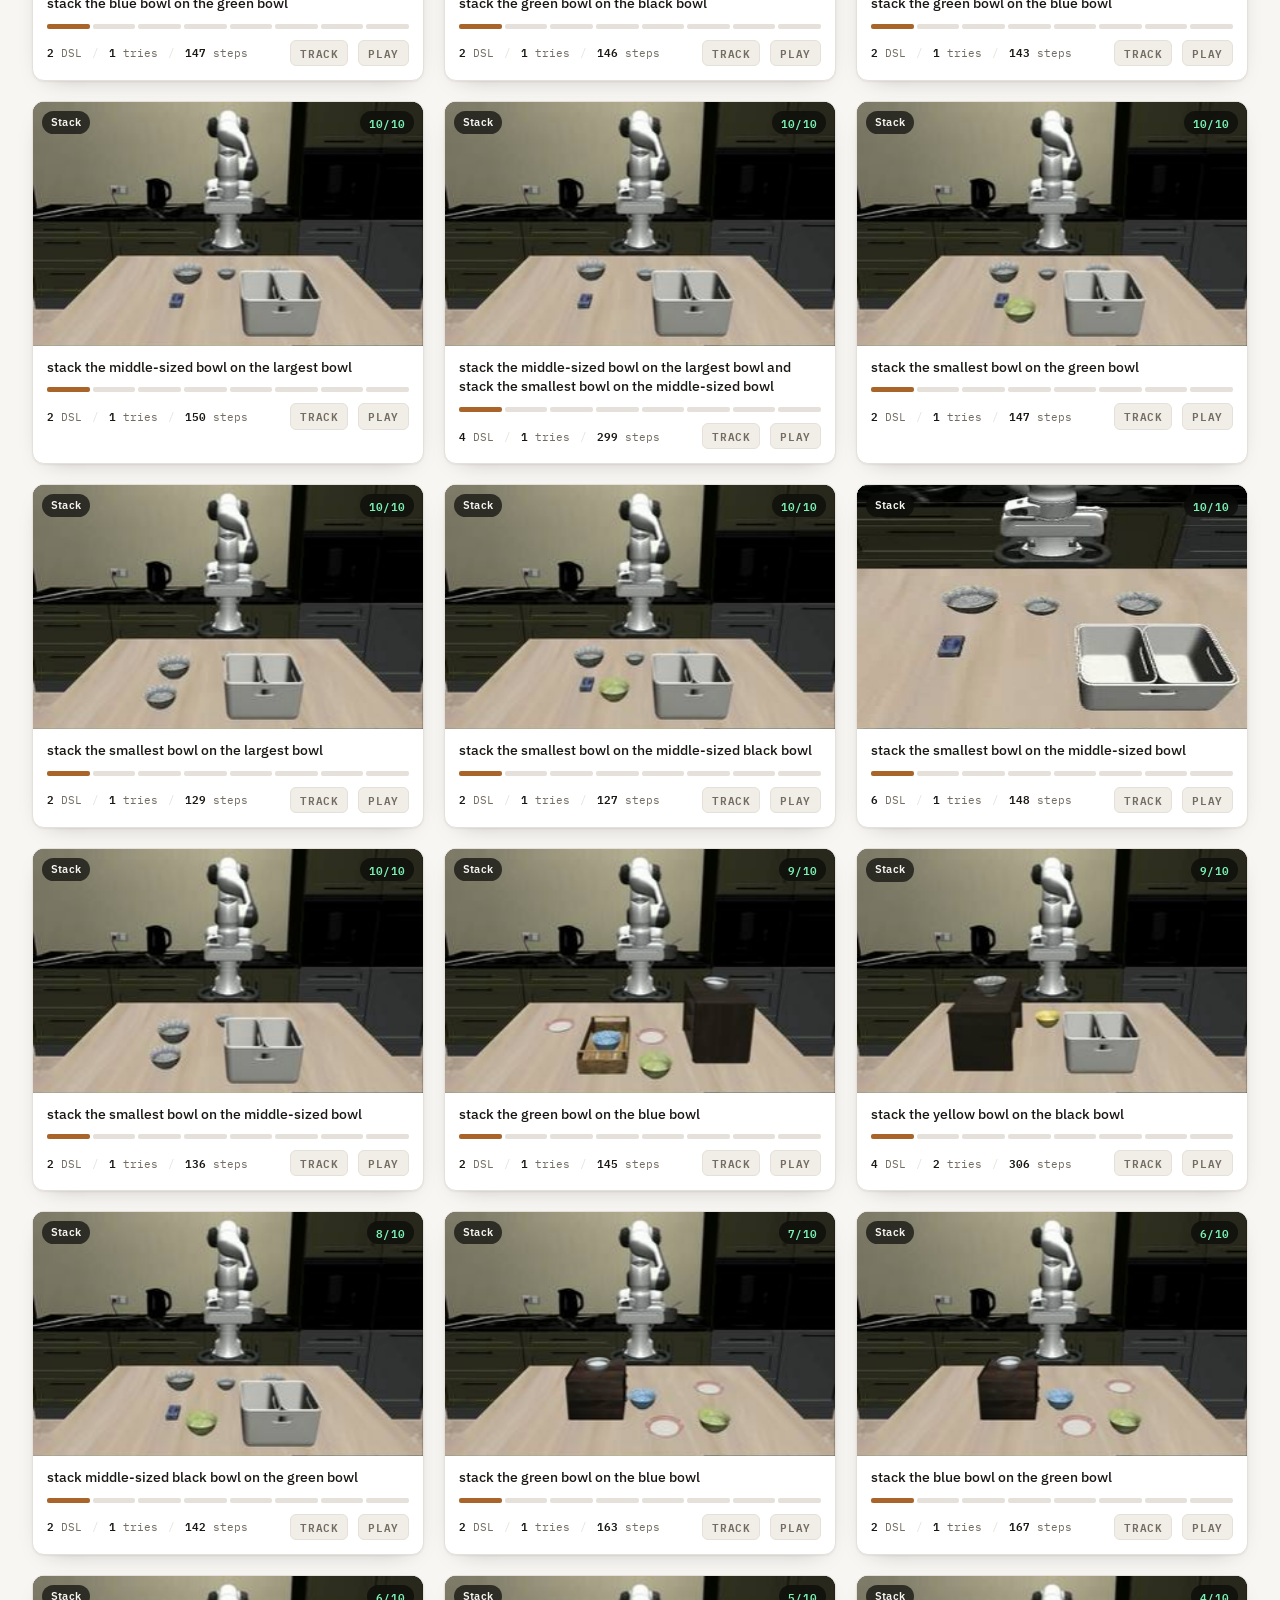
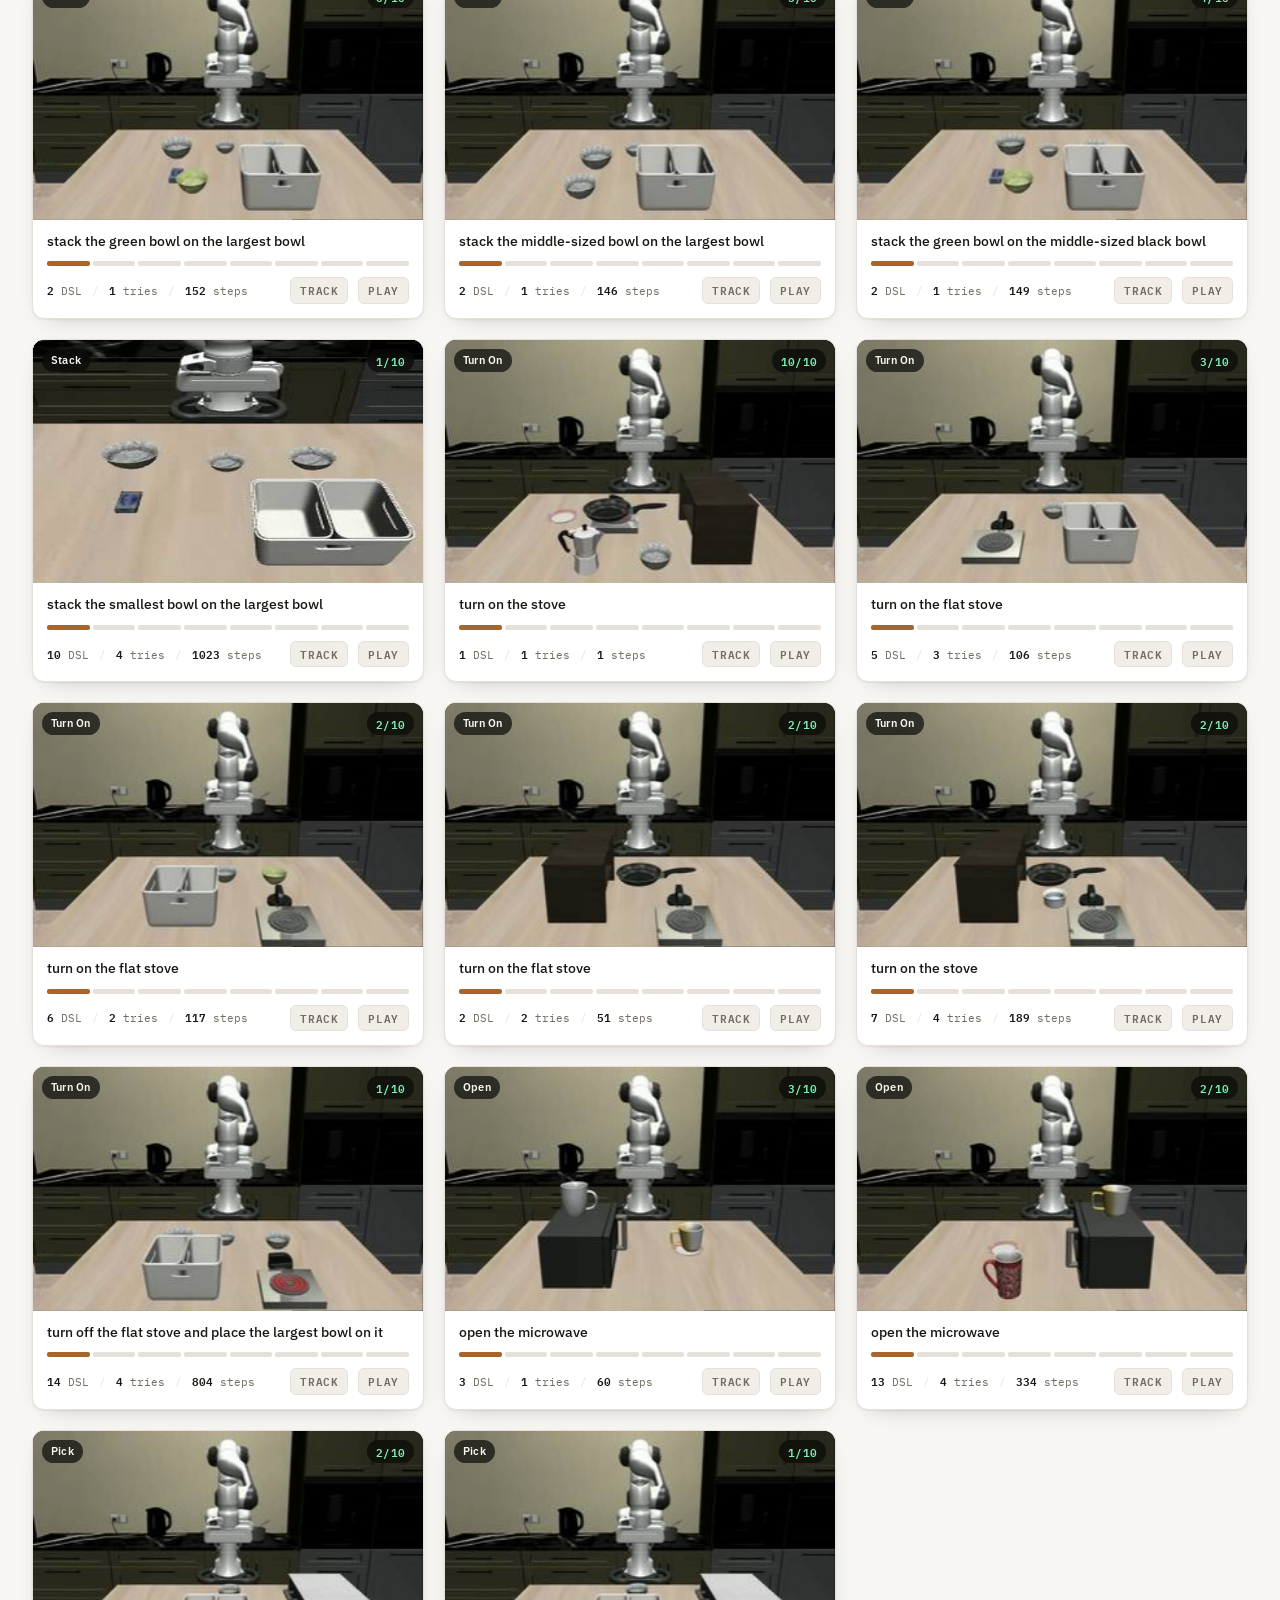
==== commit 0e5f2988: "fix: correct how the rollout page describes its own overlay The page still read "the largest region " ====
--- a/rollouts.html
+++ b/rollouts.html
@@ -144,17 +144,18 @@
   <header>
     <p class="eyebrow">LIBERO-X &middot; LEVEL 1 &middot; Kitchen extension</p>
     <h1>Successful rollouts, frame by frame</h1>
-    <p class="lede">Every task with at least one successful episode &mdash;
-      <b>125</b> of 259 &mdash; sampled at <b>8</b> frames from
+    <p class="lede">Every task with at least one successful episode
+      (<b>125</b> of 259), sampled at <b>8</b> frames from
       initial state to terminal state. Scrub a strip, or turn on tracking
       to follow the arm through the scene.</p>
     <p class="provenance">These frames come from <code>logs/liberox/LEVEL1</code>.
       <code>results/paper/liberox.json</code> records that sweep as using a
       different checkpoint and task set, <strong>not merged</strong> into the
-      paper's LIBERO-X table &mdash; so they show this run, not the reported
-      numbers. Motion tracking marks the largest region that changed since the
-      previous frame; it is computed from pixels and is <strong>not</strong> an
-      object detection or the policy's own grounding, which these logs never
+      paper's LIBERO-X table, so they show this run, not the reported
+      numbers. Tracking marks the largest region of each frame that differs from
+      the static scene; the camera never moves, so the median of an episode is
+      the empty kitchen. It is computed from pixels and is <strong>not</strong>
+      an object detection or the policy's own grounding, which these logs never
       recorded. DSL actions, program attempts and env steps are read verbatim
       from <code>episodes.jsonl</code>.</p>
   </header>
